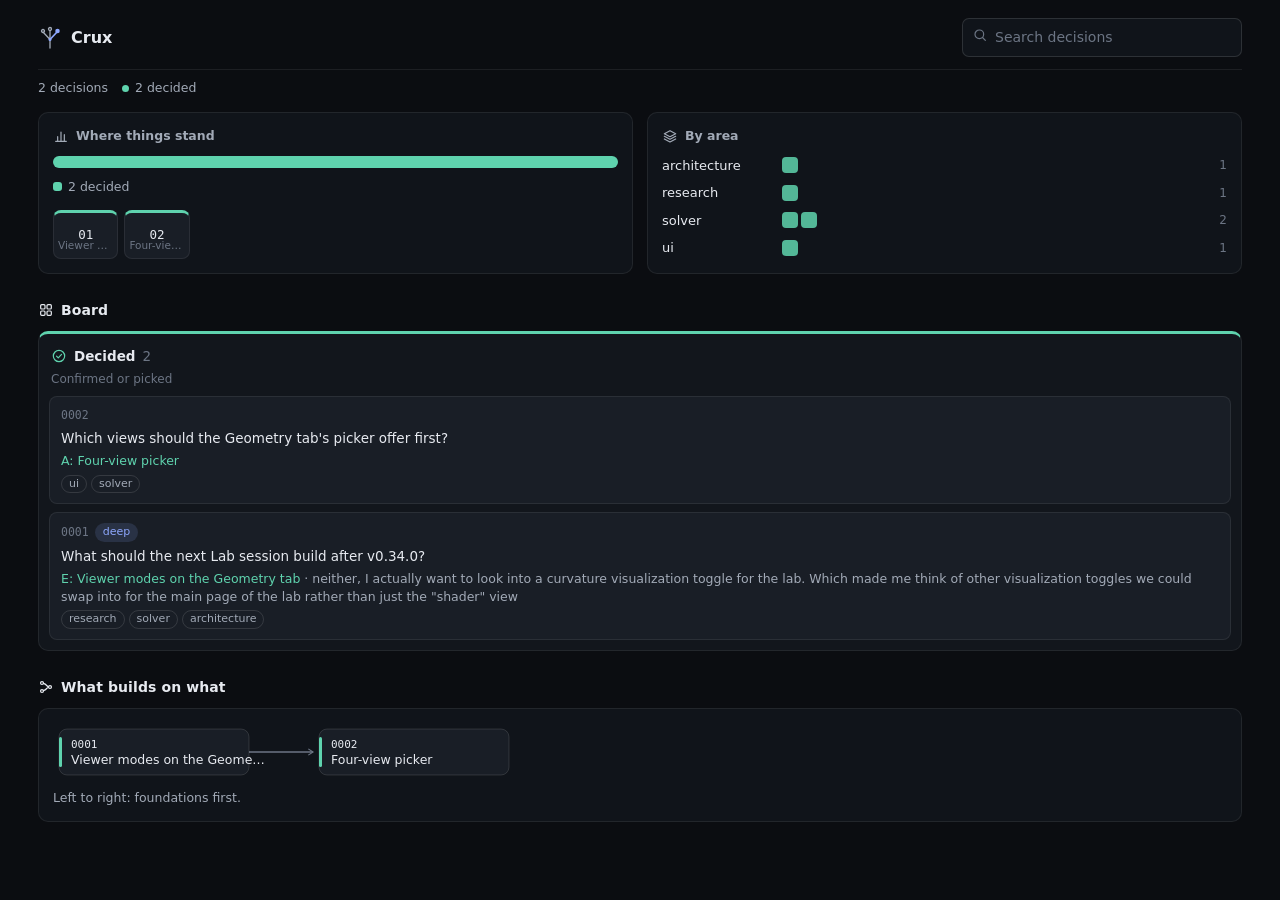
==== .decisions/index.html @ 579aba9d "v0.35.0: Geometry tab views — curvature, overhang, wall thickness, pore size Picker row under the vi" ====
<!doctype html>
<html lang="en">
<head>
<meta charset="utf-8">
<meta name="viewport" content="width=device-width,initial-scale=1">
<link rel="icon" href="data:image/svg+xml,%3Csvg xmlns='http://www.w3.org/2000/svg' viewBox='0 0 48 48'%3E%3Cg fill='none' stroke='%23a2aab7' stroke-width='3' stroke-linecap='round'%3E%3Cpath d='M24 44V27M24 27L10 12M24 27V9'/%3E%3Ccircle cx='10' cy='10' r='3'/%3E%3Ccircle cx='24' cy='6' r='3'/%3E%3C/g%3E%3Cpath d='M24 27L38 12' stroke='%238ea8ff' stroke-width='4' stroke-linecap='round'/%3E%3Ccircle cx='39' cy='10' r='5' fill='%238ea8ff'/%3E%3Ccircle cx='24' cy='27' r='3.5' fill='%238ea8ff'/%3E%3C/svg%3E">
<title>Crux · Decisions</title>
<style>
:root{--bg:#0b0d11;--panel:#10141a;--lane:#12161c;--surface:#191e26;--surface2:#1e242d;--raised:#1b2029;--line:rgba(255,255,255,.075);--line2:rgba(255,255,255,.12);--text:#e7eaf0;--muted:#a2aab7;--faint:#6c7584;--accent:#8ea8ff;--accent-ink:#0d1530;--accent-bg:rgba(142,168,255,.14);--good:#5fd3ae;--good-bg:rgba(95,211,174,.13);--warn:#f3b955;--warn-bg:rgba(243,185,85,.13);--bad:#f2727a;--bad-bg:rgba(242,114,122,.13);--chosen:#5fd3ae;--hist:#8792ad;--radius:10px;--font:"Segoe UI Variable Text","Segoe UI",Inter,system-ui,-apple-system,sans-serif;--mono:"Cascadia Mono",Consolas,ui-monospace,monospace;--good-fill:#5fd3ae;color-scheme:dark}
*{box-sizing:border-box}
html,body{margin:0;background:var(--bg);color:var(--text);font:14px/1.5 var(--font);overflow-wrap:anywhere;-webkit-font-smoothing:antialiased}
main{max-width:1240px;margin:0 auto;padding:18px 18px 48px}
h1{font-size:21px;font-weight:600;margin:4px 0 8px;line-height:1.3}
h2{font-size:14px;font-weight:600;margin:26px 0 10px;color:var(--text);letter-spacing:.1px}
h3{font-size:14.5px;font-weight:600;margin:0}
p{margin:0 0 10px}
a{color:var(--accent)}
.muted{color:var(--muted)}
.row{display:flex;flex-wrap:wrap;gap:8px;align-items:center}
.chip{display:inline-flex;align-items:center;gap:5px;font-size:12px;padding:1px 8px;border-radius:999px;background:transparent;color:var(--muted);border:1px solid var(--line2);white-space:nowrap}
.chip.open{background:var(--accent-bg);color:var(--accent);border-color:transparent}
.chip.decided{background:var(--good-bg);color:var(--good);border-color:transparent}
.chip.found{background:var(--warn-bg);color:var(--warn);border-color:transparent}
.chip.bad{background:var(--bad-bg);color:var(--bad);border-color:transparent}
.chip.superseded,.chip.rejected{text-decoration:line-through}
.icon{width:16px;height:16px;flex:none;stroke:currentColor;fill:none;stroke-width:1.8;stroke-linecap:round;stroke-linejoin:round;vertical-align:-3px}
.card{background:var(--surface);border:1px solid var(--line);border-radius:var(--radius);padding:14px;min-width:0}
.btn{font:inherit;font-size:13.5px;display:inline-flex;align-items:center;gap:7px;padding:6px 12px;border-radius:7px;border:1px solid var(--line2);background:transparent;color:var(--text);cursor:pointer}
.btn:hover{background:rgba(255,255,255,.05);border-color:rgba(255,255,255,.18)}
.btn.primary{background:var(--accent);border-color:transparent;color:var(--accent-ink);font-weight:600}
input,textarea{font:inherit;width:100%;max-width:100%;padding:8px 11px;border-radius:7px;border:1px solid var(--line2);background:var(--panel);color:var(--text)}
input::placeholder,textarea::placeholder{color:var(--faint)}
svg{max-width:100%}

.top{display:flex;flex-wrap:wrap;gap:12px;align-items:center;justify-content:space-between;padding-bottom:12px;border-bottom:1px solid var(--line)}
.brand{display:flex;align-items:center;gap:9px;color:var(--text);font-weight:600;font-size:16px}
.brand .mark{width:24px;height:24px}
.brand .repo{color:var(--muted);font-weight:400}
.search{position:relative;flex:0 1 280px;min-width:180px}
.search .icon{position:absolute;left:10px;top:9px;color:var(--faint)}
.search input{padding-left:32px}
.sub{display:flex;flex-wrap:wrap;gap:6px 14px;align-items:center;padding:9px 0 4px;font-size:12.5px;color:var(--muted)}
.sub .dot{width:7px;height:7px;border-radius:50%;display:inline-block;margin-right:6px}
.glance{display:grid;grid-template-columns:repeat(auto-fit,minmax(min(100%,340px),1fr));gap:14px;margin-top:10px}
.panel{background:var(--panel);border:1px solid var(--line);border-radius:var(--radius);padding:14px;min-width:0}
.ptitle{font-size:12.5px;color:var(--muted);font-weight:600;margin-bottom:10px;display:flex;gap:7px;align-items:center}
.bar{display:flex;height:12px;border-radius:6px;overflow:hidden;background:var(--lane);gap:2px}
.bar span{display:block;height:100%}
.legend{display:flex;flex-wrap:wrap;gap:6px 14px;margin-top:10px;font-size:12.5px;color:var(--muted)}
.legend i{display:inline-block;width:9px;height:9px;border-radius:3px;margin-right:6px;vertical-align:0}
.tiles{display:grid;grid-template-columns:repeat(auto-fill,minmax(64px,1fr));gap:6px}
.tile{display:grid;place-items:center;aspect-ratio:1.35;border-radius:8px;background:var(--surface);border:1px solid var(--line);text-decoration:none;color:var(--text);font-family:var(--mono);font-size:12.5px;position:relative;border-top:3px solid var(--c)}
.tile:hover{background:var(--surface2)}
.tile small{position:absolute;bottom:4px;left:0;right:0;text-align:center;font-family:var(--font);font-size:10.5px;color:var(--faint);overflow:hidden;white-space:nowrap;text-overflow:ellipsis;padding:0 4px}
.areas{display:grid;gap:8px}
.area{display:grid;grid-template-columns:110px 1fr auto;gap:10px;align-items:center;font-size:13px}
.area .pips{display:flex;flex-wrap:wrap;gap:3px}
.area .pips a{width:16px;height:16px;border-radius:4px;background:var(--c);opacity:.85;display:block}
.area .pips a:hover{opacity:1;outline:1px solid var(--text)}
.area .n{color:var(--faint);font-size:12px}
.lanes{display:grid;grid-template-columns:repeat(auto-fit,minmax(min(100%,250px),1fr));gap:12px;align-items:start}
.lane{background:var(--lane);border:1px solid var(--line);border-radius:var(--radius);padding:10px;border-top:3px solid var(--c);min-width:0}
.lhead{display:flex;align-items:center;gap:7px;font-weight:600;font-size:13.5px;padding:2px 2px 10px}
.lhead .icon{color:var(--c)}
.lhead .count{color:var(--faint);font-weight:400}
.lhint{font-size:12px;color:var(--faint);padding:0 2px 8px;margin-top:-6px}
.cards{display:grid;gap:8px}
.dcard{display:grid;gap:5px;background:var(--surface);border:1px solid var(--line);border-radius:8px;padding:10px 11px;text-decoration:none;color:var(--text)}
.dcard:hover{background:var(--surface2);border-color:var(--line2)}
.dcard .t{font-weight:500;font-size:13.5px;line-height:1.35}
.dcard .num{font-family:var(--mono);color:var(--faint);font-size:11.5px}
.dcard .line{font-size:12.5px;color:var(--muted);line-height:1.4}
.dcard .line.warn{color:var(--warn)}
.dcard .line.ok{color:var(--good)}
.dcard .chips{display:flex;flex-wrap:wrap;gap:4px}
.dcard .chip{font-size:11px;padding:0 7px}
.map svg{width:100%;height:auto;display:block}
.map a text{fill:var(--text)}
.map a:hover rect{stroke:var(--text)}
.empty{padding:30px;text-align:center;color:var(--faint)}

.more{all:unset;box-sizing:border-box;cursor:pointer;display:flex;align-items:center;gap:6px;width:100%;margin-top:8px;padding:7px 10px;border-radius:8px;font-size:12.5px;color:var(--muted);border:1px dashed var(--line2)}
.more:hover{color:var(--text);border-color:var(--muted)}
.more .chev{transform:rotate(90deg)}
.more.less .chev{transform:rotate(-90deg)}
.dcard .line{display:-webkit-box;-webkit-line-clamp:3;-webkit-box-orient:vertical;overflow:hidden}
</style>
</head>
<body>
<main>
<div class="top">
  <div class="brand"><svg class="mark" viewBox="0 0 48 48" aria-hidden="true"><g fill="none" stroke="var(--muted)" stroke-width="2.6" stroke-linecap="round" stroke-linejoin="round"><path d="M24 44V27M24 27L10 12M24 27V9"/><circle cx="10" cy="10" r="3"/><circle cx="24" cy="6" r="3"/></g><path d="M24 27L38 12" stroke="var(--accent)" stroke-width="3.4" stroke-linecap="round"/><circle cx="39" cy="10" r="4.5" fill="var(--accent)"/><circle cx="24" cy="27" r="3" fill="var(--accent)"/></svg>Crux <span class="repo" id="repo"></span></div>
  <label class="search"><svg class="icon" viewBox="0 0 24 24"><circle cx="11" cy="11" r="6.5"/><path d="M20 20l-4.2-4.2"/></svg><input id="q" type="search" placeholder="Search decisions" aria-label="Search decisions"></label>
</div>
<div class="sub" id="sub"></div>
<div id="out"></div>
</main>
<script id="data" type="application/json">[{"id":1,"slug":"next-up-after-v0-34","title":"What should the next Lab session build after v0.34.0?","date":"2026-11-02","mode":"quick","deep":true,"lenses":["research","solver","architecture"],"status":"decided","context":"v0.32.0–v0.34.0 (flow in the sweep, Atlas modes, Atlas entry points) merged to main on 2026-10-15. NEXT_STEPS.md names the F13LD.sweep flow port next, then HX-1 inertial pressure drop; scope §17 lists them the other way round. Two older items are still open in the code: buckling and crush voxel prep on the main thread (the 2026-10-08 goal), and a handful of small follow-ups. Nothing has moved in Lab or Sweep since 2026-10-15.","depends_on":[],"conflicts":[],"log_refs":[{"file":"docs/NEXT_STEPS.md","entry":"PICK UP HERE (2026-10-15): (2) Sweep flow port, (3) HX-1"},{"file":"docs/FLUIDS_LBM_SCOPE.md","entry":"§11.7 Reynolds list waits for the user's answer; §17 Next: HX-1, then Sweep port"},{"file":"docs/NEXT_STEPS.md","entry":"§1 (2026-10-08): Buckling and Crush prep onto background workers"}],"options":[{"key":"A","name":"F13LD.sweep flow port","summary":"Copy 14e, 19g and 19h into Sweep's solver/lab/, flow at 32³ in Fast and 64³ otherwise, append flow columns after the existing ones so F13LD.ingest's validator keeps passing. Vault columns in a later pass.","pros":["It is the order Matt set on 2026-10-15 and has been queued since 2026-10-14.","Puts permeability and wall shear into the database that Vault and surrogate work read from, at sweep scale.","14e, 19g and 19h are close to clean copies: 19g needs only WGPU.device (already in Sweep) and 19h's summary code has no UI ties.","Porting the Stokes-only solver now gives Sweep a fixed copy before HX-1 changes 19g."],"cons":["17c's flow job does not copy cleanly: it pulls in the whole worker pool and kernels 13–14 that Sweep lacks. Use the existing no-worker path (buildFlowLinks) or copy 17c and its imports.","Work happens in another repo that is not checked out here; Lab itself gains nothing user-visible.","Once HX-1 lands, 19g changes and Sweep's copy must be re-synced."],"effort":"About 1–2 sessions, mostly in the Sweep repo.","source":"claude","assumptions":["Sweep's single-thread link build is fast enough at 32³ and 64³ (it runs once per design, before a solve of under a second).","F13LD.ingest's validator accepts columns appended after the existing ones."],"risks":["The 17c dependency grows into copying 13, 13b, 13c, 13d and 14 too, widening the byte-copy contract between the repos.","Flow at 32³ in Fast may fall below the grid rule (scope §3.8) on thin-pore designs; the coarse flag must travel with the port."],"estimates":[{"what":"Effort","value":"1–2 sessions","basis":"14e, 19g, 19h copy with small guards; Lab's 62-sweep.js:537-554 is a ready template for the caller"},{"what":"Flow time per design in Sweep","value":"about 0.1–0.4 s solve at 64³ on an RTX, plus link build","basis":"scope §12–13: 64³ about 0.09 s per direction bench, 0.35–0.41 s per design measured by Matt"}]},{"key":"B","name":"HX-1 inertial pressure drop","summary":"Per-axis flow at a list of Reynolds numbers with a mean-velocity force controller, Darcy–Forchheimer fit, Fanning friction factor, unsteady flag, heat-exchanger fluid presets and a long-format CSV (scope §11.2).","pros":["The kernel is already fully nonlinear (quadratic equilibrium, Guo forcing); only the driver, cache key and outputs are new.","A ready pass/fail check now exists: Tupin and Ohta refit Castro's measurements with Forchheimer (k and β for gyroid, P and D), which would close the F12 P-gap question.","Serves the heat-exchanger database user directly and is the gate for HX-2 convective heat transfer.","The Reynolds-list blocker is softer than it looks: Castro's experiments span Re 29–145, inside the scope's default 1–200."],"cons":["Largest of the options: controller, warm start, per-Re cache and results, presets, cards, sweep and long CSV.","Breaks the linear-flow assumptions the cards rely on (fields stored per unit force, wall shear rescaled linearly, cache without fluid), so the Stokes path must be kept separate and unchanged.","64³ is marginal: published TRT runs at Re up to about 200 used about 38 cells per sphere diameter; higher points need 128³ and averaging if unsteady."],"effort":"About 3–4 sessions.","source":"claude","assumptions":["Matt accepts the scope defaults (1, 10, 50, 100, 200) without the user's operating range, editable later.","The Stokes path stays byte-identical, so cards, sweep and the Sweep port are unaffected."],"risks":["Compressibility error at higher Re (Mach) and τ near ½ make the top Re points noisy at 64³; results need a resolution flag.","Unsteady onset (Re about 110–250 in periodic packs) forces long time-averaged runs at 128³, tens of seconds per point."],"estimates":[{"what":"Effort","value":"3–4 sessions","basis":"earlier fluids phases took about one session each; no kernel rewrite, but four layers (driver, results, UI and CSV, validation)"},{"what":"Run time per design","value":"about 5 Re × 3 axes = 15 solves; seconds at 64³, 10–60 s per unsteady point at 128³","basis":"64³ bench 0.09 s per direction from rest; 128³ 2.9 s per 5,000 steps; unsteady averaging about 10⁵ steps (extrapolated)"}]},{"key":"C","name":"Buckling and crush prep off the main thread","summary":"The 2026-10-08 goal: crush upload async on the 17c pool (0/1 cube), buckling voxelized once and sent to the axis workers, predict probe timed and moved if slow. Bit-identical checks in validate-prep.js.","pros":["Smallest self-contained piece, entirely in Lab; the pattern and pieces already exist (labPrepElasticParallel, _TV_PREP_CACHE, 16b's fallback).","Removes the last page freeze; buckling stops voxelizing once per axis worker.","Easy to verify: bit-identical grids, buckling factors unchanged."],"cons":["Both features are off by default, so few runs hit the freeze today.","Moves no research question forward and does not touch the fluids track Matt has been driving."],"effort":"About 1 session.","source":"claude","assumptions":["Prep, not the solve, is the bulk of the freeze (to profile first, as §1 asks)."],"risks":["16g's upload has five call sites; making it async can reorder state in the crush run loop."],"estimates":[{"what":"Effort","value":"about 1 session","basis":"same pattern v0.24.0 used for elastic, with the checks already written"}]},{"key":"D","name":"Small follow-ups pass","summary":"Validators runnable from the repo root, the phone-width header overflow, and Lab → Vault push matching on vault_id (Phase 4 of the round-trip scope).","pros":["Clears known debt; every validator running from the root makes later sessions' checks cheaper.","Each item is low risk and independently reversible."],"cons":["The Vault push is not small: no push code exists yet, so it is really its own phase.","Little user-visible value apart from the phone header."],"effort":"Under 1 session without the Vault push; 1–2 with it.","source":"claude","assumptions":["The Vault push is scoped out or done as a separate phase."],"risks":["Scope creep into the round trip, which needs Ingest and Vault changes too."],"estimates":[{"what":"Effort","value":"half a session for validators and header","basis":"two require-path fixes and one CSS breakpoint"}]},{"key":"E","name":"Viewer modes on the Geometry tab","summary":"Look into a curvature view, and other views to swap to on the main page beyond the shaded one.","pros":[],"cons":[],"source":"human"}],"criteria":[{"name":"Value of the result","scores":{"A":3,"B":3,"C":2,"D":1},"note":"A fills the comparison database; B answers the Castro gap and serves the HX user"},{"name":"Time to first result","scores":{"A":3,"B":1,"C":3,"D":3}},{"name":"Risk to existing results","scores":{"A":3,"B":2,"C":2,"D":3},"note":"B must keep the Stokes path identical; C touches five crush call sites"},{"name":"Readiness (nothing blocking)","scores":{"A":2,"B":2,"C":3,"D":3},"note":"A: 17c copy question and a repo not checked out here; B: Reynolds list waits on the user"},{"name":"Fits Matt's stated order","scores":{"A":3,"B":2,"C":1,"D":1}}],"evidence":[{"claim":"Sweep's solver/lab/ has no flow files (14e, 17c, 19g, 19h absent) and no commits since 2026-10-14, so the port has not started.","options":["A"],"source":"GitHub API, mshomper/f13ld.sweep contents and commits","url":"https://github.com/mshomper/f13ld.sweep"},{"claim":"17c's flow job depends on the whole worker pool and kernels Sweep lacks; 14e, 19g and 19h copy with small guards, and a no-worker path already exists.","options":["A"],"judgment":true},{"claim":"Lab's flow kernel is D3Q19 TRT with Guo forcing and a full quadratic equilibrium; it runs in the Stokes limit only because the force is tiny (g = 1e-5·(64/N)²).","options":["B"],"judgment":true},{"claim":"Castro's measurements span Re 29–145; a Forchheimer refit gives k and β for D (8.68e-8 m², 5390 /m), gyroid (2.40e-7 m², 3044 /m) and P (1.31e-7 m², 4035 /m), and Darcy underestimated k by 36–85 %.","options":["B"],"source":"Tupin & Ohta, comment on Castro et al. 2019 (Materials)","url":"https://pmc.ncbi.nlm.nih.gov/articles/PMC7321472"},{"claim":"TRT with CLI walls on a periodic sphere pack: departs from Darcy at Re_p about 20, unsteady at about 180, and used about 38 cells per diameter with Λ = 3/16 up to Re_p about 200.","options":["B"],"source":"Fattahi et al., Pore-scale lattice Boltzmann simulation of laminar and turbulent flow through a sphere pack (arXiv 1508.02960)","url":"https://arxiv.org/abs/1508.02960"},{"claim":"TPMS lattices leave the Darcy regime early: Re about 4 for Primitive, about 20 for Diamond.","options":["B"],"source":"Rathore et al., Flow Characterization in TPMS based Porous Geometries: Part 1 (arXiv 2205.03591)","url":"https://arxiv.org/abs/2205.03591"},{"claim":"Buckling and crush prep are still synchronous (16g upload, per-worker voxelization in 16h and 16c); labPrepElasticParallel and _TV_PREP_CACHE exist to reuse.","options":["C"],"judgment":true}],"recommended":"A","recommendation":"Port first, as Matt ordered: it is one to two sessions, it lands flow in the comparison database before HX-1 changes 19g, and its one snag (17c) has a ready workaround. Then HX-1, which now has a real validation target in the Tupin and Ohta refit of Castro.","confidence":"lean","change_mind":"If the heat-exchanger user is waiting, or Matt wants the Castro P-gap closed before more data goes to Vault, B goes first: the kernel is ready and the Tupin and Ohta β values make it testable now.","chosen":"E","reason":"neither, I actually want to look into a curvature visualization toggle for the lab. Which made me think of other visualization toggles we could swap into for the main page of the lab rather than just the \"shader\" view","decided_on":"2026-11-06","superseded_by":null,"challenge":null,"settles":[],"_file":"0001-next-up-after-v0-34.html"},{"id":2,"slug":"geometry-view-picker-scope","title":"Which views should the Geometry tab's picker offer first?","date":"2026-11-06","mode":"quick","lenses":["ui","solver"],"status":"decided","context":"The Geometry tab only shows the shaded view. A scratch test showed curvature can be read from the viewer's stored field to 1–2 % at 48³ with a two-voxel sampling step, so geometry readouts need no solver or re-bake.","depends_on":[1],"conflicts":[],"options":[{"key":"A","name":"Four-view picker","summary":"Shaded plus Curvature, Overhang, Wall thickness and Pore size, sharing one colour bar and control row. About 1–2 sessions.","pros":["All four concern printability and pore geometry and are built the same way."],"cons":["Thickness and pore size add a shader loop, which needs a compile check on Windows."],"source":"claude"},{"key":"B","name":"Curvature only","summary":"The smallest version, under a session.","pros":["Quickest answer to a curvature question."],"cons":["The picker work gets revisited as soon as a second view arrives."],"source":"claude"},{"key":"C","name":"All seven views","summary":"Also Surface direction, X-ray and Networks. About 3–4 sessions.","pros":["Most complete."],"cons":["X-ray and Networks each need their own mechanism."],"source":"claude"}],"recommended":"A","recommendation":"All four share one purpose and one mechanism.","confidence":"lean","chosen":"A","reason":"","decided_on":"2026-11-06","superseded_by":null,"challenge":null,"settles":[{"key":"curvature sign","value":"positive = convex solid, outward normal out of the solid"}],"_file":"0002-geometry-view-picker-scope.html"}]</script>
<script>
const ALL = JSON.parse(document.getElementById('data').textContent);
const esc = s => String(s ?? '').replace(/[&<>"]/g, c => ({'&':'&amp;','<':'&lt;','>':'&gt;','"':'&quot;'}[c]));
const pad = n => String(n).padStart(4,'0');
const ic = d => `<svg class="icon" viewBox="0 0 24 24">${d}</svg>`;
const I = {
  flag: ic('<path d="M6 21V4M6 4h11l-2 4 2 4H6"/>'),
  alert: ic('<path d="M12 4l9 16H3z"/><path d="M12 10v4M12 17.5v.01"/>'),
  eye: ic('<path d="M2.5 12S6 5.5 12 5.5 21.5 12 21.5 12 18 18.5 12 18.5 2.5 12 2.5 12z"/><circle cx="12" cy="12" r="2.8"/>'),
  split: ic('<path d="M12 21v-7M12 14L6 6M12 14l6-8M6 6V3M18 6V3"/>'),
  check: ic('<circle cx="12" cy="12" r="8.5"/><path d="M8.3 12.2l2.6 2.6 4.9-5.2"/>'),
  archive: ic('<rect x="3.5" y="4.5" width="17" height="4" rx="1"/><path d="M5 8.5V19a1 1 0 0 0 1 1h12a1 1 0 0 0 1-1V8.5M10 12.5h4"/>'),
  grid: ic('<rect x="4" y="4" width="6.5" height="6.5" rx="1.5"/><rect x="13.5" y="4" width="6.5" height="6.5" rx="1.5"/><rect x="4" y="13.5" width="6.5" height="6.5" rx="1.5"/><rect x="13.5" y="13.5" width="6.5" height="6.5" rx="1.5"/>'),
  layers: ic('<path d="M12 4l8.5 4.5L12 13 3.5 8.5z"/><path d="M3.5 12.5L12 17l8.5-4.5M3.5 16.5L12 21l8.5-4.5"/>'),
  tree: ic('<circle cx="6" cy="6" r="2.2"/><circle cx="6" cy="18" r="2.2"/><circle cx="18" cy="12" r="2.2"/><path d="M8.2 6.6C13 8 13 11 15.8 11.6M8.2 17.4C13 16 13 13 15.8 12.4"/>'),
  clock: ic('<circle cx="12" cy="12" r="8.5"/><path d="M12 7.5V12l3 2"/>'),
  bars: ic('<path d="M4 20h16M7 20v-7M12 20V6M17 20v-10"/>')
};
// One state per decision drives every colour on the page.
const STATES = [
  { k:'openitem', name:'Open item', hint:'Flagged for review in the repo’s own log', c:'var(--bad)', icon:I.flag, test:d => d.open_item && (d.status==='found'||d.status==='open') },
  { k:'strained', name:'Strained', hint:'Deliberate, but now causing cost or risk', c:'var(--warn)', icon:I.alert, test:d => d.holding_up==='strained' && d.status!=='superseded' && d.status!=='rejected' },
  { k:'open', name:'Needs your call', hint:'Open decisions waiting for a pick', c:'var(--accent)', icon:I.split, test:d => d.status==='open' || (d.status==='parked' && due(d)) },
  { k:'review', name:'Needs review', hint:'Found in the code, waiting to be confirmed', c:'#b49cff', icon:I.eye, test:d => d.status==='found' },
  { k:'parked', name:'Parked', hint:'Set aside until a date or a trigger', c:'#7f8aa3', icon:I.clock, test:d => d.status==='parked' },
  { k:'decided', name:'Decided', hint:'Confirmed or picked', c:'var(--good)', icon:I.check, test:d => d.status==='decided' },
  { k:'history', name:'History', hint:'Superseded or rejected', c:'var(--hist)', icon:I.archive, test:d => d.status==='superseded' || d.status==='rejected' }
];
const today = new Date().toISOString().slice(0,10);
function due(d){ return !!(d.revisit && d.revisit.date && d.revisit.date <= today); }
const stateOf = d => STATES.find(s => s.test(d)) || STATES[3];
ALL.forEach(d => d._s = stateOf(d));
const repoName = (location.pathname.split('/').slice(-3,-2)[0] || '');
document.getElementById('repo').textContent = repoName ? '· ' + decodeURIComponent(repoName) : '';

function sub(){
  const counts = STATES.map(s => [s, ALL.filter(d => d._s===s).length]).filter(([,n]) => n);
  document.getElementById('sub').innerHTML = `<span>${ALL.length} decision${ALL.length===1?'':'s'}</span>` + counts.map(([s,n]) => `<span><span class="dot" style="background:${s.c}"></span>${n} ${s.name.toLowerCase()}</span>`).join('');
}

function glance(list){
  const total = list.length || 1;
  const counts = STATES.map(s => [s, list.filter(d => d._s===s).length]).filter(([,n]) => n);
  const bar = `<div class="bar">${counts.map(([s,n]) => `<span style="width:${n/total*100}%;background:${s.c}" title="${n} ${esc(s.name)}"></span>`).join('')}</div>
    <div class="legend">${counts.map(([s,n]) => `<span><i style="background:${s.c}"></i>${n} ${esc(s.name.toLowerCase())}</span>`).join('')}</div>`;
  const tiles = `<div class="tiles">${[...list].sort((a,b)=>a.id-b.id).map(d => `<a class="tile" style="--c:${d._s.c}" href="${esc(d._file)}" title="${pad(d.id)} ${esc(d.title)} · ${esc(d._s.name)}">${pad(d.id).replace(/^0+(?=\d{2})/,'')}<small>${esc(shortTitle(d))}</small></a>`).join('')}</div>`;
  const lenses = [...new Set(list.flatMap(d => d.lenses||[]))].sort();
  const areas = `<div class="areas">${lenses.map(l => { const ds = list.filter(d => (d.lenses||[]).includes(l)).sort((a,b)=>STATES.indexOf(a._s)-STATES.indexOf(b._s)); return `<div class="area"><span>${esc(l)}</span><span class="pips">${ds.map(d => `<a style="--c:${d._s.c}" href="${esc(d._file)}" title="${pad(d.id)} ${esc(d.title)}"></a>`).join('')}</span><span class="n">${ds.length}</span></div>`; }).join('')}</div>`;
  return `<div class="glance">
    <div class="panel"><div class="ptitle">${I.bars}Where things stand</div>${bar}<div style="margin-top:14px">${tiles}</div></div>
    <div class="panel"><div class="ptitle">${I.layers}By area</div>${areas || '<div class="muted">No areas tagged</div>'}</div>
  </div>`;
}
function shortTitle(d){
  const o = (d.options||[]).find(x => x.key === (d.chosen || d.recommended));
  return (o ? o.name : d.title).split(/[;,:(]/)[0];
}

function card(d){
  const o = (d.options||[]).find(x => x.key === d.chosen);
  let line = '';
  if (d.holding_up==='strained' && d.strain) line = `<div class="line warn">${esc(d.strain)}</div>`;
  else if (d.status==='decided' && o) line = `<div class="line ok">${esc(d.chosen)}: ${esc(o.name)}${d.reason?` <span class="muted">· ${esc(d.reason)}</span>`:''}</div>`;
  else if (d.status==='superseded') line = `<div class="line">Replaced by ${pad(d.superseded_by)}</div>`;
  else if (d.status==='parked') { const rv = d.revisit||{}; line = `<div class="line${due(d)?' warn':''}">${due(d)?'Revisit due':'Back'} ${rv.date?esc(rv.date):''}${rv.date&&rv.trigger?' or ':''}${rv.trigger?esc(rv.trigger):''}</div>`; }
  else if (d.status==='rejected') line = `<div class="line">Dropped${d.reason?`: ${esc(d.reason)}`:''}</div>`;
  else { const r = (d.options||[]).find(x => x.key === d.recommended); if (r) line = `<div class="line">${d.status==='found'?'In the code':'Leaning'}: ${esc(r.name)}</div>`; }
  return `<a class="dcard" href="${esc(d._file)}"><div class="row" style="gap:6px"><span class="num">${pad(d.id)}</span>${d.open_item?`<span class="chip bad">open item</span>`:''}${d.status==='parked'&&due(d)?'<span class="chip found">revisit due</span>':''}${d.deep?'<span class="chip open">deep</span>':''}</div><div class="t">${esc(d.title)}</div>${line}<div class="chips">${(d.lenses||[]).map(l=>`<span class="chip">${esc(l)}</span>`).join('')}</div></a>`;
}

const store = {
  get(k){ try { return JSON.parse(localStorage.getItem(k) || 'null'); } catch(e){ return null; } },
  set(k,v){ try { localStorage.setItem(k, JSON.stringify(v)); } catch(e){} }
};
const CHEV = '<svg class="icon chev" viewBox="0 0 24 24"><path d="M9 6l6 6-6 6"/></svg>';
const laneKey = 'crux.repo.' + (repoName || 'repo') + '.openLanes';
let openLanes = new Set(store.get(laneKey) || []);
const CAP = { decided: 3, history: 3 };
function lanes(list, searching){
  const ls = STATES.map(s => [s, list.filter(d => d._s===s).sort((a,b)=>b.id-a.id)]).filter(([,ds]) => ds.length);
  return `<div class="lanes">${ls.map(([s,ds]) => {
    const cap = CAP[s.k] || 5;
    const all = searching || openLanes.has(s.k);
    const shown = all ? ds : ds.slice(0, cap);
    const more = ds.length - shown.length;
    return `<section class="lane" style="--c:${s.c}"><div class="lhead">${s.icon}${esc(s.name)} <span class="count">${ds.length}</span></div><div class="lhint">${esc(s.hint)}</div><div class="cards">${shown.map(card).join('')}</div>${more>0?`<button class="more" data-lane="${s.k}">${CHEV}Show ${more} more</button>`:(!searching && ds.length > cap ? `<button class="more less" data-lane="${s.k}">${CHEV}Show fewer</button>` : '')}</section>`;
  }).join('')}</div>`;
}
document.getElementById('out').addEventListener('click', e => {
  const lb = e.target.closest('[data-lane]');
  if (lb){ const k = lb.dataset.lane; openLanes.has(k) ? openLanes.delete(k) : openLanes.add(k); store.set(laneKey, [...openLanes]); render(); }
});

function depMap(all){
  let list = all;
  const ids = new Set(all.map(d => d.id));
  const byId = new Map(all.map(d => [d.id, d]));
  const deps = d => (d.depends_on||[]).filter(n => ids.has(n));
  const linked = new Set(list.flatMap(d => deps(d).length ? [d.id, ...deps(d)] : []));
  if (!linked.size) return '';
  const loose = list.filter(d => !linked.has(d.id)).length;
  list = list.filter(d => linked.has(d.id));
  const depth = new Map();
  const dep = (d, seen = new Set()) => { if (depth.has(d.id)) return depth.get(d.id); if (seen.has(d.id)) return 0; seen.add(d.id); const v = deps(d).length ? 1 + Math.max(...deps(d).map(n => dep(byId.get(n), seen))) : 0; depth.set(d.id, v); return v; };
  list.forEach(d => dep(d));
  const cols = Math.max(...depth.values()) + 1;
  const colItems = [];
  const rowOf = new Map();
  for (let c = 0; c < cols; c++) {
    const items = list.filter(d => depth.get(d.id) === c);
    const key = d => { const ps = deps(d).map(n => rowOf.get(n)).filter(v => v != null); return ps.length ? ps.reduce((a,b)=>a+b,0)/ps.length : d.id/1000; };
    items.sort((a,b) => key(a) - key(b) || a.id - b.id);
    items.forEach((d, i) => rowOf.set(d.id, i));
    colItems.push(items);
  }
  const W = 190, H = 46, GX = 70, GY = 14, PAD = 6;
  const rows = Math.max(...colItems.map(c => c.length));
  const pos = new Map();
  colItems.forEach((c, ci) => c.forEach((d, ri) => pos.set(d.id, { x: PAD + ci*(W+GX), y: PAD + ri*(H+GY) })));
  const vw = PAD*2 + cols*W + (cols-1)*GX, vh = PAD*2 + rows*H + (rows-1)*GY;
  let edges = '', nodes = '';
  for (const d of list) for (const n of deps(d)) {
    const a = pos.get(n), b = pos.get(d.id);
    const x1 = a.x+W, y1 = a.y+H/2, x2 = b.x, y2 = b.y+H/2;
    let path;
    if (b.x - a.x <= W + GX) { const mx = (x1+x2)/2; path = `M${x1} ${y1}C${mx} ${y1} ${mx} ${y2} ${x2-6} ${y2}`; }
    else {
      // Long edge: drop into the gap between rows so it never runs behind a box.
      const yg = b.y > PAD ? b.y - GY/2 : b.y + H + GY/2;
      const g1 = x1 + GX/2, g2 = x2 - GX/2;
      path = `M${x1} ${y1}C${g1} ${y1} ${x1} ${yg} ${g1} ${yg}L${g2} ${yg}C${x2} ${yg} ${g2} ${y2} ${x2-6} ${y2}`;
    }
    edges += `<path d="${path}" fill="none" stroke="var(--faint)" stroke-width="1.3" marker-end="url(#ah)"/>`;
  }
  for (const d of list) { const p = pos.get(d.id); const t = shortTitle(d); nodes += `<a href="${esc(d._file)}"><title>${pad(d.id)} ${esc(d.title)}</title><rect x="${p.x}" y="${p.y}" width="${W}" height="${H}" rx="8" fill="var(--surface)" stroke="var(--line2)"/><rect x="${p.x}" y="${p.y+8}" width="3" height="${H-16}" rx="1.5" fill="${d._s.c}"/><text x="${p.x+12}" y="${p.y+19}" font-size="11" font-family="var(--mono)" fill="var(--faint)">${pad(d.id)}</text><text x="${p.x+12}" y="${p.y+35}" font-size="12.5">${esc(t.length > 26 ? t.slice(0,25)+'…' : t)}</text></a>`; }
  return `<h2 class="row" style="gap:7px">${I.tree}What builds on what</h2><div class="panel map"><svg viewBox="0 0 ${vw} ${vh}" style="max-width:${vw}px" role="img" aria-label="Dependency map of decisions"><defs><marker id="ah" viewBox="0 0 10 10" refX="8" refY="5" markerWidth="6" markerHeight="6" orient="auto"><path d="M2 1L8 5L2 9" fill="none" stroke="var(--faint)" stroke-width="1.5"/></marker></defs>${edges}${nodes}</svg><div class="legend" style="margin-top:8px">Left to right: foundations first. ${loose ? `${loose} decision${loose===1?' stands':'s stand'} on ${loose===1?'its':'their'} own and ${loose===1?'is':'are'} not shown here.` : ''}</div></div>`;
}

function render(){
  const q = document.getElementById('q').value.trim().toLowerCase();
  const list = ALL.filter(d => !q || JSON.stringify([d.title,d.context,d.reason,d.strain,(d.lenses||[]),(d.options||[]).map(o=>o.name+' '+o.summary)]).toLowerCase().includes(q));
  if (!list.length){ document.getElementById('out').innerHTML = `<div class="empty">${ALL.length ? 'No matches' : 'No decisions yet'}</div>`; return; }
  document.getElementById('out').innerHTML = glance(list) + `<h2 class="row" style="gap:7px">${I.grid}Board</h2>` + lanes(list, !!q) + depMap(list);
}
sub();
document.getElementById('q').addEventListener('input', render);
render();
</script>
</body>
</html>
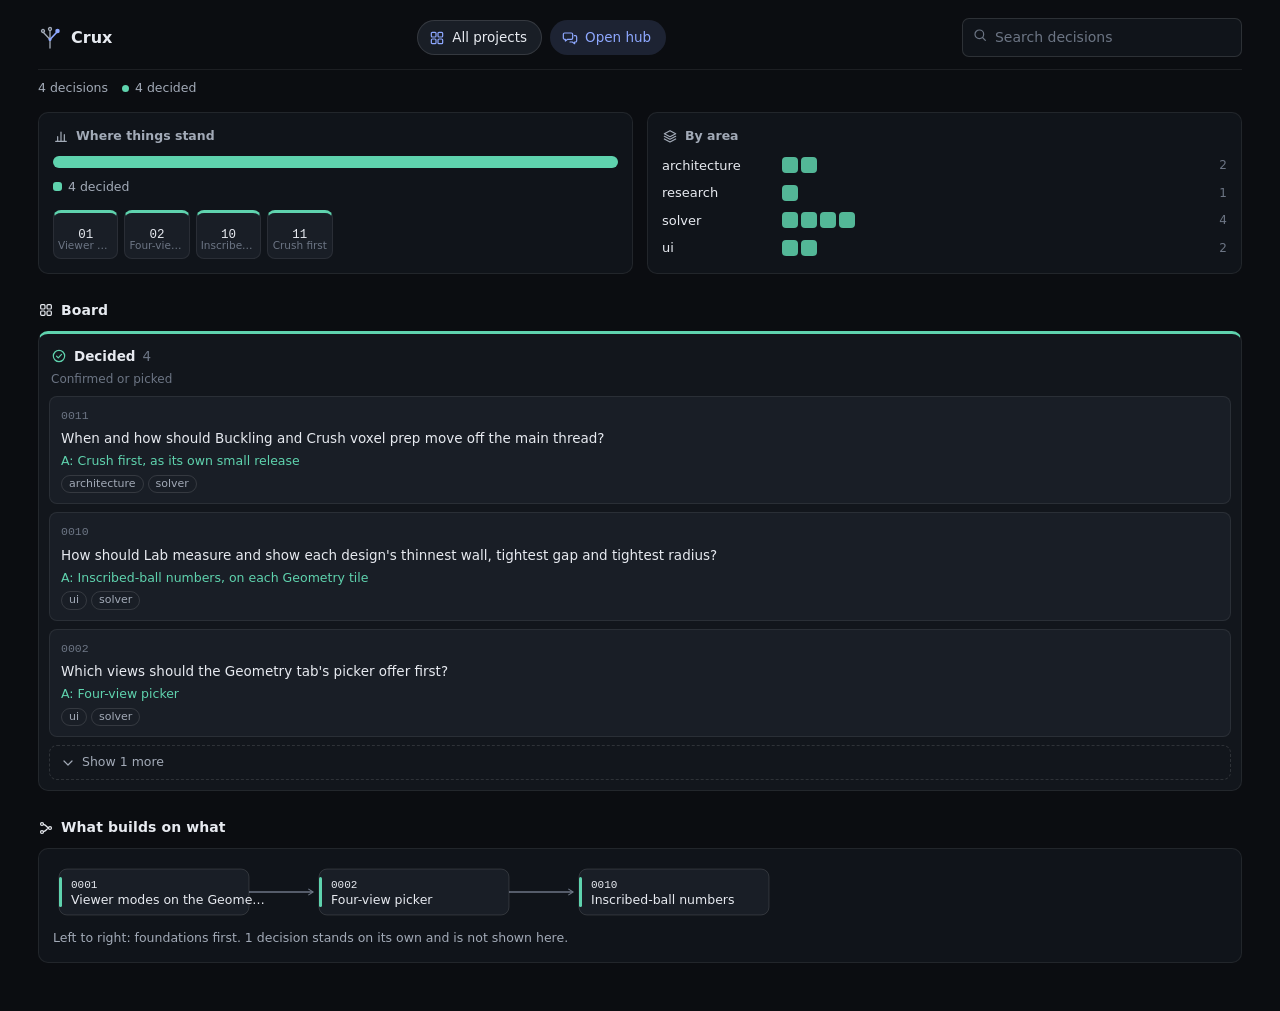
==== commit cc678669: "Decisions 0010 (per-design geometry numbers: inscribed-ball, on each tile) and 0011 (Crush prep on w" ====
--- a/.decisions/index.html
+++ b/.decisions/index.html
@@ -84,18 +84,20 @@
 .more .chev{transform:rotate(90deg)}
 .more.less .chev{transform:rotate(-90deg)}
 .dcard .line{display:-webkit-box;-webkit-line-clamp:3;-webkit-box-orient:vertical;overflow:hidden}
+.hub-nav{display:flex;gap:8px;align-items:center}.hub-nav a{display:inline-flex;align-items:center;gap:7px;padding:6px 14px 6px 11px;border-radius:999px;border:1px solid var(--line2);background:var(--surface);color:var(--text);font-size:13.5px;font-weight:500;text-decoration:none;transition:border-color .15s,background .15s,color .15s}.hub-nav a[hidden]{display:none}.hub-nav a svg{width:16px;height:16px;fill:none;stroke:var(--accent);stroke-width:1.8;stroke-linecap:round;stroke-linejoin:round}.hub-nav a:hover{border-color:var(--accent);background:var(--accent-bg);color:var(--accent)}.hub-nav a.hub{background:var(--accent-bg);border-color:transparent;color:var(--accent)}.hub-nav a.hub:hover{border-color:var(--accent)}
 </style>
 </head>
 <body>
 <main>
 <div class="top">
   <div class="brand"><svg class="mark" viewBox="0 0 48 48" aria-hidden="true"><g fill="none" stroke="var(--muted)" stroke-width="2.6" stroke-linecap="round" stroke-linejoin="round"><path d="M24 44V27M24 27L10 12M24 27V9"/><circle cx="10" cy="10" r="3"/><circle cx="24" cy="6" r="3"/></g><path d="M24 27L38 12" stroke="var(--accent)" stroke-width="3.4" stroke-linecap="round"/><circle cx="39" cy="10" r="4.5" fill="var(--accent)"/><circle cx="24" cy="27" r="3" fill="var(--accent)"/></svg>Crux <span class="repo" id="repo"></span></div>
+  <nav class="hub-nav"><a id="all-link" hidden href="/all" title="Every project's decisions"><svg viewBox="0 0 24 24" aria-hidden="true"><rect x="3.5" y="3.5" width="7" height="7" rx="1.5"/><rect x="13.5" y="3.5" width="7" height="7" rx="1.5"/><rect x="3.5" y="13.5" width="7" height="7" rx="1.5"/><rect x="13.5" y="13.5" width="7" height="7" rx="1.5"/></svg>All projects</a><a id="hub-link" class="hub" hidden href="http://localhost:4747/" title="Back to the Crux hub"><svg viewBox="0 0 24 24" aria-hidden="true"><path d="M4 4.5h10a2 2 0 0 1 2 2v5.5a2 2 0 0 1-2 2H8.5L5 16.5V14H4a2 2 0 0 1-2-2V6.5a2 2 0 0 1 2-2z"/><path d="M18.5 8.5H20a2 2 0 0 1 2 2V16a2 2 0 0 1-2 2h-1v2.5L15.5 18H12"/></svg>Open hub</a></nav>
   <label class="search"><svg class="icon" viewBox="0 0 24 24"><circle cx="11" cy="11" r="6.5"/><path d="M20 20l-4.2-4.2"/></svg><input id="q" type="search" placeholder="Search decisions" aria-label="Search decisions"></label>
 </div>
 <div class="sub" id="sub"></div>
 <div id="out"></div>
 </main>
-<script id="data" type="application/json">[{"id":1,"slug":"next-up-after-v0-34","title":"What should the next Lab session build after v0.34.0?","date":"2026-11-02","mode":"quick","deep":true,"lenses":["research","solver","architecture"],"status":"decided","context":"v0.32.0–v0.34.0 (flow in the sweep, Atlas modes, Atlas entry points) merged to main on 2026-10-15. NEXT_STEPS.md names the F13LD.sweep flow port next, then HX-1 inertial pressure drop; scope §17 lists them the other way round. Two older items are still open in the code: buckling and crush voxel prep on the main thread (the 2026-10-08 goal), and a handful of small follow-ups. Nothing has moved in Lab or Sweep since 2026-10-15.","depends_on":[],"conflicts":[],"log_refs":[{"file":"docs/NEXT_STEPS.md","entry":"PICK UP HERE (2026-10-15): (2) Sweep flow port, (3) HX-1"},{"file":"docs/FLUIDS_LBM_SCOPE.md","entry":"§11.7 Reynolds list waits for the user's answer; §17 Next: HX-1, then Sweep port"},{"file":"docs/NEXT_STEPS.md","entry":"§1 (2026-10-08): Buckling and Crush prep onto background workers"}],"options":[{"key":"A","name":"F13LD.sweep flow port","summary":"Copy 14e, 19g and 19h into Sweep's solver/lab/, flow at 32³ in Fast and 64³ otherwise, append flow columns after the existing ones so F13LD.ingest's validator keeps passing. Vault columns in a later pass.","pros":["It is the order Matt set on 2026-10-15 and has been queued since 2026-10-14.","Puts permeability and wall shear into the database that Vault and surrogate work read from, at sweep scale.","14e, 19g and 19h are close to clean copies: 19g needs only WGPU.device (already in Sweep) and 19h's summary code has no UI ties.","Porting the Stokes-only solver now gives Sweep a fixed copy before HX-1 changes 19g."],"cons":["17c's flow job does not copy cleanly: it pulls in the whole worker pool and kernels 13–14 that Sweep lacks. Use the existing no-worker path (buildFlowLinks) or copy 17c and its imports.","Work happens in another repo that is not checked out here; Lab itself gains nothing user-visible.","Once HX-1 lands, 19g changes and Sweep's copy must be re-synced."],"effort":"About 1–2 sessions, mostly in the Sweep repo.","source":"claude","assumptions":["Sweep's single-thread link build is fast enough at 32³ and 64³ (it runs once per design, before a solve of under a second).","F13LD.ingest's validator accepts columns appended after the existing ones."],"risks":["The 17c dependency grows into copying 13, 13b, 13c, 13d and 14 too, widening the byte-copy contract between the repos.","Flow at 32³ in Fast may fall below the grid rule (scope §3.8) on thin-pore designs; the coarse flag must travel with the port."],"estimates":[{"what":"Effort","value":"1–2 sessions","basis":"14e, 19g, 19h copy with small guards; Lab's 62-sweep.js:537-554 is a ready template for the caller"},{"what":"Flow time per design in Sweep","value":"about 0.1–0.4 s solve at 64³ on an RTX, plus link build","basis":"scope §12–13: 64³ about 0.09 s per direction bench, 0.35–0.41 s per design measured by Matt"}]},{"key":"B","name":"HX-1 inertial pressure drop","summary":"Per-axis flow at a list of Reynolds numbers with a mean-velocity force controller, Darcy–Forchheimer fit, Fanning friction factor, unsteady flag, heat-exchanger fluid presets and a long-format CSV (scope §11.2).","pros":["The kernel is already fully nonlinear (quadratic equilibrium, Guo forcing); only the driver, cache key and outputs are new.","A ready pass/fail check now exists: Tupin and Ohta refit Castro's measurements with Forchheimer (k and β for gyroid, P and D), which would close the F12 P-gap question.","Serves the heat-exchanger database user directly and is the gate for HX-2 convective heat transfer.","The Reynolds-list blocker is softer than it looks: Castro's experiments span Re 29–145, inside the scope's default 1–200."],"cons":["Largest of the options: controller, warm start, per-Re cache and results, presets, cards, sweep and long CSV.","Breaks the linear-flow assumptions the cards rely on (fields stored per unit force, wall shear rescaled linearly, cache without fluid), so the Stokes path must be kept separate and unchanged.","64³ is marginal: published TRT runs at Re up to about 200 used about 38 cells per sphere diameter; higher points need 128³ and averaging if unsteady."],"effort":"About 3–4 sessions.","source":"claude","assumptions":["Matt accepts the scope defaults (1, 10, 50, 100, 200) without the user's operating range, editable later.","The Stokes path stays byte-identical, so cards, sweep and the Sweep port are unaffected."],"risks":["Compressibility error at higher Re (Mach) and τ near ½ make the top Re points noisy at 64³; results need a resolution flag.","Unsteady onset (Re about 110–250 in periodic packs) forces long time-averaged runs at 128³, tens of seconds per point."],"estimates":[{"what":"Effort","value":"3–4 sessions","basis":"earlier fluids phases took about one session each; no kernel rewrite, but four layers (driver, results, UI and CSV, validation)"},{"what":"Run time per design","value":"about 5 Re × 3 axes = 15 solves; seconds at 64³, 10–60 s per unsteady point at 128³","basis":"64³ bench 0.09 s per direction from rest; 128³ 2.9 s per 5,000 steps; unsteady averaging about 10⁵ steps (extrapolated)"}]},{"key":"C","name":"Buckling and crush prep off the main thread","summary":"The 2026-10-08 goal: crush upload async on the 17c pool (0/1 cube), buckling voxelized once and sent to the axis workers, predict probe timed and moved if slow. Bit-identical checks in validate-prep.js.","pros":["Smallest self-contained piece, entirely in Lab; the pattern and pieces already exist (labPrepElasticParallel, _TV_PREP_CACHE, 16b's fallback).","Removes the last page freeze; buckling stops voxelizing once per axis worker.","Easy to verify: bit-identical grids, buckling factors unchanged."],"cons":["Both features are off by default, so few runs hit the freeze today.","Moves no research question forward and does not touch the fluids track Matt has been driving."],"effort":"About 1 session.","source":"claude","assumptions":["Prep, not the solve, is the bulk of the freeze (to profile first, as §1 asks)."],"risks":["16g's upload has five call sites; making it async can reorder state in the crush run loop."],"estimates":[{"what":"Effort","value":"about 1 session","basis":"same pattern v0.24.0 used for elastic, with the checks already written"}]},{"key":"D","name":"Small follow-ups pass","summary":"Validators runnable from the repo root, the phone-width header overflow, and Lab → Vault push matching on vault_id (Phase 4 of the round-trip scope).","pros":["Clears known debt; every validator running from the root makes later sessions' checks cheaper.","Each item is low risk and independently reversible."],"cons":["The Vault push is not small: no push code exists yet, so it is really its own phase.","Little user-visible value apart from the phone header."],"effort":"Under 1 session without the Vault push; 1–2 with it.","source":"claude","assumptions":["The Vault push is scoped out or done as a separate phase."],"risks":["Scope creep into the round trip, which needs Ingest and Vault changes too."],"estimates":[{"what":"Effort","value":"half a session for validators and header","basis":"two require-path fixes and one CSS breakpoint"}]},{"key":"E","name":"Viewer modes on the Geometry tab","summary":"Look into a curvature view, and other views to swap to on the main page beyond the shaded one.","pros":[],"cons":[],"source":"human"}],"criteria":[{"name":"Value of the result","scores":{"A":3,"B":3,"C":2,"D":1},"note":"A fills the comparison database; B answers the Castro gap and serves the HX user"},{"name":"Time to first result","scores":{"A":3,"B":1,"C":3,"D":3}},{"name":"Risk to existing results","scores":{"A":3,"B":2,"C":2,"D":3},"note":"B must keep the Stokes path identical; C touches five crush call sites"},{"name":"Readiness (nothing blocking)","scores":{"A":2,"B":2,"C":3,"D":3},"note":"A: 17c copy question and a repo not checked out here; B: Reynolds list waits on the user"},{"name":"Fits Matt's stated order","scores":{"A":3,"B":2,"C":1,"D":1}}],"evidence":[{"claim":"Sweep's solver/lab/ has no flow files (14e, 17c, 19g, 19h absent) and no commits since 2026-10-14, so the port has not started.","options":["A"],"source":"GitHub API, mshomper/f13ld.sweep contents and commits","url":"https://github.com/mshomper/f13ld.sweep"},{"claim":"17c's flow job depends on the whole worker pool and kernels Sweep lacks; 14e, 19g and 19h copy with small guards, and a no-worker path already exists.","options":["A"],"judgment":true},{"claim":"Lab's flow kernel is D3Q19 TRT with Guo forcing and a full quadratic equilibrium; it runs in the Stokes limit only because the force is tiny (g = 1e-5·(64/N)²).","options":["B"],"judgment":true},{"claim":"Castro's measurements span Re 29–145; a Forchheimer refit gives k and β for D (8.68e-8 m², 5390 /m), gyroid (2.40e-7 m², 3044 /m) and P (1.31e-7 m², 4035 /m), and Darcy underestimated k by 36–85 %.","options":["B"],"source":"Tupin & Ohta, comment on Castro et al. 2019 (Materials)","url":"https://pmc.ncbi.nlm.nih.gov/articles/PMC7321472"},{"claim":"TRT with CLI walls on a periodic sphere pack: departs from Darcy at Re_p about 20, unsteady at about 180, and used about 38 cells per diameter with Λ = 3/16 up to Re_p about 200.","options":["B"],"source":"Fattahi et al., Pore-scale lattice Boltzmann simulation of laminar and turbulent flow through a sphere pack (arXiv 1508.02960)","url":"https://arxiv.org/abs/1508.02960"},{"claim":"TPMS lattices leave the Darcy regime early: Re about 4 for Primitive, about 20 for Diamond.","options":["B"],"source":"Rathore et al., Flow Characterization in TPMS based Porous Geometries: Part 1 (arXiv 2205.03591)","url":"https://arxiv.org/abs/2205.03591"},{"claim":"Buckling and crush prep are still synchronous (16g upload, per-worker voxelization in 16h and 16c); labPrepElasticParallel and _TV_PREP_CACHE exist to reuse.","options":["C"],"judgment":true}],"recommended":"A","recommendation":"Port first, as Matt ordered: it is one to two sessions, it lands flow in the comparison database before HX-1 changes 19g, and its one snag (17c) has a ready workaround. Then HX-1, which now has a real validation target in the Tupin and Ohta refit of Castro.","confidence":"lean","change_mind":"If the heat-exchanger user is waiting, or Matt wants the Castro P-gap closed before more data goes to Vault, B goes first: the kernel is ready and the Tupin and Ohta β values make it testable now.","chosen":"E","reason":"neither, I actually want to look into a curvature visualization toggle for the lab. Which made me think of other visualization toggles we could swap into for the main page of the lab rather than just the \"shader\" view","decided_on":"2026-11-06","superseded_by":null,"challenge":null,"settles":[],"_file":"0001-next-up-after-v0-34.html"},{"id":2,"slug":"geometry-view-picker-scope","title":"Which views should the Geometry tab's picker offer first?","date":"2026-11-06","mode":"quick","lenses":["ui","solver"],"status":"decided","context":"The Geometry tab only shows the shaded view. A scratch test showed curvature can be read from the viewer's stored field to 1–2 % at 48³ with a two-voxel sampling step, so geometry readouts need no solver or re-bake.","depends_on":[1],"conflicts":[],"options":[{"key":"A","name":"Four-view picker","summary":"Shaded plus Curvature, Overhang, Wall thickness and Pore size, sharing one colour bar and control row. About 1–2 sessions.","pros":["All four concern printability and pore geometry and are built the same way."],"cons":["Thickness and pore size add a shader loop, which needs a compile check on Windows."],"source":"claude"},{"key":"B","name":"Curvature only","summary":"The smallest version, under a session.","pros":["Quickest answer to a curvature question."],"cons":["The picker work gets revisited as soon as a second view arrives."],"source":"claude"},{"key":"C","name":"All seven views","summary":"Also Surface direction, X-ray and Networks. About 3–4 sessions.","pros":["Most complete."],"cons":["X-ray and Networks each need their own mechanism."],"source":"claude"}],"recommended":"A","recommendation":"All four share one purpose and one mechanism.","confidence":"lean","chosen":"A","reason":"","decided_on":"2026-11-06","superseded_by":null,"challenge":null,"settles":[{"key":"curvature sign","value":"positive = convex solid, outward normal out of the solid"}],"_file":"0002-geometry-view-picker-scope.html"}]</script>
+<script id="data" type="application/json">[{"id":1,"slug":"next-up-after-v0-34","title":"What should the next Lab session build after v0.34.0?","date":"2026-11-02","mode":"quick","deep":true,"lenses":["research","solver","architecture"],"status":"decided","context":"v0.32.0–v0.34.0 (flow in the sweep, Atlas modes, Atlas entry points) merged to main on 2026-10-15. NEXT_STEPS.md names the F13LD.sweep flow port next, then HX-1 inertial pressure drop; scope §17 lists them the other way round. Two older items are still open in the code: buckling and crush voxel prep on the main thread (the 2026-10-08 goal), and a handful of small follow-ups. Nothing has moved in Lab or Sweep since 2026-10-15.","depends_on":[],"conflicts":[],"log_refs":[{"file":"docs/NEXT_STEPS.md","entry":"PICK UP HERE (2026-10-15): (2) Sweep flow port, (3) HX-1"},{"file":"docs/FLUIDS_LBM_SCOPE.md","entry":"§11.7 Reynolds list waits for the user's answer; §17 Next: HX-1, then Sweep port"},{"file":"docs/NEXT_STEPS.md","entry":"§1 (2026-10-08): Buckling and Crush prep onto background workers"}],"options":[{"key":"A","name":"F13LD.sweep flow port","summary":"Copy 14e, 19g and 19h into Sweep's solver/lab/, flow at 32³ in Fast and 64³ otherwise, append flow columns after the existing ones so F13LD.ingest's validator keeps passing. Vault columns in a later pass.","pros":["It is the order Matt set on 2026-10-15 and has been queued since 2026-10-14.","Puts permeability and wall shear into the database that Vault and surrogate work read from, at sweep scale.","14e, 19g and 19h are close to clean copies: 19g needs only WGPU.device (already in Sweep) and 19h's summary code has no UI ties.","Porting the Stokes-only solver now gives Sweep a fixed copy before HX-1 changes 19g."],"cons":["17c's flow job does not copy cleanly: it pulls in the whole worker pool and kernels 13–14 that Sweep lacks. Use the existing no-worker path (buildFlowLinks) or copy 17c and its imports.","Work happens in another repo that is not checked out here; Lab itself gains nothing user-visible.","Once HX-1 lands, 19g changes and Sweep's copy must be re-synced."],"effort":"About 1–2 sessions, mostly in the Sweep repo.","source":"claude","assumptions":["Sweep's single-thread link build is fast enough at 32³ and 64³ (it runs once per design, before a solve of under a second).","F13LD.ingest's validator accepts columns appended after the existing ones."],"risks":["The 17c dependency grows into copying 13, 13b, 13c, 13d and 14 too, widening the byte-copy contract between the repos.","Flow at 32³ in Fast may fall below the grid rule (scope §3.8) on thin-pore designs; the coarse flag must travel with the port."],"estimates":[{"what":"Effort","value":"1–2 sessions","basis":"14e, 19g, 19h copy with small guards; Lab's 62-sweep.js:537-554 is a ready template for the caller"},{"what":"Flow time per design in Sweep","value":"about 0.1–0.4 s solve at 64³ on an RTX, plus link build","basis":"scope §12–13: 64³ about 0.09 s per direction bench, 0.35–0.41 s per design measured by Matt"}]},{"key":"B","name":"HX-1 inertial pressure drop","summary":"Per-axis flow at a list of Reynolds numbers with a mean-velocity force controller, Darcy–Forchheimer fit, Fanning friction factor, unsteady flag, heat-exchanger fluid presets and a long-format CSV (scope §11.2).","pros":["The kernel is already fully nonlinear (quadratic equilibrium, Guo forcing); only the driver, cache key and outputs are new.","A ready pass/fail check now exists: Tupin and Ohta refit Castro's measurements with Forchheimer (k and β for gyroid, P and D), which would close the F12 P-gap question.","Serves the heat-exchanger database user directly and is the gate for HX-2 convective heat transfer.","The Reynolds-list blocker is softer than it looks: Castro's experiments span Re 29–145, inside the scope's default 1–200."],"cons":["Largest of the options: controller, warm start, per-Re cache and results, presets, cards, sweep and long CSV.","Breaks the linear-flow assumptions the cards rely on (fields stored per unit force, wall shear rescaled linearly, cache without fluid), so the Stokes path must be kept separate and unchanged.","64³ is marginal: published TRT runs at Re up to about 200 used about 38 cells per sphere diameter; higher points need 128³ and averaging if unsteady."],"effort":"About 3–4 sessions.","source":"claude","assumptions":["Matt accepts the scope defaults (1, 10, 50, 100, 200) without the user's operating range, editable later.","The Stokes path stays byte-identical, so cards, sweep and the Sweep port are unaffected."],"risks":["Compressibility error at higher Re (Mach) and τ near ½ make the top Re points noisy at 64³; results need a resolution flag.","Unsteady onset (Re about 110–250 in periodic packs) forces long time-averaged runs at 128³, tens of seconds per point."],"estimates":[{"what":"Effort","value":"3–4 sessions","basis":"earlier fluids phases took about one session each; no kernel rewrite, but four layers (driver, results, UI and CSV, validation)"},{"what":"Run time per design","value":"about 5 Re × 3 axes = 15 solves; seconds at 64³, 10–60 s per unsteady point at 128³","basis":"64³ bench 0.09 s per direction from rest; 128³ 2.9 s per 5,000 steps; unsteady averaging about 10⁵ steps (extrapolated)"}]},{"key":"C","name":"Buckling and crush prep off the main thread","summary":"The 2026-10-08 goal: crush upload async on the 17c pool (0/1 cube), buckling voxelized once and sent to the axis workers, predict probe timed and moved if slow. Bit-identical checks in validate-prep.js.","pros":["Smallest self-contained piece, entirely in Lab; the pattern and pieces already exist (labPrepElasticParallel, _TV_PREP_CACHE, 16b's fallback).","Removes the last page freeze; buckling stops voxelizing once per axis worker.","Easy to verify: bit-identical grids, buckling factors unchanged."],"cons":["Both features are off by default, so few runs hit the freeze today.","Moves no research question forward and does not touch the fluids track Matt has been driving."],"effort":"About 1 session.","source":"claude","assumptions":["Prep, not the solve, is the bulk of the freeze (to profile first, as §1 asks)."],"risks":["16g's upload has five call sites; making it async can reorder state in the crush run loop."],"estimates":[{"what":"Effort","value":"about 1 session","basis":"same pattern v0.24.0 used for elastic, with the checks already written"}]},{"key":"D","name":"Small follow-ups pass","summary":"Validators runnable from the repo root, the phone-width header overflow, and Lab → Vault push matching on vault_id (Phase 4 of the round-trip scope).","pros":["Clears known debt; every validator running from the root makes later sessions' checks cheaper.","Each item is low risk and independently reversible."],"cons":["The Vault push is not small: no push code exists yet, so it is really its own phase.","Little user-visible value apart from the phone header."],"effort":"Under 1 session without the Vault push; 1–2 with it.","source":"claude","assumptions":["The Vault push is scoped out or done as a separate phase."],"risks":["Scope creep into the round trip, which needs Ingest and Vault changes too."],"estimates":[{"what":"Effort","value":"half a session for validators and header","basis":"two require-path fixes and one CSS breakpoint"}]},{"key":"E","name":"Viewer modes on the Geometry tab","summary":"Look into a curvature view, and other views to swap to on the main page beyond the shaded one.","pros":[],"cons":[],"source":"human"}],"criteria":[{"name":"Value of the result","scores":{"A":3,"B":3,"C":2,"D":1},"note":"A fills the comparison database; B answers the Castro gap and serves the HX user"},{"name":"Time to first result","scores":{"A":3,"B":1,"C":3,"D":3}},{"name":"Risk to existing results","scores":{"A":3,"B":2,"C":2,"D":3},"note":"B must keep the Stokes path identical; C touches five crush call sites"},{"name":"Readiness (nothing blocking)","scores":{"A":2,"B":2,"C":3,"D":3},"note":"A: 17c copy question and a repo not checked out here; B: Reynolds list waits on the user"},{"name":"Fits Matt's stated order","scores":{"A":3,"B":2,"C":1,"D":1}}],"evidence":[{"claim":"Sweep's solver/lab/ has no flow files (14e, 17c, 19g, 19h absent) and no commits since 2026-10-14, so the port has not started.","options":["A"],"source":"GitHub API, mshomper/f13ld.sweep contents and commits","url":"https://github.com/mshomper/f13ld.sweep"},{"claim":"17c's flow job depends on the whole worker pool and kernels Sweep lacks; 14e, 19g and 19h copy with small guards, and a no-worker path already exists.","options":["A"],"judgment":true},{"claim":"Lab's flow kernel is D3Q19 TRT with Guo forcing and a full quadratic equilibrium; it runs in the Stokes limit only because the force is tiny (g = 1e-5·(64/N)²).","options":["B"],"judgment":true},{"claim":"Castro's measurements span Re 29–145; a Forchheimer refit gives k and β for D (8.68e-8 m², 5390 /m), gyroid (2.40e-7 m², 3044 /m) and P (1.31e-7 m², 4035 /m), and Darcy underestimated k by 36–85 %.","options":["B"],"source":"Tupin & Ohta, comment on Castro et al. 2019 (Materials)","url":"https://pmc.ncbi.nlm.nih.gov/articles/PMC7321472"},{"claim":"TRT with CLI walls on a periodic sphere pack: departs from Darcy at Re_p about 20, unsteady at about 180, and used about 38 cells per diameter with Λ = 3/16 up to Re_p about 200.","options":["B"],"source":"Fattahi et al., Pore-scale lattice Boltzmann simulation of laminar and turbulent flow through a sphere pack (arXiv 1508.02960)","url":"https://arxiv.org/abs/1508.02960"},{"claim":"TPMS lattices leave the Darcy regime early: Re about 4 for Primitive, about 20 for Diamond.","options":["B"],"source":"Rathore et al., Flow Characterization in TPMS based Porous Geometries: Part 1 (arXiv 2205.03591)","url":"https://arxiv.org/abs/2205.03591"},{"claim":"Buckling and crush prep are still synchronous (16g upload, per-worker voxelization in 16h and 16c); labPrepElasticParallel and _TV_PREP_CACHE exist to reuse.","options":["C"],"judgment":true}],"recommended":"A","recommendation":"Port first, as Matt ordered: it is one to two sessions, it lands flow in the comparison database before HX-1 changes 19g, and its one snag (17c) has a ready workaround. Then HX-1, which now has a real validation target in the Tupin and Ohta refit of Castro.","confidence":"lean","change_mind":"If the heat-exchanger user is waiting, or Matt wants the Castro P-gap closed before more data goes to Vault, B goes first: the kernel is ready and the Tupin and Ohta β values make it testable now.","chosen":"E","reason":"neither, I actually want to look into a curvature visualization toggle for the lab. Which made me think of other visualization toggles we could swap into for the main page of the lab rather than just the \"shader\" view","decided_on":"2026-11-06","superseded_by":null,"challenge":null,"settles":[],"_file":"0001-next-up-after-v0-34.html"},{"id":2,"slug":"geometry-view-picker-scope","title":"Which views should the Geometry tab's picker offer first?","date":"2026-11-06","mode":"quick","lenses":["ui","solver"],"status":"decided","context":"The Geometry tab only shows the shaded view. A scratch test showed curvature can be read from the viewer's stored field to 1–2 % at 48³ with a two-voxel sampling step, so geometry readouts need no solver or re-bake.","depends_on":[1],"conflicts":[],"options":[{"key":"A","name":"Four-view picker","summary":"Shaded plus Curvature, Overhang, Wall thickness and Pore size, sharing one colour bar and control row. About 1–2 sessions.","pros":["All four concern printability and pore geometry and are built the same way."],"cons":["Thickness and pore size add a shader loop, which needs a compile check on Windows."],"source":"claude"},{"key":"B","name":"Curvature only","summary":"The smallest version, under a session.","pros":["Quickest answer to a curvature question."],"cons":["The picker work gets revisited as soon as a second view arrives."],"source":"claude"},{"key":"C","name":"All seven views","summary":"Also Surface direction, X-ray and Networks. About 3–4 sessions.","pros":["Most complete."],"cons":["X-ray and Networks each need their own mechanism."],"source":"claude"}],"recommended":"A","recommendation":"All four share one purpose and one mechanism.","confidence":"lean","chosen":"A","reason":"","decided_on":"2026-11-06","superseded_by":null,"challenge":null,"settles":[{"key":"curvature sign","value":"positive = convex solid, outward normal out of the solid"}],"_file":"0002-geometry-view-picker-scope.html"},{"id":10,"slug":"per-design-geometry-numbers","title":"How should Lab measure and show each design's thinnest wall, tightest gap and tightest radius?","date":"2026-11-11","mode":"quick","lenses":["ui","solver"],"status":"decided","context":"The v0.35.0 Geometry views colour the surface but give no single number per design. Lab already measures 'thinnest feature' for the sweep with inscribed balls on the 0/1 voxels (14d, 5th percentile), while the Wall thickness and Pore size views measure straight through along the surface normal. The two definitions read differently on the same design, so the choice decides which one users trust.","depends_on":[2],"conflicts":[],"options":[{"key":"A","name":"Inscribed-ball numbers, on each Geometry tile","summary":"Reuse the sweep's existing measure (largest ball that fits, 5th percentile) for wall and gap, plus the 5th-percentile tightest radius from the baked curvature; run once per design on the worker pool and show one line on each tile for the active view, red under the slider limit.","pros":["Same number as the sweep CSV and Atlas, so Lab and Sweep agree.","Reuses tested code (periodic distance transform in 14c/14d); about one session."],"cons":["Can read thicker than the colour map shows on oblique sheets, because the view measures along the normal."],"effort":"About one session: one new pool job in 17c, a tile readout in 31, lab.css.","source":"claude"},{"key":"B","name":"Along-the-normal numbers, matching the colour map","summary":"Compute the same straight-through chord the Wall thickness and Pore size views draw, on the CPU over surface points, and report its 5th percentile on each tile.","pros":["The number always matches the reddest spot the user sees."],"cons":["New CPU code that differs from the sweep's 'thinnest feature', so two thinnest-wall numbers exist in Lab.","Pore size along the normal is not a true pore diameter (noted in v0.35.0)."],"effort":"About 1.5 sessions: new chord march on the pool plus the same tile readout.","source":"claude"},{"key":"C","name":"Inscribed-ball numbers as card rows","summary":"Same measure as A, but shown as rows on the design cards (Geometry section) instead of on the tiles.","pros":["Visible on every tab and exportable with the cards later."],"cons":["Cards are already dense; the number sits away from the view it explains."],"effort":"About one session; touches 40-design-grid card rows.","source":"claude"}],"recommended":"A","recommendation":"One definition across Lab and Sweep is worth more than an exact match to the colour map; the tile line puts the number where the eye already is.","confidence":"lean","chosen":"A","reason":"","decided_on":"2026-11-11","superseded_by":null,"challenge":null,"settles":[],"_file":"0010-per-design-geometry-numbers.html"},{"id":11,"slug":"buckling-crush-prep-on-workers","title":"When and how should Buckling and Crush voxel prep move off the main thread?","date":"2026-11-11","mode":"quick","lenses":["architecture","solver"],"status":"decided","context":"Turning on Crush or Buckling still freezes the page while voxels are built on the main thread (both are off by default). Moving it to the 17c worker pool as v0.24.0 did for elastic touches six files (16g, 16c, 16e, 16h, 17c and 50-controls) and needs bit-identical checks, so it is bigger than a tidy-up.","depends_on":[],"conflicts":[],"options":[{"key":"A","name":"Crush first, as its own small release","summary":"Make the crush solver's setup wait on the pool's 0/1 grid (shared cache with elastic), keep a main-thread fallback, extend validate-prep.js. Buckling follows later.","pros":["Removes the bigger freeze with about half the risk.","Five call sites, one solver file plus 50-controls."],"cons":["Buckling still voxelizes once per axis in each worker until the second step."],"effort":"About one session.","source":"claude"},{"key":"B","name":"Both together, one release","summary":"Crush as in A, plus buckling builds its grid once on the pool and sends it to the axis workers, and the buckling-size probe moves to the pool if it takes over 50 ms.","pros":["Closes the item in one go; one click-test round."],"cons":["Larger change across both solvers; harder to bisect if a factor shifts."],"effort":"About two sessions.","source":"claude"},{"key":"C","name":"Keep it queued","summary":"Leave it behind the Sweep flow port and HX-1; both features stay off by default.","pros":["No solver files touched while HX-1 is planned."],"cons":["The freeze stays for anyone who turns them on."],"effort":"None now.","source":"claude"}],"recommended":"A","recommendation":"Crush is the longer freeze and the cleaner change; doing it alone keeps the check simple and the release small.","confidence":"lean","chosen":"A","reason":"","decided_on":"2026-11-11","superseded_by":null,"challenge":null,"settles":[],"_file":"0011-buckling-crush-prep-on-workers.html"}]</script>
 <script>
 const ALL = JSON.parse(document.getElementById('data').textContent);
 const esc = s => String(s ?? '').replace(/[&<>"]/g, c => ({'&':'&amp;','<':'&lt;','>':'&gt;','"':'&quot;'}[c]));
@@ -244,5 +246,13 @@
 document.getElementById('q').addEventListener('input', render);
 render();
 </script>
+<script>
+// Links to the Crux hub: shown when the page comes from the hub, or when a running hub answers on this machine.
+(() => {
+  const show = (id, href) => { const a = document.getElementById(id); if (a) { if (href) a.href = href; a.hidden = false; } };
+  if (location.protocol !== 'file:') { show('hub-link', '/'); show('all-link', '/all'); return; }
+  fetch('http://localhost:4747/api/ping').then(r => { if (r.ok) show('hub-link'); }).catch(() => {});
+})();
+</script>
 </body>
 </html>
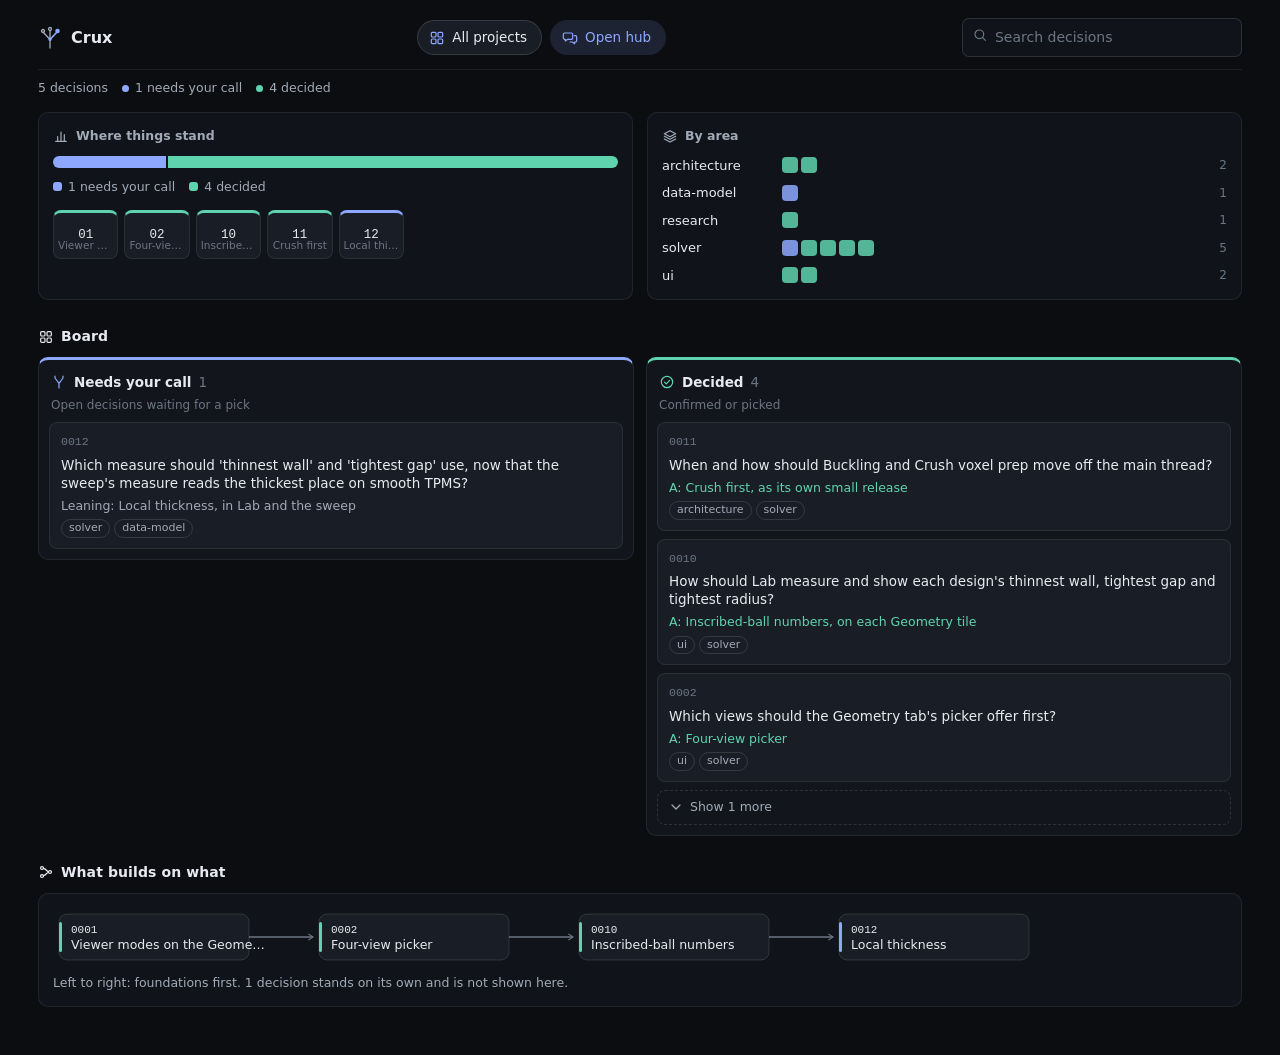
==== commit 61691cdc: "WIP v0.36.0: per-design geometry numbers (pool jobs, 14f, tile chip); wall measure waits on decision" ====
--- a/.decisions/index.html
+++ b/.decisions/index.html
@@ -97,7 +97,7 @@
 <div class="sub" id="sub"></div>
 <div id="out"></div>
 </main>
-<script id="data" type="application/json">[{"id":1,"slug":"next-up-after-v0-34","title":"What should the next Lab session build after v0.34.0?","date":"2026-11-02","mode":"quick","deep":true,"lenses":["research","solver","architecture"],"status":"decided","context":"v0.32.0–v0.34.0 (flow in the sweep, Atlas modes, Atlas entry points) merged to main on 2026-10-15. NEXT_STEPS.md names the F13LD.sweep flow port next, then HX-1 inertial pressure drop; scope §17 lists them the other way round. Two older items are still open in the code: buckling and crush voxel prep on the main thread (the 2026-10-08 goal), and a handful of small follow-ups. Nothing has moved in Lab or Sweep since 2026-10-15.","depends_on":[],"conflicts":[],"log_refs":[{"file":"docs/NEXT_STEPS.md","entry":"PICK UP HERE (2026-10-15): (2) Sweep flow port, (3) HX-1"},{"file":"docs/FLUIDS_LBM_SCOPE.md","entry":"§11.7 Reynolds list waits for the user's answer; §17 Next: HX-1, then Sweep port"},{"file":"docs/NEXT_STEPS.md","entry":"§1 (2026-10-08): Buckling and Crush prep onto background workers"}],"options":[{"key":"A","name":"F13LD.sweep flow port","summary":"Copy 14e, 19g and 19h into Sweep's solver/lab/, flow at 32³ in Fast and 64³ otherwise, append flow columns after the existing ones so F13LD.ingest's validator keeps passing. Vault columns in a later pass.","pros":["It is the order Matt set on 2026-10-15 and has been queued since 2026-10-14.","Puts permeability and wall shear into the database that Vault and surrogate work read from, at sweep scale.","14e, 19g and 19h are close to clean copies: 19g needs only WGPU.device (already in Sweep) and 19h's summary code has no UI ties.","Porting the Stokes-only solver now gives Sweep a fixed copy before HX-1 changes 19g."],"cons":["17c's flow job does not copy cleanly: it pulls in the whole worker pool and kernels 13–14 that Sweep lacks. Use the existing no-worker path (buildFlowLinks) or copy 17c and its imports.","Work happens in another repo that is not checked out here; Lab itself gains nothing user-visible.","Once HX-1 lands, 19g changes and Sweep's copy must be re-synced."],"effort":"About 1–2 sessions, mostly in the Sweep repo.","source":"claude","assumptions":["Sweep's single-thread link build is fast enough at 32³ and 64³ (it runs once per design, before a solve of under a second).","F13LD.ingest's validator accepts columns appended after the existing ones."],"risks":["The 17c dependency grows into copying 13, 13b, 13c, 13d and 14 too, widening the byte-copy contract between the repos.","Flow at 32³ in Fast may fall below the grid rule (scope §3.8) on thin-pore designs; the coarse flag must travel with the port."],"estimates":[{"what":"Effort","value":"1–2 sessions","basis":"14e, 19g, 19h copy with small guards; Lab's 62-sweep.js:537-554 is a ready template for the caller"},{"what":"Flow time per design in Sweep","value":"about 0.1–0.4 s solve at 64³ on an RTX, plus link build","basis":"scope §12–13: 64³ about 0.09 s per direction bench, 0.35–0.41 s per design measured by Matt"}]},{"key":"B","name":"HX-1 inertial pressure drop","summary":"Per-axis flow at a list of Reynolds numbers with a mean-velocity force controller, Darcy–Forchheimer fit, Fanning friction factor, unsteady flag, heat-exchanger fluid presets and a long-format CSV (scope §11.2).","pros":["The kernel is already fully nonlinear (quadratic equilibrium, Guo forcing); only the driver, cache key and outputs are new.","A ready pass/fail check now exists: Tupin and Ohta refit Castro's measurements with Forchheimer (k and β for gyroid, P and D), which would close the F12 P-gap question.","Serves the heat-exchanger database user directly and is the gate for HX-2 convective heat transfer.","The Reynolds-list blocker is softer than it looks: Castro's experiments span Re 29–145, inside the scope's default 1–200."],"cons":["Largest of the options: controller, warm start, per-Re cache and results, presets, cards, sweep and long CSV.","Breaks the linear-flow assumptions the cards rely on (fields stored per unit force, wall shear rescaled linearly, cache without fluid), so the Stokes path must be kept separate and unchanged.","64³ is marginal: published TRT runs at Re up to about 200 used about 38 cells per sphere diameter; higher points need 128³ and averaging if unsteady."],"effort":"About 3–4 sessions.","source":"claude","assumptions":["Matt accepts the scope defaults (1, 10, 50, 100, 200) without the user's operating range, editable later.","The Stokes path stays byte-identical, so cards, sweep and the Sweep port are unaffected."],"risks":["Compressibility error at higher Re (Mach) and τ near ½ make the top Re points noisy at 64³; results need a resolution flag.","Unsteady onset (Re about 110–250 in periodic packs) forces long time-averaged runs at 128³, tens of seconds per point."],"estimates":[{"what":"Effort","value":"3–4 sessions","basis":"earlier fluids phases took about one session each; no kernel rewrite, but four layers (driver, results, UI and CSV, validation)"},{"what":"Run time per design","value":"about 5 Re × 3 axes = 15 solves; seconds at 64³, 10–60 s per unsteady point at 128³","basis":"64³ bench 0.09 s per direction from rest; 128³ 2.9 s per 5,000 steps; unsteady averaging about 10⁵ steps (extrapolated)"}]},{"key":"C","name":"Buckling and crush prep off the main thread","summary":"The 2026-10-08 goal: crush upload async on the 17c pool (0/1 cube), buckling voxelized once and sent to the axis workers, predict probe timed and moved if slow. Bit-identical checks in validate-prep.js.","pros":["Smallest self-contained piece, entirely in Lab; the pattern and pieces already exist (labPrepElasticParallel, _TV_PREP_CACHE, 16b's fallback).","Removes the last page freeze; buckling stops voxelizing once per axis worker.","Easy to verify: bit-identical grids, buckling factors unchanged."],"cons":["Both features are off by default, so few runs hit the freeze today.","Moves no research question forward and does not touch the fluids track Matt has been driving."],"effort":"About 1 session.","source":"claude","assumptions":["Prep, not the solve, is the bulk of the freeze (to profile first, as §1 asks)."],"risks":["16g's upload has five call sites; making it async can reorder state in the crush run loop."],"estimates":[{"what":"Effort","value":"about 1 session","basis":"same pattern v0.24.0 used for elastic, with the checks already written"}]},{"key":"D","name":"Small follow-ups pass","summary":"Validators runnable from the repo root, the phone-width header overflow, and Lab → Vault push matching on vault_id (Phase 4 of the round-trip scope).","pros":["Clears known debt; every validator running from the root makes later sessions' checks cheaper.","Each item is low risk and independently reversible."],"cons":["The Vault push is not small: no push code exists yet, so it is really its own phase.","Little user-visible value apart from the phone header."],"effort":"Under 1 session without the Vault push; 1–2 with it.","source":"claude","assumptions":["The Vault push is scoped out or done as a separate phase."],"risks":["Scope creep into the round trip, which needs Ingest and Vault changes too."],"estimates":[{"what":"Effort","value":"half a session for validators and header","basis":"two require-path fixes and one CSS breakpoint"}]},{"key":"E","name":"Viewer modes on the Geometry tab","summary":"Look into a curvature view, and other views to swap to on the main page beyond the shaded one.","pros":[],"cons":[],"source":"human"}],"criteria":[{"name":"Value of the result","scores":{"A":3,"B":3,"C":2,"D":1},"note":"A fills the comparison database; B answers the Castro gap and serves the HX user"},{"name":"Time to first result","scores":{"A":3,"B":1,"C":3,"D":3}},{"name":"Risk to existing results","scores":{"A":3,"B":2,"C":2,"D":3},"note":"B must keep the Stokes path identical; C touches five crush call sites"},{"name":"Readiness (nothing blocking)","scores":{"A":2,"B":2,"C":3,"D":3},"note":"A: 17c copy question and a repo not checked out here; B: Reynolds list waits on the user"},{"name":"Fits Matt's stated order","scores":{"A":3,"B":2,"C":1,"D":1}}],"evidence":[{"claim":"Sweep's solver/lab/ has no flow files (14e, 17c, 19g, 19h absent) and no commits since 2026-10-14, so the port has not started.","options":["A"],"source":"GitHub API, mshomper/f13ld.sweep contents and commits","url":"https://github.com/mshomper/f13ld.sweep"},{"claim":"17c's flow job depends on the whole worker pool and kernels Sweep lacks; 14e, 19g and 19h copy with small guards, and a no-worker path already exists.","options":["A"],"judgment":true},{"claim":"Lab's flow kernel is D3Q19 TRT with Guo forcing and a full quadratic equilibrium; it runs in the Stokes limit only because the force is tiny (g = 1e-5·(64/N)²).","options":["B"],"judgment":true},{"claim":"Castro's measurements span Re 29–145; a Forchheimer refit gives k and β for D (8.68e-8 m², 5390 /m), gyroid (2.40e-7 m², 3044 /m) and P (1.31e-7 m², 4035 /m), and Darcy underestimated k by 36–85 %.","options":["B"],"source":"Tupin & Ohta, comment on Castro et al. 2019 (Materials)","url":"https://pmc.ncbi.nlm.nih.gov/articles/PMC7321472"},{"claim":"TRT with CLI walls on a periodic sphere pack: departs from Darcy at Re_p about 20, unsteady at about 180, and used about 38 cells per diameter with Λ = 3/16 up to Re_p about 200.","options":["B"],"source":"Fattahi et al., Pore-scale lattice Boltzmann simulation of laminar and turbulent flow through a sphere pack (arXiv 1508.02960)","url":"https://arxiv.org/abs/1508.02960"},{"claim":"TPMS lattices leave the Darcy regime early: Re about 4 for Primitive, about 20 for Diamond.","options":["B"],"source":"Rathore et al., Flow Characterization in TPMS based Porous Geometries: Part 1 (arXiv 2205.03591)","url":"https://arxiv.org/abs/2205.03591"},{"claim":"Buckling and crush prep are still synchronous (16g upload, per-worker voxelization in 16h and 16c); labPrepElasticParallel and _TV_PREP_CACHE exist to reuse.","options":["C"],"judgment":true}],"recommended":"A","recommendation":"Port first, as Matt ordered: it is one to two sessions, it lands flow in the comparison database before HX-1 changes 19g, and its one snag (17c) has a ready workaround. Then HX-1, which now has a real validation target in the Tupin and Ohta refit of Castro.","confidence":"lean","change_mind":"If the heat-exchanger user is waiting, or Matt wants the Castro P-gap closed before more data goes to Vault, B goes first: the kernel is ready and the Tupin and Ohta β values make it testable now.","chosen":"E","reason":"neither, I actually want to look into a curvature visualization toggle for the lab. Which made me think of other visualization toggles we could swap into for the main page of the lab rather than just the \"shader\" view","decided_on":"2026-11-06","superseded_by":null,"challenge":null,"settles":[],"_file":"0001-next-up-after-v0-34.html"},{"id":2,"slug":"geometry-view-picker-scope","title":"Which views should the Geometry tab's picker offer first?","date":"2026-11-06","mode":"quick","lenses":["ui","solver"],"status":"decided","context":"The Geometry tab only shows the shaded view. A scratch test showed curvature can be read from the viewer's stored field to 1–2 % at 48³ with a two-voxel sampling step, so geometry readouts need no solver or re-bake.","depends_on":[1],"conflicts":[],"options":[{"key":"A","name":"Four-view picker","summary":"Shaded plus Curvature, Overhang, Wall thickness and Pore size, sharing one colour bar and control row. About 1–2 sessions.","pros":["All four concern printability and pore geometry and are built the same way."],"cons":["Thickness and pore size add a shader loop, which needs a compile check on Windows."],"source":"claude"},{"key":"B","name":"Curvature only","summary":"The smallest version, under a session.","pros":["Quickest answer to a curvature question."],"cons":["The picker work gets revisited as soon as a second view arrives."],"source":"claude"},{"key":"C","name":"All seven views","summary":"Also Surface direction, X-ray and Networks. About 3–4 sessions.","pros":["Most complete."],"cons":["X-ray and Networks each need their own mechanism."],"source":"claude"}],"recommended":"A","recommendation":"All four share one purpose and one mechanism.","confidence":"lean","chosen":"A","reason":"","decided_on":"2026-11-06","superseded_by":null,"challenge":null,"settles":[{"key":"curvature sign","value":"positive = convex solid, outward normal out of the solid"}],"_file":"0002-geometry-view-picker-scope.html"},{"id":10,"slug":"per-design-geometry-numbers","title":"How should Lab measure and show each design's thinnest wall, tightest gap and tightest radius?","date":"2026-11-11","mode":"quick","lenses":["ui","solver"],"status":"decided","context":"The v0.35.0 Geometry views colour the surface but give no single number per design. Lab already measures 'thinnest feature' for the sweep with inscribed balls on the 0/1 voxels (14d, 5th percentile), while the Wall thickness and Pore size views measure straight through along the surface normal. The two definitions read differently on the same design, so the choice decides which one users trust.","depends_on":[2],"conflicts":[],"options":[{"key":"A","name":"Inscribed-ball numbers, on each Geometry tile","summary":"Reuse the sweep's existing measure (largest ball that fits, 5th percentile) for wall and gap, plus the 5th-percentile tightest radius from the baked curvature; run once per design on the worker pool and show one line on each tile for the active view, red under the slider limit.","pros":["Same number as the sweep CSV and Atlas, so Lab and Sweep agree.","Reuses tested code (periodic distance transform in 14c/14d); about one session."],"cons":["Can read thicker than the colour map shows on oblique sheets, because the view measures along the normal."],"effort":"About one session: one new pool job in 17c, a tile readout in 31, lab.css.","source":"claude"},{"key":"B","name":"Along-the-normal numbers, matching the colour map","summary":"Compute the same straight-through chord the Wall thickness and Pore size views draw, on the CPU over surface points, and report its 5th percentile on each tile.","pros":["The number always matches the reddest spot the user sees."],"cons":["New CPU code that differs from the sweep's 'thinnest feature', so two thinnest-wall numbers exist in Lab.","Pore size along the normal is not a true pore diameter (noted in v0.35.0)."],"effort":"About 1.5 sessions: new chord march on the pool plus the same tile readout.","source":"claude"},{"key":"C","name":"Inscribed-ball numbers as card rows","summary":"Same measure as A, but shown as rows on the design cards (Geometry section) instead of on the tiles.","pros":["Visible on every tab and exportable with the cards later."],"cons":["Cards are already dense; the number sits away from the view it explains."],"effort":"About one session; touches 40-design-grid card rows.","source":"claude"}],"recommended":"A","recommendation":"One definition across Lab and Sweep is worth more than an exact match to the colour map; the tile line puts the number where the eye already is.","confidence":"lean","chosen":"A","reason":"","decided_on":"2026-11-11","superseded_by":null,"challenge":null,"settles":[],"_file":"0010-per-design-geometry-numbers.html"},{"id":11,"slug":"buckling-crush-prep-on-workers","title":"When and how should Buckling and Crush voxel prep move off the main thread?","date":"2026-11-11","mode":"quick","lenses":["architecture","solver"],"status":"decided","context":"Turning on Crush or Buckling still freezes the page while voxels are built on the main thread (both are off by default). Moving it to the 17c worker pool as v0.24.0 did for elastic touches six files (16g, 16c, 16e, 16h, 17c and 50-controls) and needs bit-identical checks, so it is bigger than a tidy-up.","depends_on":[],"conflicts":[],"options":[{"key":"A","name":"Crush first, as its own small release","summary":"Make the crush solver's setup wait on the pool's 0/1 grid (shared cache with elastic), keep a main-thread fallback, extend validate-prep.js. Buckling follows later.","pros":["Removes the bigger freeze with about half the risk.","Five call sites, one solver file plus 50-controls."],"cons":["Buckling still voxelizes once per axis in each worker until the second step."],"effort":"About one session.","source":"claude"},{"key":"B","name":"Both together, one release","summary":"Crush as in A, plus buckling builds its grid once on the pool and sends it to the axis workers, and the buckling-size probe moves to the pool if it takes over 50 ms.","pros":["Closes the item in one go; one click-test round."],"cons":["Larger change across both solvers; harder to bisect if a factor shifts."],"effort":"About two sessions.","source":"claude"},{"key":"C","name":"Keep it queued","summary":"Leave it behind the Sweep flow port and HX-1; both features stay off by default.","pros":["No solver files touched while HX-1 is planned."],"cons":["The freeze stays for anyone who turns them on."],"effort":"None now.","source":"claude"}],"recommended":"A","recommendation":"Crush is the longer freeze and the cleaner change; doing it alone keeps the check simple and the release small.","confidence":"lean","chosen":"A","reason":"","decided_on":"2026-11-11","superseded_by":null,"challenge":null,"settles":[],"_file":"0011-buckling-crush-prep-on-workers.html"}]</script>
+<script id="data" type="application/json">[{"id":1,"slug":"next-up-after-v0-34","title":"What should the next Lab session build after v0.34.0?","date":"2026-11-02","mode":"quick","deep":true,"lenses":["research","solver","architecture"],"status":"decided","context":"v0.32.0–v0.34.0 (flow in the sweep, Atlas modes, Atlas entry points) merged to main on 2026-10-15. NEXT_STEPS.md names the F13LD.sweep flow port next, then HX-1 inertial pressure drop; scope §17 lists them the other way round. Two older items are still open in the code: buckling and crush voxel prep on the main thread (the 2026-10-08 goal), and a handful of small follow-ups. Nothing has moved in Lab or Sweep since 2026-10-15.","depends_on":[],"conflicts":[],"log_refs":[{"file":"docs/NEXT_STEPS.md","entry":"PICK UP HERE (2026-10-15): (2) Sweep flow port, (3) HX-1"},{"file":"docs/FLUIDS_LBM_SCOPE.md","entry":"§11.7 Reynolds list waits for the user's answer; §17 Next: HX-1, then Sweep port"},{"file":"docs/NEXT_STEPS.md","entry":"§1 (2026-10-08): Buckling and Crush prep onto background workers"}],"options":[{"key":"A","name":"F13LD.sweep flow port","summary":"Copy 14e, 19g and 19h into Sweep's solver/lab/, flow at 32³ in Fast and 64³ otherwise, append flow columns after the existing ones so F13LD.ingest's validator keeps passing. Vault columns in a later pass.","pros":["It is the order Matt set on 2026-10-15 and has been queued since 2026-10-14.","Puts permeability and wall shear into the database that Vault and surrogate work read from, at sweep scale.","14e, 19g and 19h are close to clean copies: 19g needs only WGPU.device (already in Sweep) and 19h's summary code has no UI ties.","Porting the Stokes-only solver now gives Sweep a fixed copy before HX-1 changes 19g."],"cons":["17c's flow job does not copy cleanly: it pulls in the whole worker pool and kernels 13–14 that Sweep lacks. Use the existing no-worker path (buildFlowLinks) or copy 17c and its imports.","Work happens in another repo that is not checked out here; Lab itself gains nothing user-visible.","Once HX-1 lands, 19g changes and Sweep's copy must be re-synced."],"effort":"About 1–2 sessions, mostly in the Sweep repo.","source":"claude","assumptions":["Sweep's single-thread link build is fast enough at 32³ and 64³ (it runs once per design, before a solve of under a second).","F13LD.ingest's validator accepts columns appended after the existing ones."],"risks":["The 17c dependency grows into copying 13, 13b, 13c, 13d and 14 too, widening the byte-copy contract between the repos.","Flow at 32³ in Fast may fall below the grid rule (scope §3.8) on thin-pore designs; the coarse flag must travel with the port."],"estimates":[{"what":"Effort","value":"1–2 sessions","basis":"14e, 19g, 19h copy with small guards; Lab's 62-sweep.js:537-554 is a ready template for the caller"},{"what":"Flow time per design in Sweep","value":"about 0.1–0.4 s solve at 64³ on an RTX, plus link build","basis":"scope §12–13: 64³ about 0.09 s per direction bench, 0.35–0.41 s per design measured by Matt"}]},{"key":"B","name":"HX-1 inertial pressure drop","summary":"Per-axis flow at a list of Reynolds numbers with a mean-velocity force controller, Darcy–Forchheimer fit, Fanning friction factor, unsteady flag, heat-exchanger fluid presets and a long-format CSV (scope §11.2).","pros":["The kernel is already fully nonlinear (quadratic equilibrium, Guo forcing); only the driver, cache key and outputs are new.","A ready pass/fail check now exists: Tupin and Ohta refit Castro's measurements with Forchheimer (k and β for gyroid, P and D), which would close the F12 P-gap question.","Serves the heat-exchanger database user directly and is the gate for HX-2 convective heat transfer.","The Reynolds-list blocker is softer than it looks: Castro's experiments span Re 29–145, inside the scope's default 1–200."],"cons":["Largest of the options: controller, warm start, per-Re cache and results, presets, cards, sweep and long CSV.","Breaks the linear-flow assumptions the cards rely on (fields stored per unit force, wall shear rescaled linearly, cache without fluid), so the Stokes path must be kept separate and unchanged.","64³ is marginal: published TRT runs at Re up to about 200 used about 38 cells per sphere diameter; higher points need 128³ and averaging if unsteady."],"effort":"About 3–4 sessions.","source":"claude","assumptions":["Matt accepts the scope defaults (1, 10, 50, 100, 200) without the user's operating range, editable later.","The Stokes path stays byte-identical, so cards, sweep and the Sweep port are unaffected."],"risks":["Compressibility error at higher Re (Mach) and τ near ½ make the top Re points noisy at 64³; results need a resolution flag.","Unsteady onset (Re about 110–250 in periodic packs) forces long time-averaged runs at 128³, tens of seconds per point."],"estimates":[{"what":"Effort","value":"3–4 sessions","basis":"earlier fluids phases took about one session each; no kernel rewrite, but four layers (driver, results, UI and CSV, validation)"},{"what":"Run time per design","value":"about 5 Re × 3 axes = 15 solves; seconds at 64³, 10–60 s per unsteady point at 128³","basis":"64³ bench 0.09 s per direction from rest; 128³ 2.9 s per 5,000 steps; unsteady averaging about 10⁵ steps (extrapolated)"}]},{"key":"C","name":"Buckling and crush prep off the main thread","summary":"The 2026-10-08 goal: crush upload async on the 17c pool (0/1 cube), buckling voxelized once and sent to the axis workers, predict probe timed and moved if slow. Bit-identical checks in validate-prep.js.","pros":["Smallest self-contained piece, entirely in Lab; the pattern and pieces already exist (labPrepElasticParallel, _TV_PREP_CACHE, 16b's fallback).","Removes the last page freeze; buckling stops voxelizing once per axis worker.","Easy to verify: bit-identical grids, buckling factors unchanged."],"cons":["Both features are off by default, so few runs hit the freeze today.","Moves no research question forward and does not touch the fluids track Matt has been driving."],"effort":"About 1 session.","source":"claude","assumptions":["Prep, not the solve, is the bulk of the freeze (to profile first, as §1 asks)."],"risks":["16g's upload has five call sites; making it async can reorder state in the crush run loop."],"estimates":[{"what":"Effort","value":"about 1 session","basis":"same pattern v0.24.0 used for elastic, with the checks already written"}]},{"key":"D","name":"Small follow-ups pass","summary":"Validators runnable from the repo root, the phone-width header overflow, and Lab → Vault push matching on vault_id (Phase 4 of the round-trip scope).","pros":["Clears known debt; every validator running from the root makes later sessions' checks cheaper.","Each item is low risk and independently reversible."],"cons":["The Vault push is not small: no push code exists yet, so it is really its own phase.","Little user-visible value apart from the phone header."],"effort":"Under 1 session without the Vault push; 1–2 with it.","source":"claude","assumptions":["The Vault push is scoped out or done as a separate phase."],"risks":["Scope creep into the round trip, which needs Ingest and Vault changes too."],"estimates":[{"what":"Effort","value":"half a session for validators and header","basis":"two require-path fixes and one CSS breakpoint"}]},{"key":"E","name":"Viewer modes on the Geometry tab","summary":"Look into a curvature view, and other views to swap to on the main page beyond the shaded one.","pros":[],"cons":[],"source":"human"}],"criteria":[{"name":"Value of the result","scores":{"A":3,"B":3,"C":2,"D":1},"note":"A fills the comparison database; B answers the Castro gap and serves the HX user"},{"name":"Time to first result","scores":{"A":3,"B":1,"C":3,"D":3}},{"name":"Risk to existing results","scores":{"A":3,"B":2,"C":2,"D":3},"note":"B must keep the Stokes path identical; C touches five crush call sites"},{"name":"Readiness (nothing blocking)","scores":{"A":2,"B":2,"C":3,"D":3},"note":"A: 17c copy question and a repo not checked out here; B: Reynolds list waits on the user"},{"name":"Fits Matt's stated order","scores":{"A":3,"B":2,"C":1,"D":1}}],"evidence":[{"claim":"Sweep's solver/lab/ has no flow files (14e, 17c, 19g, 19h absent) and no commits since 2026-10-14, so the port has not started.","options":["A"],"source":"GitHub API, mshomper/f13ld.sweep contents and commits","url":"https://github.com/mshomper/f13ld.sweep"},{"claim":"17c's flow job depends on the whole worker pool and kernels Sweep lacks; 14e, 19g and 19h copy with small guards, and a no-worker path already exists.","options":["A"],"judgment":true},{"claim":"Lab's flow kernel is D3Q19 TRT with Guo forcing and a full quadratic equilibrium; it runs in the Stokes limit only because the force is tiny (g = 1e-5·(64/N)²).","options":["B"],"judgment":true},{"claim":"Castro's measurements span Re 29–145; a Forchheimer refit gives k and β for D (8.68e-8 m², 5390 /m), gyroid (2.40e-7 m², 3044 /m) and P (1.31e-7 m², 4035 /m), and Darcy underestimated k by 36–85 %.","options":["B"],"source":"Tupin & Ohta, comment on Castro et al. 2019 (Materials)","url":"https://pmc.ncbi.nlm.nih.gov/articles/PMC7321472"},{"claim":"TRT with CLI walls on a periodic sphere pack: departs from Darcy at Re_p about 20, unsteady at about 180, and used about 38 cells per diameter with Λ = 3/16 up to Re_p about 200.","options":["B"],"source":"Fattahi et al., Pore-scale lattice Boltzmann simulation of laminar and turbulent flow through a sphere pack (arXiv 1508.02960)","url":"https://arxiv.org/abs/1508.02960"},{"claim":"TPMS lattices leave the Darcy regime early: Re about 4 for Primitive, about 20 for Diamond.","options":["B"],"source":"Rathore et al., Flow Characterization in TPMS based Porous Geometries: Part 1 (arXiv 2205.03591)","url":"https://arxiv.org/abs/2205.03591"},{"claim":"Buckling and crush prep are still synchronous (16g upload, per-worker voxelization in 16h and 16c); labPrepElasticParallel and _TV_PREP_CACHE exist to reuse.","options":["C"],"judgment":true}],"recommended":"A","recommendation":"Port first, as Matt ordered: it is one to two sessions, it lands flow in the comparison database before HX-1 changes 19g, and its one snag (17c) has a ready workaround. Then HX-1, which now has a real validation target in the Tupin and Ohta refit of Castro.","confidence":"lean","change_mind":"If the heat-exchanger user is waiting, or Matt wants the Castro P-gap closed before more data goes to Vault, B goes first: the kernel is ready and the Tupin and Ohta β values make it testable now.","chosen":"E","reason":"neither, I actually want to look into a curvature visualization toggle for the lab. Which made me think of other visualization toggles we could swap into for the main page of the lab rather than just the \"shader\" view","decided_on":"2026-11-06","superseded_by":null,"challenge":null,"settles":[],"_file":"0001-next-up-after-v0-34.html"},{"id":2,"slug":"geometry-view-picker-scope","title":"Which views should the Geometry tab's picker offer first?","date":"2026-11-06","mode":"quick","lenses":["ui","solver"],"status":"decided","context":"The Geometry tab only shows the shaded view. A scratch test showed curvature can be read from the viewer's stored field to 1–2 % at 48³ with a two-voxel sampling step, so geometry readouts need no solver or re-bake.","depends_on":[1],"conflicts":[],"options":[{"key":"A","name":"Four-view picker","summary":"Shaded plus Curvature, Overhang, Wall thickness and Pore size, sharing one colour bar and control row. About 1–2 sessions.","pros":["All four concern printability and pore geometry and are built the same way."],"cons":["Thickness and pore size add a shader loop, which needs a compile check on Windows."],"source":"claude"},{"key":"B","name":"Curvature only","summary":"The smallest version, under a session.","pros":["Quickest answer to a curvature question."],"cons":["The picker work gets revisited as soon as a second view arrives."],"source":"claude"},{"key":"C","name":"All seven views","summary":"Also Surface direction, X-ray and Networks. About 3–4 sessions.","pros":["Most complete."],"cons":["X-ray and Networks each need their own mechanism."],"source":"claude"}],"recommended":"A","recommendation":"All four share one purpose and one mechanism.","confidence":"lean","chosen":"A","reason":"","decided_on":"2026-11-06","superseded_by":null,"challenge":null,"settles":[{"key":"curvature sign","value":"positive = convex solid, outward normal out of the solid"}],"_file":"0002-geometry-view-picker-scope.html"},{"id":10,"slug":"per-design-geometry-numbers","title":"How should Lab measure and show each design's thinnest wall, tightest gap and tightest radius?","date":"2026-11-11","mode":"quick","lenses":["ui","solver"],"status":"decided","context":"The v0.35.0 Geometry views colour the surface but give no single number per design. Lab already measures 'thinnest feature' for the sweep with inscribed balls on the 0/1 voxels (14d, 5th percentile), while the Wall thickness and Pore size views measure straight through along the surface normal. The two definitions read differently on the same design, so the choice decides which one users trust.","depends_on":[2],"conflicts":[],"options":[{"key":"A","name":"Inscribed-ball numbers, on each Geometry tile","summary":"Reuse the sweep's existing measure (largest ball that fits, 5th percentile) for wall and gap, plus the 5th-percentile tightest radius from the baked curvature; run once per design on the worker pool and show one line on each tile for the active view, red under the slider limit.","pros":["Same number as the sweep CSV and Atlas, so Lab and Sweep agree.","Reuses tested code (periodic distance transform in 14c/14d); about one session."],"cons":["Can read thicker than the colour map shows on oblique sheets, because the view measures along the normal."],"effort":"About one session: one new pool job in 17c, a tile readout in 31, lab.css.","source":"claude"},{"key":"B","name":"Along-the-normal numbers, matching the colour map","summary":"Compute the same straight-through chord the Wall thickness and Pore size views draw, on the CPU over surface points, and report its 5th percentile on each tile.","pros":["The number always matches the reddest spot the user sees."],"cons":["New CPU code that differs from the sweep's 'thinnest feature', so two thinnest-wall numbers exist in Lab.","Pore size along the normal is not a true pore diameter (noted in v0.35.0)."],"effort":"About 1.5 sessions: new chord march on the pool plus the same tile readout.","source":"claude"},{"key":"C","name":"Inscribed-ball numbers as card rows","summary":"Same measure as A, but shown as rows on the design cards (Geometry section) instead of on the tiles.","pros":["Visible on every tab and exportable with the cards later."],"cons":["Cards are already dense; the number sits away from the view it explains."],"effort":"About one session; touches 40-design-grid card rows.","source":"claude"}],"recommended":"A","recommendation":"One definition across Lab and Sweep is worth more than an exact match to the colour map; the tile line puts the number where the eye already is.","confidence":"lean","chosen":"A","reason":"","decided_on":"2026-11-11","superseded_by":null,"challenge":null,"settles":[],"_file":"0010-per-design-geometry-numbers.html"},{"id":11,"slug":"buckling-crush-prep-on-workers","title":"When and how should Buckling and Crush voxel prep move off the main thread?","date":"2026-11-11","mode":"quick","lenses":["architecture","solver"],"status":"decided","context":"Turning on Crush or Buckling still freezes the page while voxels are built on the main thread (both are off by default). Moving it to the 17c worker pool as v0.24.0 did for elastic touches six files (16g, 16c, 16e, 16h, 17c and 50-controls) and needs bit-identical checks, so it is bigger than a tidy-up.","depends_on":[],"conflicts":[],"options":[{"key":"A","name":"Crush first, as its own small release","summary":"Make the crush solver's setup wait on the pool's 0/1 grid (shared cache with elastic), keep a main-thread fallback, extend validate-prep.js. Buckling follows later.","pros":["Removes the bigger freeze with about half the risk.","Five call sites, one solver file plus 50-controls."],"cons":["Buckling still voxelizes once per axis in each worker until the second step."],"effort":"About one session.","source":"claude"},{"key":"B","name":"Both together, one release","summary":"Crush as in A, plus buckling builds its grid once on the pool and sends it to the axis workers, and the buckling-size probe moves to the pool if it takes over 50 ms.","pros":["Closes the item in one go; one click-test round."],"cons":["Larger change across both solvers; harder to bisect if a factor shifts."],"effort":"About two sessions.","source":"claude"},{"key":"C","name":"Keep it queued","summary":"Leave it behind the Sweep flow port and HX-1; both features stay off by default.","pros":["No solver files touched while HX-1 is planned."],"cons":["The freeze stays for anyone who turns them on."],"effort":"None now.","source":"claude"}],"recommended":"A","recommendation":"Crush is the longer freeze and the cleaner change; doing it alone keeps the check simple and the release small.","confidence":"lean","chosen":"A","reason":"","decided_on":"2026-11-11","superseded_by":null,"challenge":null,"settles":[],"_file":"0011-buckling-crush-prep-on-workers.html"},{"id":12,"slug":"thinnest-wall-measure","title":"Which measure should 'thinnest wall' and 'tightest gap' use, now that the sweep's measure reads the thickest place on smooth TPMS?","date":"2026-11-11","mode":"quick","lenses":["solver","data-model"],"status":"open","context":"Building decision 0010 showed that the sweep's thinnest-feature measure (14d) keeps only local peaks of the distance map. On smooth shapes like Schwarz P those are just the node centres (8 points), so it reports 82.5 of 96 voxels (4.3 mm in a 5 mm cell) instead of the neck. It works on even struts and plates and on rough fields (spinodoid 2.5 voxels). The textbook maximal-ball test overshoots the other way (387,000 points, 5th percentile 3.3 voxels from surface noise). The sweep CSV column thinnest_feature and the sweep builder's 'by thinnest feature' already use the flawed number.","depends_on":[10],"conflicts":[],"options":[{"key":"A","name":"Local thickness, in Lab and the sweep","summary":"Every solid voxel gets the diameter of the largest ball that fits in the solid and covers it (the trabecular-thickness method used by BoneJ). Report the 5th percentile by volume. Pore space the same way for the tightest gap. Replace the sweep's thinnest feature with it.","pros":["The standard measure for bone and scaffolds; reads the neck on Schwarz P.","Lab and Sweep keep one definition, as decision 0010 intended."],"cons":["Sweep CSV thinnest-feature values change for smooth designs (they were wrong); 'by thinnest feature' sweeps step differently.","Heavier: about 1 to 3 s per design at 96³, in the background on the pool."],"effort":"About one session more: new function in 14d, a check against plates, struts and a Schwarz P neck measured analytically, sweep columns re-labelled in the notes.","source":"claude"},{"key":"B","name":"Local thickness in Lab only","summary":"Same measure as A on the Geometry tiles; the sweep keeps its current number until a separate round.","pros":["No change to sweep results in this release."],"cons":["Two different 'thinnest' numbers in Lab until the sweep is fixed; the sweep keeps a known-wrong value."],"effort":"About one session.","source":"claude"},{"key":"C","name":"Straight-through chord, matching the colour map","summary":"Report the 5th percentile of the along-the-normal thickness the Wall thickness and Pore size views draw (option B of 0010).","pros":["Matches the reddest spot on screen."],"cons":["Not a standard measure; reads thin at grazing angles; sweep still unfixed."],"effort":"About 1.5 sessions.","source":"claude"}],"recommended":"A","recommendation":"It is the established thickness measure, it fixes a wrong number already in sweep results, and it keeps the one-definition promise of 0010.","confidence":"lean","chosen":null,"reason":null,"decided_on":null,"superseded_by":null,"challenge":null,"settles":[],"_file":"0012-thinnest-wall-measure.html"}]</script>
 <script>
 const ALL = JSON.parse(document.getElementById('data').textContent);
 const esc = s => String(s ?? '').replace(/[&<>"]/g, c => ({'&':'&amp;','<':'&lt;','>':'&gt;','"':'&quot;'}[c]));
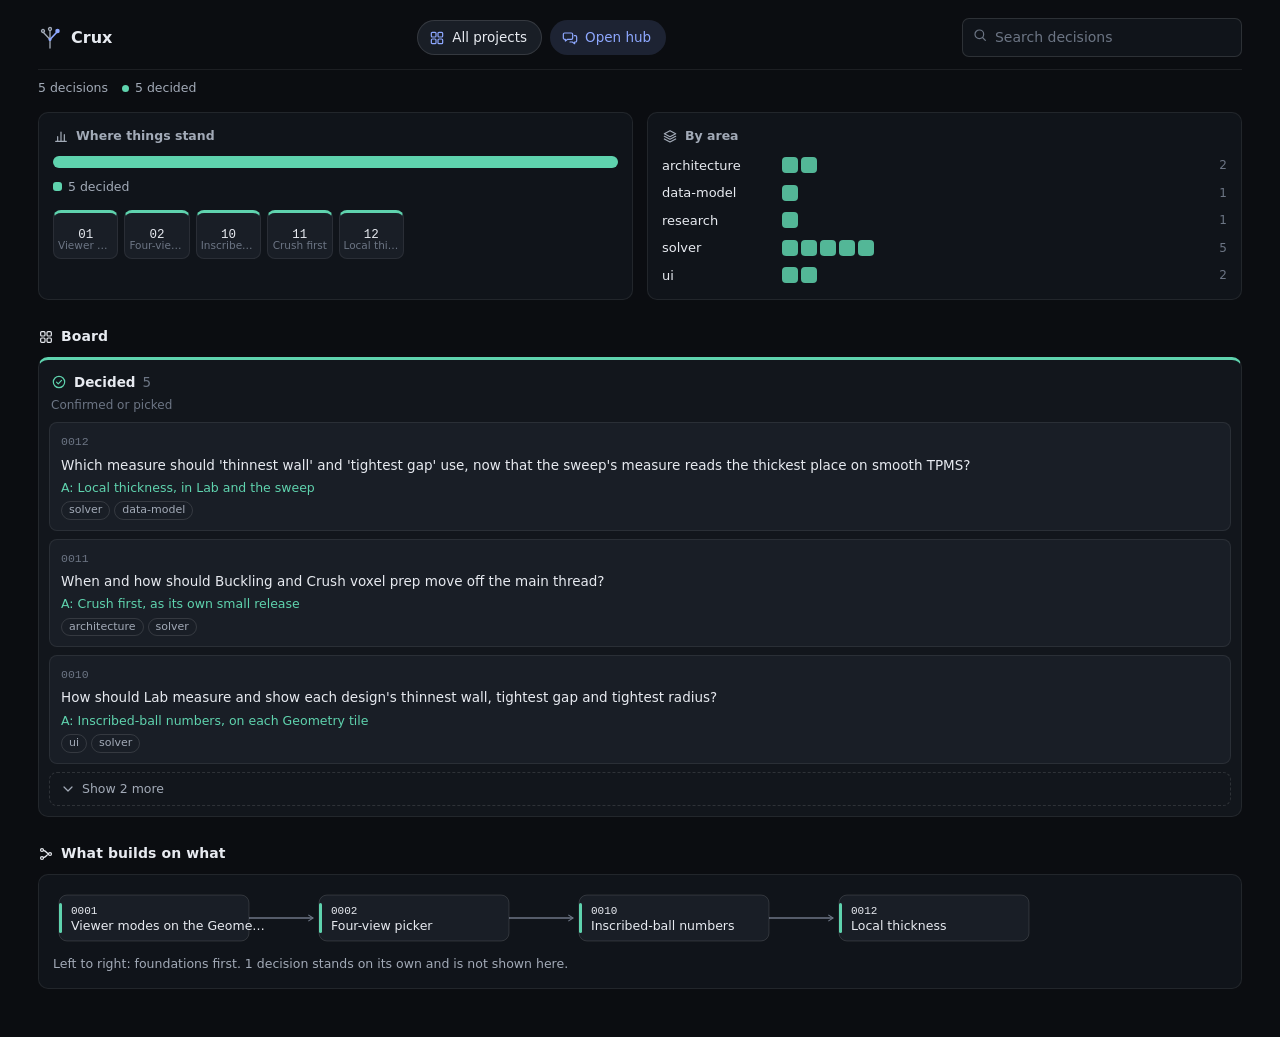
==== commit 0c535ca0: "WIP v0.36.0: local thickness for thinnest wall / tightest gap (decision 0012), sweep CSV columns ren" ====
--- a/.decisions/index.html
+++ b/.decisions/index.html
@@ -97,7 +97,7 @@
 <div class="sub" id="sub"></div>
 <div id="out"></div>
 </main>
-<script id="data" type="application/json">[{"id":1,"slug":"next-up-after-v0-34","title":"What should the next Lab session build after v0.34.0?","date":"2026-11-02","mode":"quick","deep":true,"lenses":["research","solver","architecture"],"status":"decided","context":"v0.32.0–v0.34.0 (flow in the sweep, Atlas modes, Atlas entry points) merged to main on 2026-10-15. NEXT_STEPS.md names the F13LD.sweep flow port next, then HX-1 inertial pressure drop; scope §17 lists them the other way round. Two older items are still open in the code: buckling and crush voxel prep on the main thread (the 2026-10-08 goal), and a handful of small follow-ups. Nothing has moved in Lab or Sweep since 2026-10-15.","depends_on":[],"conflicts":[],"log_refs":[{"file":"docs/NEXT_STEPS.md","entry":"PICK UP HERE (2026-10-15): (2) Sweep flow port, (3) HX-1"},{"file":"docs/FLUIDS_LBM_SCOPE.md","entry":"§11.7 Reynolds list waits for the user's answer; §17 Next: HX-1, then Sweep port"},{"file":"docs/NEXT_STEPS.md","entry":"§1 (2026-10-08): Buckling and Crush prep onto background workers"}],"options":[{"key":"A","name":"F13LD.sweep flow port","summary":"Copy 14e, 19g and 19h into Sweep's solver/lab/, flow at 32³ in Fast and 64³ otherwise, append flow columns after the existing ones so F13LD.ingest's validator keeps passing. Vault columns in a later pass.","pros":["It is the order Matt set on 2026-10-15 and has been queued since 2026-10-14.","Puts permeability and wall shear into the database that Vault and surrogate work read from, at sweep scale.","14e, 19g and 19h are close to clean copies: 19g needs only WGPU.device (already in Sweep) and 19h's summary code has no UI ties.","Porting the Stokes-only solver now gives Sweep a fixed copy before HX-1 changes 19g."],"cons":["17c's flow job does not copy cleanly: it pulls in the whole worker pool and kernels 13–14 that Sweep lacks. Use the existing no-worker path (buildFlowLinks) or copy 17c and its imports.","Work happens in another repo that is not checked out here; Lab itself gains nothing user-visible.","Once HX-1 lands, 19g changes and Sweep's copy must be re-synced."],"effort":"About 1–2 sessions, mostly in the Sweep repo.","source":"claude","assumptions":["Sweep's single-thread link build is fast enough at 32³ and 64³ (it runs once per design, before a solve of under a second).","F13LD.ingest's validator accepts columns appended after the existing ones."],"risks":["The 17c dependency grows into copying 13, 13b, 13c, 13d and 14 too, widening the byte-copy contract between the repos.","Flow at 32³ in Fast may fall below the grid rule (scope §3.8) on thin-pore designs; the coarse flag must travel with the port."],"estimates":[{"what":"Effort","value":"1–2 sessions","basis":"14e, 19g, 19h copy with small guards; Lab's 62-sweep.js:537-554 is a ready template for the caller"},{"what":"Flow time per design in Sweep","value":"about 0.1–0.4 s solve at 64³ on an RTX, plus link build","basis":"scope §12–13: 64³ about 0.09 s per direction bench, 0.35–0.41 s per design measured by Matt"}]},{"key":"B","name":"HX-1 inertial pressure drop","summary":"Per-axis flow at a list of Reynolds numbers with a mean-velocity force controller, Darcy–Forchheimer fit, Fanning friction factor, unsteady flag, heat-exchanger fluid presets and a long-format CSV (scope §11.2).","pros":["The kernel is already fully nonlinear (quadratic equilibrium, Guo forcing); only the driver, cache key and outputs are new.","A ready pass/fail check now exists: Tupin and Ohta refit Castro's measurements with Forchheimer (k and β for gyroid, P and D), which would close the F12 P-gap question.","Serves the heat-exchanger database user directly and is the gate for HX-2 convective heat transfer.","The Reynolds-list blocker is softer than it looks: Castro's experiments span Re 29–145, inside the scope's default 1–200."],"cons":["Largest of the options: controller, warm start, per-Re cache and results, presets, cards, sweep and long CSV.","Breaks the linear-flow assumptions the cards rely on (fields stored per unit force, wall shear rescaled linearly, cache without fluid), so the Stokes path must be kept separate and unchanged.","64³ is marginal: published TRT runs at Re up to about 200 used about 38 cells per sphere diameter; higher points need 128³ and averaging if unsteady."],"effort":"About 3–4 sessions.","source":"claude","assumptions":["Matt accepts the scope defaults (1, 10, 50, 100, 200) without the user's operating range, editable later.","The Stokes path stays byte-identical, so cards, sweep and the Sweep port are unaffected."],"risks":["Compressibility error at higher Re (Mach) and τ near ½ make the top Re points noisy at 64³; results need a resolution flag.","Unsteady onset (Re about 110–250 in periodic packs) forces long time-averaged runs at 128³, tens of seconds per point."],"estimates":[{"what":"Effort","value":"3–4 sessions","basis":"earlier fluids phases took about one session each; no kernel rewrite, but four layers (driver, results, UI and CSV, validation)"},{"what":"Run time per design","value":"about 5 Re × 3 axes = 15 solves; seconds at 64³, 10–60 s per unsteady point at 128³","basis":"64³ bench 0.09 s per direction from rest; 128³ 2.9 s per 5,000 steps; unsteady averaging about 10⁵ steps (extrapolated)"}]},{"key":"C","name":"Buckling and crush prep off the main thread","summary":"The 2026-10-08 goal: crush upload async on the 17c pool (0/1 cube), buckling voxelized once and sent to the axis workers, predict probe timed and moved if slow. Bit-identical checks in validate-prep.js.","pros":["Smallest self-contained piece, entirely in Lab; the pattern and pieces already exist (labPrepElasticParallel, _TV_PREP_CACHE, 16b's fallback).","Removes the last page freeze; buckling stops voxelizing once per axis worker.","Easy to verify: bit-identical grids, buckling factors unchanged."],"cons":["Both features are off by default, so few runs hit the freeze today.","Moves no research question forward and does not touch the fluids track Matt has been driving."],"effort":"About 1 session.","source":"claude","assumptions":["Prep, not the solve, is the bulk of the freeze (to profile first, as §1 asks)."],"risks":["16g's upload has five call sites; making it async can reorder state in the crush run loop."],"estimates":[{"what":"Effort","value":"about 1 session","basis":"same pattern v0.24.0 used for elastic, with the checks already written"}]},{"key":"D","name":"Small follow-ups pass","summary":"Validators runnable from the repo root, the phone-width header overflow, and Lab → Vault push matching on vault_id (Phase 4 of the round-trip scope).","pros":["Clears known debt; every validator running from the root makes later sessions' checks cheaper.","Each item is low risk and independently reversible."],"cons":["The Vault push is not small: no push code exists yet, so it is really its own phase.","Little user-visible value apart from the phone header."],"effort":"Under 1 session without the Vault push; 1–2 with it.","source":"claude","assumptions":["The Vault push is scoped out or done as a separate phase."],"risks":["Scope creep into the round trip, which needs Ingest and Vault changes too."],"estimates":[{"what":"Effort","value":"half a session for validators and header","basis":"two require-path fixes and one CSS breakpoint"}]},{"key":"E","name":"Viewer modes on the Geometry tab","summary":"Look into a curvature view, and other views to swap to on the main page beyond the shaded one.","pros":[],"cons":[],"source":"human"}],"criteria":[{"name":"Value of the result","scores":{"A":3,"B":3,"C":2,"D":1},"note":"A fills the comparison database; B answers the Castro gap and serves the HX user"},{"name":"Time to first result","scores":{"A":3,"B":1,"C":3,"D":3}},{"name":"Risk to existing results","scores":{"A":3,"B":2,"C":2,"D":3},"note":"B must keep the Stokes path identical; C touches five crush call sites"},{"name":"Readiness (nothing blocking)","scores":{"A":2,"B":2,"C":3,"D":3},"note":"A: 17c copy question and a repo not checked out here; B: Reynolds list waits on the user"},{"name":"Fits Matt's stated order","scores":{"A":3,"B":2,"C":1,"D":1}}],"evidence":[{"claim":"Sweep's solver/lab/ has no flow files (14e, 17c, 19g, 19h absent) and no commits since 2026-10-14, so the port has not started.","options":["A"],"source":"GitHub API, mshomper/f13ld.sweep contents and commits","url":"https://github.com/mshomper/f13ld.sweep"},{"claim":"17c's flow job depends on the whole worker pool and kernels Sweep lacks; 14e, 19g and 19h copy with small guards, and a no-worker path already exists.","options":["A"],"judgment":true},{"claim":"Lab's flow kernel is D3Q19 TRT with Guo forcing and a full quadratic equilibrium; it runs in the Stokes limit only because the force is tiny (g = 1e-5·(64/N)²).","options":["B"],"judgment":true},{"claim":"Castro's measurements span Re 29–145; a Forchheimer refit gives k and β for D (8.68e-8 m², 5390 /m), gyroid (2.40e-7 m², 3044 /m) and P (1.31e-7 m², 4035 /m), and Darcy underestimated k by 36–85 %.","options":["B"],"source":"Tupin & Ohta, comment on Castro et al. 2019 (Materials)","url":"https://pmc.ncbi.nlm.nih.gov/articles/PMC7321472"},{"claim":"TRT with CLI walls on a periodic sphere pack: departs from Darcy at Re_p about 20, unsteady at about 180, and used about 38 cells per diameter with Λ = 3/16 up to Re_p about 200.","options":["B"],"source":"Fattahi et al., Pore-scale lattice Boltzmann simulation of laminar and turbulent flow through a sphere pack (arXiv 1508.02960)","url":"https://arxiv.org/abs/1508.02960"},{"claim":"TPMS lattices leave the Darcy regime early: Re about 4 for Primitive, about 20 for Diamond.","options":["B"],"source":"Rathore et al., Flow Characterization in TPMS based Porous Geometries: Part 1 (arXiv 2205.03591)","url":"https://arxiv.org/abs/2205.03591"},{"claim":"Buckling and crush prep are still synchronous (16g upload, per-worker voxelization in 16h and 16c); labPrepElasticParallel and _TV_PREP_CACHE exist to reuse.","options":["C"],"judgment":true}],"recommended":"A","recommendation":"Port first, as Matt ordered: it is one to two sessions, it lands flow in the comparison database before HX-1 changes 19g, and its one snag (17c) has a ready workaround. Then HX-1, which now has a real validation target in the Tupin and Ohta refit of Castro.","confidence":"lean","change_mind":"If the heat-exchanger user is waiting, or Matt wants the Castro P-gap closed before more data goes to Vault, B goes first: the kernel is ready and the Tupin and Ohta β values make it testable now.","chosen":"E","reason":"neither, I actually want to look into a curvature visualization toggle for the lab. Which made me think of other visualization toggles we could swap into for the main page of the lab rather than just the \"shader\" view","decided_on":"2026-11-06","superseded_by":null,"challenge":null,"settles":[],"_file":"0001-next-up-after-v0-34.html"},{"id":2,"slug":"geometry-view-picker-scope","title":"Which views should the Geometry tab's picker offer first?","date":"2026-11-06","mode":"quick","lenses":["ui","solver"],"status":"decided","context":"The Geometry tab only shows the shaded view. A scratch test showed curvature can be read from the viewer's stored field to 1–2 % at 48³ with a two-voxel sampling step, so geometry readouts need no solver or re-bake.","depends_on":[1],"conflicts":[],"options":[{"key":"A","name":"Four-view picker","summary":"Shaded plus Curvature, Overhang, Wall thickness and Pore size, sharing one colour bar and control row. About 1–2 sessions.","pros":["All four concern printability and pore geometry and are built the same way."],"cons":["Thickness and pore size add a shader loop, which needs a compile check on Windows."],"source":"claude"},{"key":"B","name":"Curvature only","summary":"The smallest version, under a session.","pros":["Quickest answer to a curvature question."],"cons":["The picker work gets revisited as soon as a second view arrives."],"source":"claude"},{"key":"C","name":"All seven views","summary":"Also Surface direction, X-ray and Networks. About 3–4 sessions.","pros":["Most complete."],"cons":["X-ray and Networks each need their own mechanism."],"source":"claude"}],"recommended":"A","recommendation":"All four share one purpose and one mechanism.","confidence":"lean","chosen":"A","reason":"","decided_on":"2026-11-06","superseded_by":null,"challenge":null,"settles":[{"key":"curvature sign","value":"positive = convex solid, outward normal out of the solid"}],"_file":"0002-geometry-view-picker-scope.html"},{"id":10,"slug":"per-design-geometry-numbers","title":"How should Lab measure and show each design's thinnest wall, tightest gap and tightest radius?","date":"2026-11-11","mode":"quick","lenses":["ui","solver"],"status":"decided","context":"The v0.35.0 Geometry views colour the surface but give no single number per design. Lab already measures 'thinnest feature' for the sweep with inscribed balls on the 0/1 voxels (14d, 5th percentile), while the Wall thickness and Pore size views measure straight through along the surface normal. The two definitions read differently on the same design, so the choice decides which one users trust.","depends_on":[2],"conflicts":[],"options":[{"key":"A","name":"Inscribed-ball numbers, on each Geometry tile","summary":"Reuse the sweep's existing measure (largest ball that fits, 5th percentile) for wall and gap, plus the 5th-percentile tightest radius from the baked curvature; run once per design on the worker pool and show one line on each tile for the active view, red under the slider limit.","pros":["Same number as the sweep CSV and Atlas, so Lab and Sweep agree.","Reuses tested code (periodic distance transform in 14c/14d); about one session."],"cons":["Can read thicker than the colour map shows on oblique sheets, because the view measures along the normal."],"effort":"About one session: one new pool job in 17c, a tile readout in 31, lab.css.","source":"claude"},{"key":"B","name":"Along-the-normal numbers, matching the colour map","summary":"Compute the same straight-through chord the Wall thickness and Pore size views draw, on the CPU over surface points, and report its 5th percentile on each tile.","pros":["The number always matches the reddest spot the user sees."],"cons":["New CPU code that differs from the sweep's 'thinnest feature', so two thinnest-wall numbers exist in Lab.","Pore size along the normal is not a true pore diameter (noted in v0.35.0)."],"effort":"About 1.5 sessions: new chord march on the pool plus the same tile readout.","source":"claude"},{"key":"C","name":"Inscribed-ball numbers as card rows","summary":"Same measure as A, but shown as rows on the design cards (Geometry section) instead of on the tiles.","pros":["Visible on every tab and exportable with the cards later."],"cons":["Cards are already dense; the number sits away from the view it explains."],"effort":"About one session; touches 40-design-grid card rows.","source":"claude"}],"recommended":"A","recommendation":"One definition across Lab and Sweep is worth more than an exact match to the colour map; the tile line puts the number where the eye already is.","confidence":"lean","chosen":"A","reason":"","decided_on":"2026-11-11","superseded_by":null,"challenge":null,"settles":[],"_file":"0010-per-design-geometry-numbers.html"},{"id":11,"slug":"buckling-crush-prep-on-workers","title":"When and how should Buckling and Crush voxel prep move off the main thread?","date":"2026-11-11","mode":"quick","lenses":["architecture","solver"],"status":"decided","context":"Turning on Crush or Buckling still freezes the page while voxels are built on the main thread (both are off by default). Moving it to the 17c worker pool as v0.24.0 did for elastic touches six files (16g, 16c, 16e, 16h, 17c and 50-controls) and needs bit-identical checks, so it is bigger than a tidy-up.","depends_on":[],"conflicts":[],"options":[{"key":"A","name":"Crush first, as its own small release","summary":"Make the crush solver's setup wait on the pool's 0/1 grid (shared cache with elastic), keep a main-thread fallback, extend validate-prep.js. Buckling follows later.","pros":["Removes the bigger freeze with about half the risk.","Five call sites, one solver file plus 50-controls."],"cons":["Buckling still voxelizes once per axis in each worker until the second step."],"effort":"About one session.","source":"claude"},{"key":"B","name":"Both together, one release","summary":"Crush as in A, plus buckling builds its grid once on the pool and sends it to the axis workers, and the buckling-size probe moves to the pool if it takes over 50 ms.","pros":["Closes the item in one go; one click-test round."],"cons":["Larger change across both solvers; harder to bisect if a factor shifts."],"effort":"About two sessions.","source":"claude"},{"key":"C","name":"Keep it queued","summary":"Leave it behind the Sweep flow port and HX-1; both features stay off by default.","pros":["No solver files touched while HX-1 is planned."],"cons":["The freeze stays for anyone who turns them on."],"effort":"None now.","source":"claude"}],"recommended":"A","recommendation":"Crush is the longer freeze and the cleaner change; doing it alone keeps the check simple and the release small.","confidence":"lean","chosen":"A","reason":"","decided_on":"2026-11-11","superseded_by":null,"challenge":null,"settles":[],"_file":"0011-buckling-crush-prep-on-workers.html"},{"id":12,"slug":"thinnest-wall-measure","title":"Which measure should 'thinnest wall' and 'tightest gap' use, now that the sweep's measure reads the thickest place on smooth TPMS?","date":"2026-11-11","mode":"quick","lenses":["solver","data-model"],"status":"open","context":"Building decision 0010 showed that the sweep's thinnest-feature measure (14d) keeps only local peaks of the distance map. On smooth shapes like Schwarz P those are just the node centres (8 points), so it reports 82.5 of 96 voxels (4.3 mm in a 5 mm cell) instead of the neck. It works on even struts and plates and on rough fields (spinodoid 2.5 voxels). The textbook maximal-ball test overshoots the other way (387,000 points, 5th percentile 3.3 voxels from surface noise). The sweep CSV column thinnest_feature and the sweep builder's 'by thinnest feature' already use the flawed number.","depends_on":[10],"conflicts":[],"options":[{"key":"A","name":"Local thickness, in Lab and the sweep","summary":"Every solid voxel gets the diameter of the largest ball that fits in the solid and covers it (the trabecular-thickness method used by BoneJ). Report the 5th percentile by volume. Pore space the same way for the tightest gap. Replace the sweep's thinnest feature with it.","pros":["The standard measure for bone and scaffolds; reads the neck on Schwarz P.","Lab and Sweep keep one definition, as decision 0010 intended."],"cons":["Sweep CSV thinnest-feature values change for smooth designs (they were wrong); 'by thinnest feature' sweeps step differently.","Heavier: about 1 to 3 s per design at 96³, in the background on the pool."],"effort":"About one session more: new function in 14d, a check against plates, struts and a Schwarz P neck measured analytically, sweep columns re-labelled in the notes.","source":"claude"},{"key":"B","name":"Local thickness in Lab only","summary":"Same measure as A on the Geometry tiles; the sweep keeps its current number until a separate round.","pros":["No change to sweep results in this release."],"cons":["Two different 'thinnest' numbers in Lab until the sweep is fixed; the sweep keeps a known-wrong value."],"effort":"About one session.","source":"claude"},{"key":"C","name":"Straight-through chord, matching the colour map","summary":"Report the 5th percentile of the along-the-normal thickness the Wall thickness and Pore size views draw (option B of 0010).","pros":["Matches the reddest spot on screen."],"cons":["Not a standard measure; reads thin at grazing angles; sweep still unfixed."],"effort":"About 1.5 sessions.","source":"claude"}],"recommended":"A","recommendation":"It is the established thickness measure, it fixes a wrong number already in sweep results, and it keeps the one-definition promise of 0010.","confidence":"lean","chosen":null,"reason":null,"decided_on":null,"superseded_by":null,"challenge":null,"settles":[],"_file":"0012-thinnest-wall-measure.html"}]</script>
+<script id="data" type="application/json">[{"id":1,"slug":"next-up-after-v0-34","title":"What should the next Lab session build after v0.34.0?","date":"2026-11-02","mode":"quick","deep":true,"lenses":["research","solver","architecture"],"status":"decided","context":"v0.32.0–v0.34.0 (flow in the sweep, Atlas modes, Atlas entry points) merged to main on 2026-10-15. NEXT_STEPS.md names the F13LD.sweep flow port next, then HX-1 inertial pressure drop; scope §17 lists them the other way round. Two older items are still open in the code: buckling and crush voxel prep on the main thread (the 2026-10-08 goal), and a handful of small follow-ups. Nothing has moved in Lab or Sweep since 2026-10-15.","depends_on":[],"conflicts":[],"log_refs":[{"file":"docs/NEXT_STEPS.md","entry":"PICK UP HERE (2026-10-15): (2) Sweep flow port, (3) HX-1"},{"file":"docs/FLUIDS_LBM_SCOPE.md","entry":"§11.7 Reynolds list waits for the user's answer; §17 Next: HX-1, then Sweep port"},{"file":"docs/NEXT_STEPS.md","entry":"§1 (2026-10-08): Buckling and Crush prep onto background workers"}],"options":[{"key":"A","name":"F13LD.sweep flow port","summary":"Copy 14e, 19g and 19h into Sweep's solver/lab/, flow at 32³ in Fast and 64³ otherwise, append flow columns after the existing ones so F13LD.ingest's validator keeps passing. Vault columns in a later pass.","pros":["It is the order Matt set on 2026-10-15 and has been queued since 2026-10-14.","Puts permeability and wall shear into the database that Vault and surrogate work read from, at sweep scale.","14e, 19g and 19h are close to clean copies: 19g needs only WGPU.device (already in Sweep) and 19h's summary code has no UI ties.","Porting the Stokes-only solver now gives Sweep a fixed copy before HX-1 changes 19g."],"cons":["17c's flow job does not copy cleanly: it pulls in the whole worker pool and kernels 13–14 that Sweep lacks. Use the existing no-worker path (buildFlowLinks) or copy 17c and its imports.","Work happens in another repo that is not checked out here; Lab itself gains nothing user-visible.","Once HX-1 lands, 19g changes and Sweep's copy must be re-synced."],"effort":"About 1–2 sessions, mostly in the Sweep repo.","source":"claude","assumptions":["Sweep's single-thread link build is fast enough at 32³ and 64³ (it runs once per design, before a solve of under a second).","F13LD.ingest's validator accepts columns appended after the existing ones."],"risks":["The 17c dependency grows into copying 13, 13b, 13c, 13d and 14 too, widening the byte-copy contract between the repos.","Flow at 32³ in Fast may fall below the grid rule (scope §3.8) on thin-pore designs; the coarse flag must travel with the port."],"estimates":[{"what":"Effort","value":"1–2 sessions","basis":"14e, 19g, 19h copy with small guards; Lab's 62-sweep.js:537-554 is a ready template for the caller"},{"what":"Flow time per design in Sweep","value":"about 0.1–0.4 s solve at 64³ on an RTX, plus link build","basis":"scope §12–13: 64³ about 0.09 s per direction bench, 0.35–0.41 s per design measured by Matt"}]},{"key":"B","name":"HX-1 inertial pressure drop","summary":"Per-axis flow at a list of Reynolds numbers with a mean-velocity force controller, Darcy–Forchheimer fit, Fanning friction factor, unsteady flag, heat-exchanger fluid presets and a long-format CSV (scope §11.2).","pros":["The kernel is already fully nonlinear (quadratic equilibrium, Guo forcing); only the driver, cache key and outputs are new.","A ready pass/fail check now exists: Tupin and Ohta refit Castro's measurements with Forchheimer (k and β for gyroid, P and D), which would close the F12 P-gap question.","Serves the heat-exchanger database user directly and is the gate for HX-2 convective heat transfer.","The Reynolds-list blocker is softer than it looks: Castro's experiments span Re 29–145, inside the scope's default 1–200."],"cons":["Largest of the options: controller, warm start, per-Re cache and results, presets, cards, sweep and long CSV.","Breaks the linear-flow assumptions the cards rely on (fields stored per unit force, wall shear rescaled linearly, cache without fluid), so the Stokes path must be kept separate and unchanged.","64³ is marginal: published TRT runs at Re up to about 200 used about 38 cells per sphere diameter; higher points need 128³ and averaging if unsteady."],"effort":"About 3–4 sessions.","source":"claude","assumptions":["Matt accepts the scope defaults (1, 10, 50, 100, 200) without the user's operating range, editable later.","The Stokes path stays byte-identical, so cards, sweep and the Sweep port are unaffected."],"risks":["Compressibility error at higher Re (Mach) and τ near ½ make the top Re points noisy at 64³; results need a resolution flag.","Unsteady onset (Re about 110–250 in periodic packs) forces long time-averaged runs at 128³, tens of seconds per point."],"estimates":[{"what":"Effort","value":"3–4 sessions","basis":"earlier fluids phases took about one session each; no kernel rewrite, but four layers (driver, results, UI and CSV, validation)"},{"what":"Run time per design","value":"about 5 Re × 3 axes = 15 solves; seconds at 64³, 10–60 s per unsteady point at 128³","basis":"64³ bench 0.09 s per direction from rest; 128³ 2.9 s per 5,000 steps; unsteady averaging about 10⁵ steps (extrapolated)"}]},{"key":"C","name":"Buckling and crush prep off the main thread","summary":"The 2026-10-08 goal: crush upload async on the 17c pool (0/1 cube), buckling voxelized once and sent to the axis workers, predict probe timed and moved if slow. Bit-identical checks in validate-prep.js.","pros":["Smallest self-contained piece, entirely in Lab; the pattern and pieces already exist (labPrepElasticParallel, _TV_PREP_CACHE, 16b's fallback).","Removes the last page freeze; buckling stops voxelizing once per axis worker.","Easy to verify: bit-identical grids, buckling factors unchanged."],"cons":["Both features are off by default, so few runs hit the freeze today.","Moves no research question forward and does not touch the fluids track Matt has been driving."],"effort":"About 1 session.","source":"claude","assumptions":["Prep, not the solve, is the bulk of the freeze (to profile first, as §1 asks)."],"risks":["16g's upload has five call sites; making it async can reorder state in the crush run loop."],"estimates":[{"what":"Effort","value":"about 1 session","basis":"same pattern v0.24.0 used for elastic, with the checks already written"}]},{"key":"D","name":"Small follow-ups pass","summary":"Validators runnable from the repo root, the phone-width header overflow, and Lab → Vault push matching on vault_id (Phase 4 of the round-trip scope).","pros":["Clears known debt; every validator running from the root makes later sessions' checks cheaper.","Each item is low risk and independently reversible."],"cons":["The Vault push is not small: no push code exists yet, so it is really its own phase.","Little user-visible value apart from the phone header."],"effort":"Under 1 session without the Vault push; 1–2 with it.","source":"claude","assumptions":["The Vault push is scoped out or done as a separate phase."],"risks":["Scope creep into the round trip, which needs Ingest and Vault changes too."],"estimates":[{"what":"Effort","value":"half a session for validators and header","basis":"two require-path fixes and one CSS breakpoint"}]},{"key":"E","name":"Viewer modes on the Geometry tab","summary":"Look into a curvature view, and other views to swap to on the main page beyond the shaded one.","pros":[],"cons":[],"source":"human"}],"criteria":[{"name":"Value of the result","scores":{"A":3,"B":3,"C":2,"D":1},"note":"A fills the comparison database; B answers the Castro gap and serves the HX user"},{"name":"Time to first result","scores":{"A":3,"B":1,"C":3,"D":3}},{"name":"Risk to existing results","scores":{"A":3,"B":2,"C":2,"D":3},"note":"B must keep the Stokes path identical; C touches five crush call sites"},{"name":"Readiness (nothing blocking)","scores":{"A":2,"B":2,"C":3,"D":3},"note":"A: 17c copy question and a repo not checked out here; B: Reynolds list waits on the user"},{"name":"Fits Matt's stated order","scores":{"A":3,"B":2,"C":1,"D":1}}],"evidence":[{"claim":"Sweep's solver/lab/ has no flow files (14e, 17c, 19g, 19h absent) and no commits since 2026-10-14, so the port has not started.","options":["A"],"source":"GitHub API, mshomper/f13ld.sweep contents and commits","url":"https://github.com/mshomper/f13ld.sweep"},{"claim":"17c's flow job depends on the whole worker pool and kernels Sweep lacks; 14e, 19g and 19h copy with small guards, and a no-worker path already exists.","options":["A"],"judgment":true},{"claim":"Lab's flow kernel is D3Q19 TRT with Guo forcing and a full quadratic equilibrium; it runs in the Stokes limit only because the force is tiny (g = 1e-5·(64/N)²).","options":["B"],"judgment":true},{"claim":"Castro's measurements span Re 29–145; a Forchheimer refit gives k and β for D (8.68e-8 m², 5390 /m), gyroid (2.40e-7 m², 3044 /m) and P (1.31e-7 m², 4035 /m), and Darcy underestimated k by 36–85 %.","options":["B"],"source":"Tupin & Ohta, comment on Castro et al. 2019 (Materials)","url":"https://pmc.ncbi.nlm.nih.gov/articles/PMC7321472"},{"claim":"TRT with CLI walls on a periodic sphere pack: departs from Darcy at Re_p about 20, unsteady at about 180, and used about 38 cells per diameter with Λ = 3/16 up to Re_p about 200.","options":["B"],"source":"Fattahi et al., Pore-scale lattice Boltzmann simulation of laminar and turbulent flow through a sphere pack (arXiv 1508.02960)","url":"https://arxiv.org/abs/1508.02960"},{"claim":"TPMS lattices leave the Darcy regime early: Re about 4 for Primitive, about 20 for Diamond.","options":["B"],"source":"Rathore et al., Flow Characterization in TPMS based Porous Geometries: Part 1 (arXiv 2205.03591)","url":"https://arxiv.org/abs/2205.03591"},{"claim":"Buckling and crush prep are still synchronous (16g upload, per-worker voxelization in 16h and 16c); labPrepElasticParallel and _TV_PREP_CACHE exist to reuse.","options":["C"],"judgment":true}],"recommended":"A","recommendation":"Port first, as Matt ordered: it is one to two sessions, it lands flow in the comparison database before HX-1 changes 19g, and its one snag (17c) has a ready workaround. Then HX-1, which now has a real validation target in the Tupin and Ohta refit of Castro.","confidence":"lean","change_mind":"If the heat-exchanger user is waiting, or Matt wants the Castro P-gap closed before more data goes to Vault, B goes first: the kernel is ready and the Tupin and Ohta β values make it testable now.","chosen":"E","reason":"neither, I actually want to look into a curvature visualization toggle for the lab. Which made me think of other visualization toggles we could swap into for the main page of the lab rather than just the \"shader\" view","decided_on":"2026-11-06","superseded_by":null,"challenge":null,"settles":[],"_file":"0001-next-up-after-v0-34.html"},{"id":2,"slug":"geometry-view-picker-scope","title":"Which views should the Geometry tab's picker offer first?","date":"2026-11-06","mode":"quick","lenses":["ui","solver"],"status":"decided","context":"The Geometry tab only shows the shaded view. A scratch test showed curvature can be read from the viewer's stored field to 1–2 % at 48³ with a two-voxel sampling step, so geometry readouts need no solver or re-bake.","depends_on":[1],"conflicts":[],"options":[{"key":"A","name":"Four-view picker","summary":"Shaded plus Curvature, Overhang, Wall thickness and Pore size, sharing one colour bar and control row. About 1–2 sessions.","pros":["All four concern printability and pore geometry and are built the same way."],"cons":["Thickness and pore size add a shader loop, which needs a compile check on Windows."],"source":"claude"},{"key":"B","name":"Curvature only","summary":"The smallest version, under a session.","pros":["Quickest answer to a curvature question."],"cons":["The picker work gets revisited as soon as a second view arrives."],"source":"claude"},{"key":"C","name":"All seven views","summary":"Also Surface direction, X-ray and Networks. About 3–4 sessions.","pros":["Most complete."],"cons":["X-ray and Networks each need their own mechanism."],"source":"claude"}],"recommended":"A","recommendation":"All four share one purpose and one mechanism.","confidence":"lean","chosen":"A","reason":"","decided_on":"2026-11-06","superseded_by":null,"challenge":null,"settles":[{"key":"curvature sign","value":"positive = convex solid, outward normal out of the solid"}],"_file":"0002-geometry-view-picker-scope.html"},{"id":10,"slug":"per-design-geometry-numbers","title":"How should Lab measure and show each design's thinnest wall, tightest gap and tightest radius?","date":"2026-11-11","mode":"quick","lenses":["ui","solver"],"status":"decided","context":"The v0.35.0 Geometry views colour the surface but give no single number per design. Lab already measures 'thinnest feature' for the sweep with inscribed balls on the 0/1 voxels (14d, 5th percentile), while the Wall thickness and Pore size views measure straight through along the surface normal. The two definitions read differently on the same design, so the choice decides which one users trust.","depends_on":[2],"conflicts":[],"options":[{"key":"A","name":"Inscribed-ball numbers, on each Geometry tile","summary":"Reuse the sweep's existing measure (largest ball that fits, 5th percentile) for wall and gap, plus the 5th-percentile tightest radius from the baked curvature; run once per design on the worker pool and show one line on each tile for the active view, red under the slider limit.","pros":["Same number as the sweep CSV and Atlas, so Lab and Sweep agree.","Reuses tested code (periodic distance transform in 14c/14d); about one session."],"cons":["Can read thicker than the colour map shows on oblique sheets, because the view measures along the normal."],"effort":"About one session: one new pool job in 17c, a tile readout in 31, lab.css.","source":"claude"},{"key":"B","name":"Along-the-normal numbers, matching the colour map","summary":"Compute the same straight-through chord the Wall thickness and Pore size views draw, on the CPU over surface points, and report its 5th percentile on each tile.","pros":["The number always matches the reddest spot the user sees."],"cons":["New CPU code that differs from the sweep's 'thinnest feature', so two thinnest-wall numbers exist in Lab.","Pore size along the normal is not a true pore diameter (noted in v0.35.0)."],"effort":"About 1.5 sessions: new chord march on the pool plus the same tile readout.","source":"claude"},{"key":"C","name":"Inscribed-ball numbers as card rows","summary":"Same measure as A, but shown as rows on the design cards (Geometry section) instead of on the tiles.","pros":["Visible on every tab and exportable with the cards later."],"cons":["Cards are already dense; the number sits away from the view it explains."],"effort":"About one session; touches 40-design-grid card rows.","source":"claude"}],"recommended":"A","recommendation":"One definition across Lab and Sweep is worth more than an exact match to the colour map; the tile line puts the number where the eye already is.","confidence":"lean","chosen":"A","reason":"","decided_on":"2026-11-11","superseded_by":null,"challenge":null,"settles":[],"_file":"0010-per-design-geometry-numbers.html"},{"id":11,"slug":"buckling-crush-prep-on-workers","title":"When and how should Buckling and Crush voxel prep move off the main thread?","date":"2026-11-11","mode":"quick","lenses":["architecture","solver"],"status":"decided","context":"Turning on Crush or Buckling still freezes the page while voxels are built on the main thread (both are off by default). Moving it to the 17c worker pool as v0.24.0 did for elastic touches six files (16g, 16c, 16e, 16h, 17c and 50-controls) and needs bit-identical checks, so it is bigger than a tidy-up.","depends_on":[],"conflicts":[],"options":[{"key":"A","name":"Crush first, as its own small release","summary":"Make the crush solver's setup wait on the pool's 0/1 grid (shared cache with elastic), keep a main-thread fallback, extend validate-prep.js. Buckling follows later.","pros":["Removes the bigger freeze with about half the risk.","Five call sites, one solver file plus 50-controls."],"cons":["Buckling still voxelizes once per axis in each worker until the second step."],"effort":"About one session.","source":"claude"},{"key":"B","name":"Both together, one release","summary":"Crush as in A, plus buckling builds its grid once on the pool and sends it to the axis workers, and the buckling-size probe moves to the pool if it takes over 50 ms.","pros":["Closes the item in one go; one click-test round."],"cons":["Larger change across both solvers; harder to bisect if a factor shifts."],"effort":"About two sessions.","source":"claude"},{"key":"C","name":"Keep it queued","summary":"Leave it behind the Sweep flow port and HX-1; both features stay off by default.","pros":["No solver files touched while HX-1 is planned."],"cons":["The freeze stays for anyone who turns them on."],"effort":"None now.","source":"claude"}],"recommended":"A","recommendation":"Crush is the longer freeze and the cleaner change; doing it alone keeps the check simple and the release small.","confidence":"lean","chosen":"A","reason":"","decided_on":"2026-11-11","superseded_by":null,"challenge":null,"settles":[],"_file":"0011-buckling-crush-prep-on-workers.html"},{"id":12,"slug":"thinnest-wall-measure","title":"Which measure should 'thinnest wall' and 'tightest gap' use, now that the sweep's measure reads the thickest place on smooth TPMS?","date":"2026-11-11","mode":"quick","lenses":["solver","data-model"],"status":"decided","context":"Building decision 0010 showed that the sweep's thinnest-feature measure (14d) keeps only local peaks of the distance map. On smooth shapes like Schwarz P those are just the node centres (8 points), so it reports 82.5 of 96 voxels (4.3 mm in a 5 mm cell) instead of the neck. It works on even struts and plates and on rough fields (spinodoid 2.5 voxels). The textbook maximal-ball test overshoots the other way (387,000 points, 5th percentile 3.3 voxels from surface noise). The sweep CSV column thinnest_feature and the sweep builder's 'by thinnest feature' already use the flawed number.","depends_on":[10],"conflicts":[],"options":[{"key":"A","name":"Local thickness, in Lab and the sweep","summary":"Every solid voxel gets the diameter of the largest ball that fits in the solid and covers it (the trabecular-thickness method used by BoneJ). Report the 5th percentile by volume. Pore space the same way for the tightest gap. Replace the sweep's thinnest feature with it.","pros":["The standard measure for bone and scaffolds; reads the neck on Schwarz P.","Lab and Sweep keep one definition, as decision 0010 intended."],"cons":["Sweep CSV thinnest-feature values change for smooth designs (they were wrong); 'by thinnest feature' sweeps step differently.","Heavier: about 1 to 3 s per design at 96³, in the background on the pool."],"effort":"About one session more: new function in 14d, a check against plates, struts and a Schwarz P neck measured analytically, sweep columns re-labelled in the notes.","source":"claude"},{"key":"B","name":"Local thickness in Lab only","summary":"Same measure as A on the Geometry tiles; the sweep keeps its current number until a separate round.","pros":["No change to sweep results in this release."],"cons":["Two different 'thinnest' numbers in Lab until the sweep is fixed; the sweep keeps a known-wrong value."],"effort":"About one session.","source":"claude"},{"key":"C","name":"Straight-through chord, matching the colour map","summary":"Report the 5th percentile of the along-the-normal thickness the Wall thickness and Pore size views draw (option B of 0010).","pros":["Matches the reddest spot on screen."],"cons":["Not a standard measure; reads thin at grazing angles; sweep still unfixed."],"effort":"About 1.5 sessions.","source":"claude"}],"recommended":"A","recommendation":"It is the established thickness measure, it fixes a wrong number already in sweep results, and it keeps the one-definition promise of 0010.","confidence":"lean","chosen":"A","reason":"","decided_on":"2026-11-11","superseded_by":null,"challenge":null,"settles":[{"key":"thinnest wall measure","value":"local thickness (largest inscribed ball containing each solid voxel, Hildebrand–Rüegsegger / BoneJ Tb.Th style), 5th percentile by volume; tightest gap = the same on the pore space"}],"_file":"0012-thinnest-wall-measure.html"}]</script>
 <script>
 const ALL = JSON.parse(document.getElementById('data').textContent);
 const esc = s => String(s ?? '').replace(/[&<>"]/g, c => ({'&':'&amp;','<':'&lt;','>':'&gt;','"':'&quot;'}[c]));
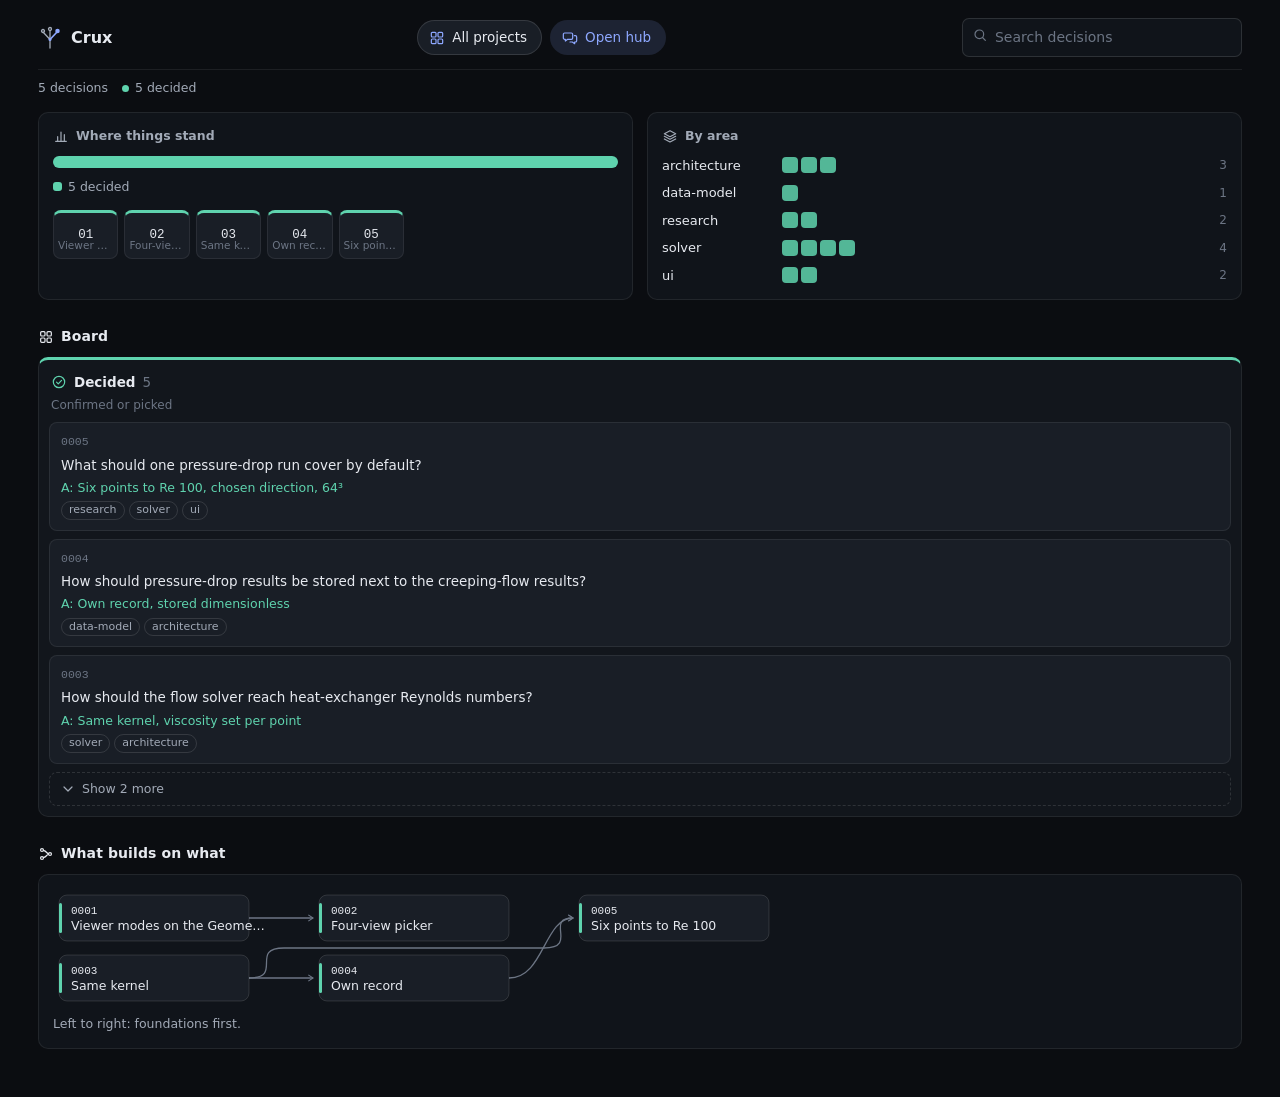
==== commit 994de16e: "Decisions 0003-0005 (HX-1) on the branch; scope §19 notes what H4 needs Co-Authored-By: Claude Opus " ====
--- a/.decisions/index.html
+++ b/.decisions/index.html
@@ -97,7 +97,7 @@
 <div class="sub" id="sub"></div>
 <div id="out"></div>
 </main>
-<script id="data" type="application/json">[{"id":1,"slug":"next-up-after-v0-34","title":"What should the next Lab session build after v0.34.0?","date":"2026-11-02","mode":"quick","deep":true,"lenses":["research","solver","architecture"],"status":"decided","context":"v0.32.0–v0.34.0 (flow in the sweep, Atlas modes, Atlas entry points) merged to main on 2026-10-15. NEXT_STEPS.md names the F13LD.sweep flow port next, then HX-1 inertial pressure drop; scope §17 lists them the other way round. Two older items are still open in the code: buckling and crush voxel prep on the main thread (the 2026-10-08 goal), and a handful of small follow-ups. Nothing has moved in Lab or Sweep since 2026-10-15.","depends_on":[],"conflicts":[],"log_refs":[{"file":"docs/NEXT_STEPS.md","entry":"PICK UP HERE (2026-10-15): (2) Sweep flow port, (3) HX-1"},{"file":"docs/FLUIDS_LBM_SCOPE.md","entry":"§11.7 Reynolds list waits for the user's answer; §17 Next: HX-1, then Sweep port"},{"file":"docs/NEXT_STEPS.md","entry":"§1 (2026-10-08): Buckling and Crush prep onto background workers"}],"options":[{"key":"A","name":"F13LD.sweep flow port","summary":"Copy 14e, 19g and 19h into Sweep's solver/lab/, flow at 32³ in Fast and 64³ otherwise, append flow columns after the existing ones so F13LD.ingest's validator keeps passing. Vault columns in a later pass.","pros":["It is the order Matt set on 2026-10-15 and has been queued since 2026-10-14.","Puts permeability and wall shear into the database that Vault and surrogate work read from, at sweep scale.","14e, 19g and 19h are close to clean copies: 19g needs only WGPU.device (already in Sweep) and 19h's summary code has no UI ties.","Porting the Stokes-only solver now gives Sweep a fixed copy before HX-1 changes 19g."],"cons":["17c's flow job does not copy cleanly: it pulls in the whole worker pool and kernels 13–14 that Sweep lacks. Use the existing no-worker path (buildFlowLinks) or copy 17c and its imports.","Work happens in another repo that is not checked out here; Lab itself gains nothing user-visible.","Once HX-1 lands, 19g changes and Sweep's copy must be re-synced."],"effort":"About 1–2 sessions, mostly in the Sweep repo.","source":"claude","assumptions":["Sweep's single-thread link build is fast enough at 32³ and 64³ (it runs once per design, before a solve of under a second).","F13LD.ingest's validator accepts columns appended after the existing ones."],"risks":["The 17c dependency grows into copying 13, 13b, 13c, 13d and 14 too, widening the byte-copy contract between the repos.","Flow at 32³ in Fast may fall below the grid rule (scope §3.8) on thin-pore designs; the coarse flag must travel with the port."],"estimates":[{"what":"Effort","value":"1–2 sessions","basis":"14e, 19g, 19h copy with small guards; Lab's 62-sweep.js:537-554 is a ready template for the caller"},{"what":"Flow time per design in Sweep","value":"about 0.1–0.4 s solve at 64³ on an RTX, plus link build","basis":"scope §12–13: 64³ about 0.09 s per direction bench, 0.35–0.41 s per design measured by Matt"}]},{"key":"B","name":"HX-1 inertial pressure drop","summary":"Per-axis flow at a list of Reynolds numbers with a mean-velocity force controller, Darcy–Forchheimer fit, Fanning friction factor, unsteady flag, heat-exchanger fluid presets and a long-format CSV (scope §11.2).","pros":["The kernel is already fully nonlinear (quadratic equilibrium, Guo forcing); only the driver, cache key and outputs are new.","A ready pass/fail check now exists: Tupin and Ohta refit Castro's measurements with Forchheimer (k and β for gyroid, P and D), which would close the F12 P-gap question.","Serves the heat-exchanger database user directly and is the gate for HX-2 convective heat transfer.","The Reynolds-list blocker is softer than it looks: Castro's experiments span Re 29–145, inside the scope's default 1–200."],"cons":["Largest of the options: controller, warm start, per-Re cache and results, presets, cards, sweep and long CSV.","Breaks the linear-flow assumptions the cards rely on (fields stored per unit force, wall shear rescaled linearly, cache without fluid), so the Stokes path must be kept separate and unchanged.","64³ is marginal: published TRT runs at Re up to about 200 used about 38 cells per sphere diameter; higher points need 128³ and averaging if unsteady."],"effort":"About 3–4 sessions.","source":"claude","assumptions":["Matt accepts the scope defaults (1, 10, 50, 100, 200) without the user's operating range, editable later.","The Stokes path stays byte-identical, so cards, sweep and the Sweep port are unaffected."],"risks":["Compressibility error at higher Re (Mach) and τ near ½ make the top Re points noisy at 64³; results need a resolution flag.","Unsteady onset (Re about 110–250 in periodic packs) forces long time-averaged runs at 128³, tens of seconds per point."],"estimates":[{"what":"Effort","value":"3–4 sessions","basis":"earlier fluids phases took about one session each; no kernel rewrite, but four layers (driver, results, UI and CSV, validation)"},{"what":"Run time per design","value":"about 5 Re × 3 axes = 15 solves; seconds at 64³, 10–60 s per unsteady point at 128³","basis":"64³ bench 0.09 s per direction from rest; 128³ 2.9 s per 5,000 steps; unsteady averaging about 10⁵ steps (extrapolated)"}]},{"key":"C","name":"Buckling and crush prep off the main thread","summary":"The 2026-10-08 goal: crush upload async on the 17c pool (0/1 cube), buckling voxelized once and sent to the axis workers, predict probe timed and moved if slow. Bit-identical checks in validate-prep.js.","pros":["Smallest self-contained piece, entirely in Lab; the pattern and pieces already exist (labPrepElasticParallel, _TV_PREP_CACHE, 16b's fallback).","Removes the last page freeze; buckling stops voxelizing once per axis worker.","Easy to verify: bit-identical grids, buckling factors unchanged."],"cons":["Both features are off by default, so few runs hit the freeze today.","Moves no research question forward and does not touch the fluids track Matt has been driving."],"effort":"About 1 session.","source":"claude","assumptions":["Prep, not the solve, is the bulk of the freeze (to profile first, as §1 asks)."],"risks":["16g's upload has five call sites; making it async can reorder state in the crush run loop."],"estimates":[{"what":"Effort","value":"about 1 session","basis":"same pattern v0.24.0 used for elastic, with the checks already written"}]},{"key":"D","name":"Small follow-ups pass","summary":"Validators runnable from the repo root, the phone-width header overflow, and Lab → Vault push matching on vault_id (Phase 4 of the round-trip scope).","pros":["Clears known debt; every validator running from the root makes later sessions' checks cheaper.","Each item is low risk and independently reversible."],"cons":["The Vault push is not small: no push code exists yet, so it is really its own phase.","Little user-visible value apart from the phone header."],"effort":"Under 1 session without the Vault push; 1–2 with it.","source":"claude","assumptions":["The Vault push is scoped out or done as a separate phase."],"risks":["Scope creep into the round trip, which needs Ingest and Vault changes too."],"estimates":[{"what":"Effort","value":"half a session for validators and header","basis":"two require-path fixes and one CSS breakpoint"}]},{"key":"E","name":"Viewer modes on the Geometry tab","summary":"Look into a curvature view, and other views to swap to on the main page beyond the shaded one.","pros":[],"cons":[],"source":"human"}],"criteria":[{"name":"Value of the result","scores":{"A":3,"B":3,"C":2,"D":1},"note":"A fills the comparison database; B answers the Castro gap and serves the HX user"},{"name":"Time to first result","scores":{"A":3,"B":1,"C":3,"D":3}},{"name":"Risk to existing results","scores":{"A":3,"B":2,"C":2,"D":3},"note":"B must keep the Stokes path identical; C touches five crush call sites"},{"name":"Readiness (nothing blocking)","scores":{"A":2,"B":2,"C":3,"D":3},"note":"A: 17c copy question and a repo not checked out here; B: Reynolds list waits on the user"},{"name":"Fits Matt's stated order","scores":{"A":3,"B":2,"C":1,"D":1}}],"evidence":[{"claim":"Sweep's solver/lab/ has no flow files (14e, 17c, 19g, 19h absent) and no commits since 2026-10-14, so the port has not started.","options":["A"],"source":"GitHub API, mshomper/f13ld.sweep contents and commits","url":"https://github.com/mshomper/f13ld.sweep"},{"claim":"17c's flow job depends on the whole worker pool and kernels Sweep lacks; 14e, 19g and 19h copy with small guards, and a no-worker path already exists.","options":["A"],"judgment":true},{"claim":"Lab's flow kernel is D3Q19 TRT with Guo forcing and a full quadratic equilibrium; it runs in the Stokes limit only because the force is tiny (g = 1e-5·(64/N)²).","options":["B"],"judgment":true},{"claim":"Castro's measurements span Re 29–145; a Forchheimer refit gives k and β for D (8.68e-8 m², 5390 /m), gyroid (2.40e-7 m², 3044 /m) and P (1.31e-7 m², 4035 /m), and Darcy underestimated k by 36–85 %.","options":["B"],"source":"Tupin & Ohta, comment on Castro et al. 2019 (Materials)","url":"https://pmc.ncbi.nlm.nih.gov/articles/PMC7321472"},{"claim":"TRT with CLI walls on a periodic sphere pack: departs from Darcy at Re_p about 20, unsteady at about 180, and used about 38 cells per diameter with Λ = 3/16 up to Re_p about 200.","options":["B"],"source":"Fattahi et al., Pore-scale lattice Boltzmann simulation of laminar and turbulent flow through a sphere pack (arXiv 1508.02960)","url":"https://arxiv.org/abs/1508.02960"},{"claim":"TPMS lattices leave the Darcy regime early: Re about 4 for Primitive, about 20 for Diamond.","options":["B"],"source":"Rathore et al., Flow Characterization in TPMS based Porous Geometries: Part 1 (arXiv 2205.03591)","url":"https://arxiv.org/abs/2205.03591"},{"claim":"Buckling and crush prep are still synchronous (16g upload, per-worker voxelization in 16h and 16c); labPrepElasticParallel and _TV_PREP_CACHE exist to reuse.","options":["C"],"judgment":true}],"recommended":"A","recommendation":"Port first, as Matt ordered: it is one to two sessions, it lands flow in the comparison database before HX-1 changes 19g, and its one snag (17c) has a ready workaround. Then HX-1, which now has a real validation target in the Tupin and Ohta refit of Castro.","confidence":"lean","change_mind":"If the heat-exchanger user is waiting, or Matt wants the Castro P-gap closed before more data goes to Vault, B goes first: the kernel is ready and the Tupin and Ohta β values make it testable now.","chosen":"E","reason":"neither, I actually want to look into a curvature visualization toggle for the lab. Which made me think of other visualization toggles we could swap into for the main page of the lab rather than just the \"shader\" view","decided_on":"2026-11-06","superseded_by":null,"challenge":null,"settles":[],"_file":"0001-next-up-after-v0-34.html"},{"id":2,"slug":"geometry-view-picker-scope","title":"Which views should the Geometry tab's picker offer first?","date":"2026-11-06","mode":"quick","lenses":["ui","solver"],"status":"decided","context":"The Geometry tab only shows the shaded view. A scratch test showed curvature can be read from the viewer's stored field to 1–2 % at 48³ with a two-voxel sampling step, so geometry readouts need no solver or re-bake.","depends_on":[1],"conflicts":[],"options":[{"key":"A","name":"Four-view picker","summary":"Shaded plus Curvature, Overhang, Wall thickness and Pore size, sharing one colour bar and control row. About 1–2 sessions.","pros":["All four concern printability and pore geometry and are built the same way."],"cons":["Thickness and pore size add a shader loop, which needs a compile check on Windows."],"source":"claude"},{"key":"B","name":"Curvature only","summary":"The smallest version, under a session.","pros":["Quickest answer to a curvature question."],"cons":["The picker work gets revisited as soon as a second view arrives."],"source":"claude"},{"key":"C","name":"All seven views","summary":"Also Surface direction, X-ray and Networks. About 3–4 sessions.","pros":["Most complete."],"cons":["X-ray and Networks each need their own mechanism."],"source":"claude"}],"recommended":"A","recommendation":"All four share one purpose and one mechanism.","confidence":"lean","chosen":"A","reason":"","decided_on":"2026-11-06","superseded_by":null,"challenge":null,"settles":[{"key":"curvature sign","value":"positive = convex solid, outward normal out of the solid"}],"_file":"0002-geometry-view-picker-scope.html"},{"id":10,"slug":"per-design-geometry-numbers","title":"How should Lab measure and show each design's thinnest wall, tightest gap and tightest radius?","date":"2026-11-11","mode":"quick","lenses":["ui","solver"],"status":"decided","context":"The v0.35.0 Geometry views colour the surface but give no single number per design. Lab already measures 'thinnest feature' for the sweep with inscribed balls on the 0/1 voxels (14d, 5th percentile), while the Wall thickness and Pore size views measure straight through along the surface normal. The two definitions read differently on the same design, so the choice decides which one users trust.","depends_on":[2],"conflicts":[],"options":[{"key":"A","name":"Inscribed-ball numbers, on each Geometry tile","summary":"Reuse the sweep's existing measure (largest ball that fits, 5th percentile) for wall and gap, plus the 5th-percentile tightest radius from the baked curvature; run once per design on the worker pool and show one line on each tile for the active view, red under the slider limit.","pros":["Same number as the sweep CSV and Atlas, so Lab and Sweep agree.","Reuses tested code (periodic distance transform in 14c/14d); about one session."],"cons":["Can read thicker than the colour map shows on oblique sheets, because the view measures along the normal."],"effort":"About one session: one new pool job in 17c, a tile readout in 31, lab.css.","source":"claude"},{"key":"B","name":"Along-the-normal numbers, matching the colour map","summary":"Compute the same straight-through chord the Wall thickness and Pore size views draw, on the CPU over surface points, and report its 5th percentile on each tile.","pros":["The number always matches the reddest spot the user sees."],"cons":["New CPU code that differs from the sweep's 'thinnest feature', so two thinnest-wall numbers exist in Lab.","Pore size along the normal is not a true pore diameter (noted in v0.35.0)."],"effort":"About 1.5 sessions: new chord march on the pool plus the same tile readout.","source":"claude"},{"key":"C","name":"Inscribed-ball numbers as card rows","summary":"Same measure as A, but shown as rows on the design cards (Geometry section) instead of on the tiles.","pros":["Visible on every tab and exportable with the cards later."],"cons":["Cards are already dense; the number sits away from the view it explains."],"effort":"About one session; touches 40-design-grid card rows.","source":"claude"}],"recommended":"A","recommendation":"One definition across Lab and Sweep is worth more than an exact match to the colour map; the tile line puts the number where the eye already is.","confidence":"lean","chosen":"A","reason":"","decided_on":"2026-11-11","superseded_by":null,"challenge":null,"settles":[],"_file":"0010-per-design-geometry-numbers.html"},{"id":11,"slug":"buckling-crush-prep-on-workers","title":"When and how should Buckling and Crush voxel prep move off the main thread?","date":"2026-11-11","mode":"quick","lenses":["architecture","solver"],"status":"decided","context":"Turning on Crush or Buckling still freezes the page while voxels are built on the main thread (both are off by default). Moving it to the 17c worker pool as v0.24.0 did for elastic touches six files (16g, 16c, 16e, 16h, 17c and 50-controls) and needs bit-identical checks, so it is bigger than a tidy-up.","depends_on":[],"conflicts":[],"options":[{"key":"A","name":"Crush first, as its own small release","summary":"Make the crush solver's setup wait on the pool's 0/1 grid (shared cache with elastic), keep a main-thread fallback, extend validate-prep.js. Buckling follows later.","pros":["Removes the bigger freeze with about half the risk.","Five call sites, one solver file plus 50-controls."],"cons":["Buckling still voxelizes once per axis in each worker until the second step."],"effort":"About one session.","source":"claude"},{"key":"B","name":"Both together, one release","summary":"Crush as in A, plus buckling builds its grid once on the pool and sends it to the axis workers, and the buckling-size probe moves to the pool if it takes over 50 ms.","pros":["Closes the item in one go; one click-test round."],"cons":["Larger change across both solvers; harder to bisect if a factor shifts."],"effort":"About two sessions.","source":"claude"},{"key":"C","name":"Keep it queued","summary":"Leave it behind the Sweep flow port and HX-1; both features stay off by default.","pros":["No solver files touched while HX-1 is planned."],"cons":["The freeze stays for anyone who turns them on."],"effort":"None now.","source":"claude"}],"recommended":"A","recommendation":"Crush is the longer freeze and the cleaner change; doing it alone keeps the check simple and the release small.","confidence":"lean","chosen":"A","reason":"","decided_on":"2026-11-11","superseded_by":null,"challenge":null,"settles":[],"_file":"0011-buckling-crush-prep-on-workers.html"},{"id":12,"slug":"thinnest-wall-measure","title":"Which measure should 'thinnest wall' and 'tightest gap' use, now that the sweep's measure reads the thickest place on smooth TPMS?","date":"2026-11-11","mode":"quick","lenses":["solver","data-model"],"status":"decided","context":"Building decision 0010 showed that the sweep's thinnest-feature measure (14d) keeps only local peaks of the distance map. On smooth shapes like Schwarz P those are just the node centres (8 points), so it reports 82.5 of 96 voxels (4.3 mm in a 5 mm cell) instead of the neck. It works on even struts and plates and on rough fields (spinodoid 2.5 voxels). The textbook maximal-ball test overshoots the other way (387,000 points, 5th percentile 3.3 voxels from surface noise). The sweep CSV column thinnest_feature and the sweep builder's 'by thinnest feature' already use the flawed number.","depends_on":[10],"conflicts":[],"options":[{"key":"A","name":"Local thickness, in Lab and the sweep","summary":"Every solid voxel gets the diameter of the largest ball that fits in the solid and covers it (the trabecular-thickness method used by BoneJ). Report the 5th percentile by volume. Pore space the same way for the tightest gap. Replace the sweep's thinnest feature with it.","pros":["The standard measure for bone and scaffolds; reads the neck on Schwarz P.","Lab and Sweep keep one definition, as decision 0010 intended."],"cons":["Sweep CSV thinnest-feature values change for smooth designs (they were wrong); 'by thinnest feature' sweeps step differently.","Heavier: about 1 to 3 s per design at 96³, in the background on the pool."],"effort":"About one session more: new function in 14d, a check against plates, struts and a Schwarz P neck measured analytically, sweep columns re-labelled in the notes.","source":"claude"},{"key":"B","name":"Local thickness in Lab only","summary":"Same measure as A on the Geometry tiles; the sweep keeps its current number until a separate round.","pros":["No change to sweep results in this release."],"cons":["Two different 'thinnest' numbers in Lab until the sweep is fixed; the sweep keeps a known-wrong value."],"effort":"About one session.","source":"claude"},{"key":"C","name":"Straight-through chord, matching the colour map","summary":"Report the 5th percentile of the along-the-normal thickness the Wall thickness and Pore size views draw (option B of 0010).","pros":["Matches the reddest spot on screen."],"cons":["Not a standard measure; reads thin at grazing angles; sweep still unfixed."],"effort":"About 1.5 sessions.","source":"claude"}],"recommended":"A","recommendation":"It is the established thickness measure, it fixes a wrong number already in sweep results, and it keeps the one-definition promise of 0010.","confidence":"lean","chosen":"A","reason":"","decided_on":"2026-11-11","superseded_by":null,"challenge":null,"settles":[{"key":"thinnest wall measure","value":"local thickness (largest inscribed ball containing each solid voxel, Hildebrand–Rüegsegger / BoneJ Tb.Th style), 5th percentile by volume; tightest gap = the same on the pore space"}],"_file":"0012-thinnest-wall-measure.html"}]</script>
+<script id="data" type="application/json">[{"id":1,"slug":"next-up-after-v0-34","title":"What should the next Lab session build after v0.34.0?","date":"2026-11-02","mode":"quick","deep":true,"lenses":["research","solver","architecture"],"status":"decided","context":"v0.32.0–v0.34.0 (flow in the sweep, Atlas modes, Atlas entry points) merged to main on 2026-10-15. NEXT_STEPS.md names the F13LD.sweep flow port next, then HX-1 inertial pressure drop; scope §17 lists them the other way round. Two older items are still open in the code: buckling and crush voxel prep on the main thread (the 2026-10-08 goal), and a handful of small follow-ups. Nothing has moved in Lab or Sweep since 2026-10-15.","depends_on":[],"conflicts":[],"log_refs":[{"file":"docs/NEXT_STEPS.md","entry":"PICK UP HERE (2026-10-15): (2) Sweep flow port, (3) HX-1"},{"file":"docs/FLUIDS_LBM_SCOPE.md","entry":"§11.7 Reynolds list waits for the user's answer; §17 Next: HX-1, then Sweep port"},{"file":"docs/NEXT_STEPS.md","entry":"§1 (2026-10-08): Buckling and Crush prep onto background workers"}],"options":[{"key":"A","name":"F13LD.sweep flow port","summary":"Copy 14e, 19g and 19h into Sweep's solver/lab/, flow at 32³ in Fast and 64³ otherwise, append flow columns after the existing ones so F13LD.ingest's validator keeps passing. Vault columns in a later pass.","pros":["It is the order Matt set on 2026-10-15 and has been queued since 2026-10-14.","Puts permeability and wall shear into the database that Vault and surrogate work read from, at sweep scale.","14e, 19g and 19h are close to clean copies: 19g needs only WGPU.device (already in Sweep) and 19h's summary code has no UI ties.","Porting the Stokes-only solver now gives Sweep a fixed copy before HX-1 changes 19g."],"cons":["17c's flow job does not copy cleanly: it pulls in the whole worker pool and kernels 13–14 that Sweep lacks. Use the existing no-worker path (buildFlowLinks) or copy 17c and its imports.","Work happens in another repo that is not checked out here; Lab itself gains nothing user-visible.","Once HX-1 lands, 19g changes and Sweep's copy must be re-synced."],"effort":"About 1–2 sessions, mostly in the Sweep repo.","source":"claude","assumptions":["Sweep's single-thread link build is fast enough at 32³ and 64³ (it runs once per design, before a solve of under a second).","F13LD.ingest's validator accepts columns appended after the existing ones."],"risks":["The 17c dependency grows into copying 13, 13b, 13c, 13d and 14 too, widening the byte-copy contract between the repos.","Flow at 32³ in Fast may fall below the grid rule (scope §3.8) on thin-pore designs; the coarse flag must travel with the port."],"estimates":[{"what":"Effort","value":"1–2 sessions","basis":"14e, 19g, 19h copy with small guards; Lab's 62-sweep.js:537-554 is a ready template for the caller"},{"what":"Flow time per design in Sweep","value":"about 0.1–0.4 s solve at 64³ on an RTX, plus link build","basis":"scope §12–13: 64³ about 0.09 s per direction bench, 0.35–0.41 s per design measured by Matt"}]},{"key":"B","name":"HX-1 inertial pressure drop","summary":"Per-axis flow at a list of Reynolds numbers with a mean-velocity force controller, Darcy–Forchheimer fit, Fanning friction factor, unsteady flag, heat-exchanger fluid presets and a long-format CSV (scope §11.2).","pros":["The kernel is already fully nonlinear (quadratic equilibrium, Guo forcing); only the driver, cache key and outputs are new.","A ready pass/fail check now exists: Tupin and Ohta refit Castro's measurements with Forchheimer (k and β for gyroid, P and D), which would close the F12 P-gap question.","Serves the heat-exchanger database user directly and is the gate for HX-2 convective heat transfer.","The Reynolds-list blocker is softer than it looks: Castro's experiments span Re 29–145, inside the scope's default 1–200."],"cons":["Largest of the options: controller, warm start, per-Re cache and results, presets, cards, sweep and long CSV.","Breaks the linear-flow assumptions the cards rely on (fields stored per unit force, wall shear rescaled linearly, cache without fluid), so the Stokes path must be kept separate and unchanged.","64³ is marginal: published TRT runs at Re up to about 200 used about 38 cells per sphere diameter; higher points need 128³ and averaging if unsteady."],"effort":"About 3–4 sessions.","source":"claude","assumptions":["Matt accepts the scope defaults (1, 10, 50, 100, 200) without the user's operating range, editable later.","The Stokes path stays byte-identical, so cards, sweep and the Sweep port are unaffected."],"risks":["Compressibility error at higher Re (Mach) and τ near ½ make the top Re points noisy at 64³; results need a resolution flag.","Unsteady onset (Re about 110–250 in periodic packs) forces long time-averaged runs at 128³, tens of seconds per point."],"estimates":[{"what":"Effort","value":"3–4 sessions","basis":"earlier fluids phases took about one session each; no kernel rewrite, but four layers (driver, results, UI and CSV, validation)"},{"what":"Run time per design","value":"about 5 Re × 3 axes = 15 solves; seconds at 64³, 10–60 s per unsteady point at 128³","basis":"64³ bench 0.09 s per direction from rest; 128³ 2.9 s per 5,000 steps; unsteady averaging about 10⁵ steps (extrapolated)"}]},{"key":"C","name":"Buckling and crush prep off the main thread","summary":"The 2026-10-08 goal: crush upload async on the 17c pool (0/1 cube), buckling voxelized once and sent to the axis workers, predict probe timed and moved if slow. Bit-identical checks in validate-prep.js.","pros":["Smallest self-contained piece, entirely in Lab; the pattern and pieces already exist (labPrepElasticParallel, _TV_PREP_CACHE, 16b's fallback).","Removes the last page freeze; buckling stops voxelizing once per axis worker.","Easy to verify: bit-identical grids, buckling factors unchanged."],"cons":["Both features are off by default, so few runs hit the freeze today.","Moves no research question forward and does not touch the fluids track Matt has been driving."],"effort":"About 1 session.","source":"claude","assumptions":["Prep, not the solve, is the bulk of the freeze (to profile first, as §1 asks)."],"risks":["16g's upload has five call sites; making it async can reorder state in the crush run loop."],"estimates":[{"what":"Effort","value":"about 1 session","basis":"same pattern v0.24.0 used for elastic, with the checks already written"}]},{"key":"D","name":"Small follow-ups pass","summary":"Validators runnable from the repo root, the phone-width header overflow, and Lab → Vault push matching on vault_id (Phase 4 of the round-trip scope).","pros":["Clears known debt; every validator running from the root makes later sessions' checks cheaper.","Each item is low risk and independently reversible."],"cons":["The Vault push is not small: no push code exists yet, so it is really its own phase.","Little user-visible value apart from the phone header."],"effort":"Under 1 session without the Vault push; 1–2 with it.","source":"claude","assumptions":["The Vault push is scoped out or done as a separate phase."],"risks":["Scope creep into the round trip, which needs Ingest and Vault changes too."],"estimates":[{"what":"Effort","value":"half a session for validators and header","basis":"two require-path fixes and one CSS breakpoint"}]},{"key":"E","name":"Viewer modes on the Geometry tab","summary":"Look into a curvature view, and other views to swap to on the main page beyond the shaded one.","pros":[],"cons":[],"source":"human"}],"criteria":[{"name":"Value of the result","scores":{"A":3,"B":3,"C":2,"D":1},"note":"A fills the comparison database; B answers the Castro gap and serves the HX user"},{"name":"Time to first result","scores":{"A":3,"B":1,"C":3,"D":3}},{"name":"Risk to existing results","scores":{"A":3,"B":2,"C":2,"D":3},"note":"B must keep the Stokes path identical; C touches five crush call sites"},{"name":"Readiness (nothing blocking)","scores":{"A":2,"B":2,"C":3,"D":3},"note":"A: 17c copy question and a repo not checked out here; B: Reynolds list waits on the user"},{"name":"Fits Matt's stated order","scores":{"A":3,"B":2,"C":1,"D":1}}],"evidence":[{"claim":"Sweep's solver/lab/ has no flow files (14e, 17c, 19g, 19h absent) and no commits since 2026-10-14, so the port has not started.","options":["A"],"source":"GitHub API, mshomper/f13ld.sweep contents and commits","url":"https://github.com/mshomper/f13ld.sweep"},{"claim":"17c's flow job depends on the whole worker pool and kernels Sweep lacks; 14e, 19g and 19h copy with small guards, and a no-worker path already exists.","options":["A"],"judgment":true},{"claim":"Lab's flow kernel is D3Q19 TRT with Guo forcing and a full quadratic equilibrium; it runs in the Stokes limit only because the force is tiny (g = 1e-5·(64/N)²).","options":["B"],"judgment":true},{"claim":"Castro's measurements span Re 29–145; a Forchheimer refit gives k and β for D (8.68e-8 m², 5390 /m), gyroid (2.40e-7 m², 3044 /m) and P (1.31e-7 m², 4035 /m), and Darcy underestimated k by 36–85 %.","options":["B"],"source":"Tupin & Ohta, comment on Castro et al. 2019 (Materials)","url":"https://pmc.ncbi.nlm.nih.gov/articles/PMC7321472"},{"claim":"TRT with CLI walls on a periodic sphere pack: departs from Darcy at Re_p about 20, unsteady at about 180, and used about 38 cells per diameter with Λ = 3/16 up to Re_p about 200.","options":["B"],"source":"Fattahi et al., Pore-scale lattice Boltzmann simulation of laminar and turbulent flow through a sphere pack (arXiv 1508.02960)","url":"https://arxiv.org/abs/1508.02960"},{"claim":"TPMS lattices leave the Darcy regime early: Re about 4 for Primitive, about 20 for Diamond.","options":["B"],"source":"Rathore et al., Flow Characterization in TPMS based Porous Geometries: Part 1 (arXiv 2205.03591)","url":"https://arxiv.org/abs/2205.03591"},{"claim":"Buckling and crush prep are still synchronous (16g upload, per-worker voxelization in 16h and 16c); labPrepElasticParallel and _TV_PREP_CACHE exist to reuse.","options":["C"],"judgment":true}],"recommended":"A","recommendation":"Port first, as Matt ordered: it is one to two sessions, it lands flow in the comparison database before HX-1 changes 19g, and its one snag (17c) has a ready workaround. Then HX-1, which now has a real validation target in the Tupin and Ohta refit of Castro.","confidence":"lean","change_mind":"If the heat-exchanger user is waiting, or Matt wants the Castro P-gap closed before more data goes to Vault, B goes first: the kernel is ready and the Tupin and Ohta β values make it testable now.","chosen":"E","reason":"neither, I actually want to look into a curvature visualization toggle for the lab. Which made me think of other visualization toggles we could swap into for the main page of the lab rather than just the \"shader\" view","decided_on":"2026-11-06","superseded_by":null,"challenge":null,"settles":[],"_file":"0001-next-up-after-v0-34.html"},{"id":2,"slug":"geometry-view-picker-scope","title":"Which views should the Geometry tab's picker offer first?","date":"2026-11-06","mode":"quick","lenses":["ui","solver"],"status":"decided","context":"The Geometry tab only shows the shaded view. A scratch test showed curvature can be read from the viewer's stored field to 1–2 % at 48³ with a two-voxel sampling step, so geometry readouts need no solver or re-bake.","depends_on":[1],"conflicts":[],"options":[{"key":"A","name":"Four-view picker","summary":"Shaded plus Curvature, Overhang, Wall thickness and Pore size, sharing one colour bar and control row. About 1–2 sessions.","pros":["All four concern printability and pore geometry and are built the same way."],"cons":["Thickness and pore size add a shader loop, which needs a compile check on Windows."],"source":"claude"},{"key":"B","name":"Curvature only","summary":"The smallest version, under a session.","pros":["Quickest answer to a curvature question."],"cons":["The picker work gets revisited as soon as a second view arrives."],"source":"claude"},{"key":"C","name":"All seven views","summary":"Also Surface direction, X-ray and Networks. About 3–4 sessions.","pros":["Most complete."],"cons":["X-ray and Networks each need their own mechanism."],"source":"claude"}],"recommended":"A","recommendation":"All four share one purpose and one mechanism.","confidence":"lean","chosen":"A","reason":"","decided_on":"2026-11-06","superseded_by":null,"challenge":null,"settles":[{"key":"curvature sign","value":"positive = convex solid, outward normal out of the solid"}],"_file":"0002-geometry-view-picker-scope.html"},{"id":3,"slug":"hx1-reaching-reynolds","title":"How should the flow solver reach heat-exchanger Reynolds numbers?","date":"2026-11-11","mode":"full","lenses":["solver","architecture"],"status":"decided","context":"HX-1 needs flow at pore Reynolds numbers of about 1–100 (Castro et al. 2019 ran at 29–145; heat exchangers 10–500). The GPU kernel in 19g already solves the full Navier–Stokes equations (its equilibrium keeps the quadratic velocity terms), so no physics is missing: today it simply runs very slowly (lattice speed about 0.01) in a very viscous lattice fluid (relaxation time 1.5), which puts the Reynolds number well below 1. Reaching Re 100 means a faster lattice flow and a much less viscous lattice fluid, and the question is whether the present collision rule (two relaxation times, TRT) holds up there or a new, more stable rule is needed. Either way the creeping-flow path the cards, sweep and Sweep port use stays exactly as it is.","depends_on":[],"conflicts":[],"log_refs":[{"file":"docs/FLUIDS_LBM_SCOPE.md","entry":"§3.1 TRT with magic parameter 3/16; §11.2 HX-1 lattice limits (speed ≤ 0.1, relaxation time clear of ½, Re near 100 at 64³)"},{"file":"docs/FLUIDS_LBM_SCOPE.md","entry":"§12 check F3: TRT + CLI walls keep permeability to 2 ppm across relaxation times 0.6–2.0"}],"options":[{"key":"A","name":"Same kernel, viscosity set per point","summary":"Keep D3Q19, TRT and CLI walls. Each Reynolds point keeps the lattice flow at about 0.03 mean pore speed (peaks near 0.1; compressibility error scales with the speed squared, a few tenths of a percent at the mean speed, checked on a straight channel where the exact answer has no inertia at all) and lowers the relaxation time toward 0.51 to reach its Reynolds number. The magic parameter (3/16 now, or 1/4, which is more stable for fast flow) is settled by a GPU bench before coding.","pros":["No new kernel: every check already passed (F1–F11, W1–W5) still describes the code that runs.","TRT with CLI walls keeps the wall in place whatever the relaxation time (check F3, 2 ppm), so the answer depends on the Reynolds number alone and changing viscosity per point is safe.","The grid, not stability, is the real ceiling: at 64³ a 70 % gyroid has about 29 cells across its pores, and the boundary layers at Re 100 are already only about 3 cells thick. A more stable rule would mostly buy points the grid cannot resolve.","A console bench on today's main (no code change) can measure stability, steps and time at Re 1–200 before anything is built."],"cons":["Close to a relaxation time of ½, TRT can go unstable at sharp strut edges; the cap (Re about 100 at 64³, about 400 at 128³) is an estimate until the bench runs.","A less viscous lattice fluid settles more slowly: steps per point grow roughly as one over the viscosity, so the top point costs about 10–40 times what a creeping-flow solve does.","If the bench shows instability below Re 100 at 64³, this option needs the 1/4 parameter or a cap lower than users want."],"effort":"No extra effort beyond HX-1 itself (about 3 sessions in all); half an hour of Matt's time for the GPU bench.","source":"claude"},{"key":"B","name":"New, more stable collision rule","summary":"Replace TRT for inertial runs with a cumulant or regularized collision rule, which stays stable much closer to zero viscosity and is the usual choice for higher-Reynolds lattice Boltzmann work. Creeping flow keeps TRT.","pros":["More headroom against blow-ups at sharp edges and thin throats.","Opens a path to the top of the heat-exchanger range (Re 200–500) on finer grids later."],"cons":["Two kernels to keep: the GPU step, stress and velocity shaders and the Float64 CPU reference all need a second version, and the wall checks (F1–F7, W1–W4) must be re-run and may fail as Bouzidi walls did with TRT.","The proven property that the wall stays put as viscosity changes is specific to TRT with a fixed magic parameter; a new rule needs its own proof.","Stability past the grid limit buys little accuracy: under-resolved boundary layers give stable but wrong pressure drop.","A new collision operator is a larger change than the request needs, before any measurement says TRT is not enough."],"effort":"About 2 extra sessions on top of HX-1, mostly re-validation.","source":"claude"}],"criteria":[{"name":"Physical fidelity","scores":{"A":3,"B":3},"note":"both are full Navier–Stokes; accuracy is set by the grid in both"},{"name":"Run time","scores":{"A":2,"B":2},"note":"settling time is physics, not the collision rule"},{"name":"Robustness near the top point","scores":{"A":2,"B":3}},{"name":"Validation effort","scores":{"A":3,"B":1},"note":"A reuses every passed check"},{"name":"Credibility to a reviewer","scores":{"A":3,"B":2},"note":"TRT + interpolated walls is the documented porous-media standard (Khirevich et al. 2015)"}],"recommended":"A","recommendation":"The grid limits accuracy before TRT's stability does, so a new collision rule would mostly buy points the grid cannot resolve. Bench first; move to B only if TRT blows up below Re 100 at 64³.","confidence":"lean","chosen":"A","reason":"","decided_on":"2026-11-11","superseded_by":null,"challenge":null,"settles":[{"key":"lattice Boltzmann collision for inertial flow","value":"D3Q19 TRT with CLI interpolated walls (no new collision operator); Reynolds number reached by lowering the relaxation time per point at a mean pore lattice speed of about 0.03; magic parameter 3/16, or 1/4 if the GPU bench shows it is needed"}],"_file":"0003-hx1-reaching-reynolds.html"},{"id":4,"slug":"hx1-results-storage","title":"How should pressure-drop results be stored next to the creeping-flow results?","date":"2026-11-11","mode":"full","lenses":["data-model","architecture"],"status":"decided","context":"Today one flow record per design (FLOW_BY_DESIGN) holds permeability, wall shear per unit force and the velocity fields; it is cached on geometry, grid and tolerance only, because in creeping flow speed, fluid and viscosity are pure rescales. That stops being true once inertia matters: every Reynolds number is its own solve. But one thing carries over: for a given geometry the pressure drop in dimensionless form (friction factor against Reynolds number) does not depend on the fluid or the cell size. So the same 'solve once, change the fluid live' behaviour is possible if the results are stored dimensionless. HX-2 (heat transfer) will run on each converged HX-1 flow, so the storage also decides whether HX-2 needs the velocity fields kept or can work while they are still on the GPU.","depends_on":[3],"conflicts":[],"log_refs":[{"file":"docs/FLUIDS_LBM_SCOPE.md","entry":"§3.10 cache signature excludes fluid and flow settings; §11.4 sweep columns and the long-format CSV (decided 2026-10-07)"},{"file":"docs/NEXT_STEPS.md","entry":"F13LD.sweep flow port copies 19g; HX-1 must not change what it copies"}],"options":[{"key":"A","name":"Own record, stored dimensionless","summary":"A separate pressure-drop record per design, with its own run step after Flow and its own cache (geometry, grid, Reynolds list, version). Per open axis it keeps each point's Reynolds number, dimensionless pressure gradient, steps, converged and unsteady flags, plus the hydraulic diameter. Fluid, cell size and speed units only change the display, live. The creeping-flow record and its code stay byte-identical.","pros":["Nothing already validated moves: cards, sweep CSV with HX off, the Sweep port's copy of 19g and every cached flow result stay as they are (an F14-style check proves it).","Changing the fluid (air, water, glycol, oil) or cell size never re-solves; only editing the Reynolds list does.","Dimensionless points are exactly what a surrogate database trains on, and the long-format CSV (one row per design × axis × Reynolds number, decided 2026-10-07) is a direct dump.","A per-point hook after each converged flow lets HX-2 run its heat-transfer lattice on the populations still on the GPU, so no velocity fields need storing now."],"cons":["A second record, cache key and run step to keep in step with the first (it reads K and the hydraulic diameter from the creeping-flow run, so Flow must run first).","Wall shear at speed and the flow view at a chosen Reynolds number are not kept in HX-1; they would need fields stored per point later."],"effort":"Part of HX-1; about half a session of the 3.","source":"claude"},{"key":"B","name":"Inside the existing flow record","summary":"Add the Reynolds points to the present flow record and fold the Reynolds list into its cache key, so one Flow run does both.","pros":["One run step and one record: less code around the solver.","One place to look for everything about a design's flow."],"cons":["Editing the Reynolds list re-solves permeability and wall shear too.","The flow version must change, so every cached flow result re-solves once and the Sweep port copies a moving file.","Mixes per-unit-force results (rescale freely) with per-Reynolds results (do not), which invites a wrong rescale in the cards."],"effort":"Slightly less than A.","source":"claude"},{"key":"C","name":"Physical units per fluid","summary":"Store pressure drop in Pa/m at chosen speeds for the selected fluid and cell size, as an engineer would read a test report.","pros":["Numbers read directly as a test report would."],"cons":["Every change of fluid or cell size re-solves, although the physics says it need not.","Surrogate pipelines would have to convert back to dimensionless form.","Display in Pa/m is available in A anyway, computed live."],"effort":"Similar to A, but slower to use.","source":"claude"}],"criteria":[{"name":"Keeps validated results unchanged","scores":{"A":3,"B":1,"C":3}},{"name":"Live fluid and cell-size changes","scores":{"A":3,"B":3,"C":1}},{"name":"Fit for the surrogate database","scores":{"A":3,"B":2,"C":1}},{"name":"Room for HX-2","scores":{"A":3,"B":2,"C":1},"note":"A plans the per-point hook"},{"name":"Code to maintain","scores":{"A":2,"B":3,"C":2}}],"recommended":"A","recommendation":"It keeps every validated result and the Sweep port untouched, keeps fluid changes live by storing the physics' own dimensionless form, and leaves HX-2 a clean place to attach.","confidence":"strong","chosen":"A","reason":"","decided_on":"2026-11-11","superseded_by":null,"challenge":null,"settles":[{"key":"inertial flow results storage","value":"own versioned record per design, separate from creeping flow; per axis and point: Reynolds number on the hydraulic diameter with interstitial speed, dimensionless pressure gradient (Darcy-normalised resistance), steps, convergence and unsteady flags; fluid, cell size and units are display-only"}],"_file":"0004-hx1-results-storage.html"},{"id":5,"slug":"hx1-default-run","title":"What should one pressure-drop run cover by default?","date":"2026-11-11","mode":"full","lenses":["research","solver","ui"],"status":"decided","context":"Run time is set by how many Reynolds points, how many flow directions and which grid. Low points are cheap (the lattice fluid stays viscous and settles in a few thousand steps); the top point dominates, because a less viscous lattice fluid settles slowly. Rough figures at 64³ on Matt's RTX (about 27,000 steps a second from the 2026-10-14 bench): Re up to 10 well under 0.2 s a point, Re 20–50 about 1 s, Re 100 about 1.5–3 s with a warm start from the previous point. At 128³ the same top point is one to two minutes. These are estimates for the bench to confirm. The scope (§11.7, 2026-10-07) said to wait for the database user's operating range before fixing defaults; this sets a provisional, editable default and needs no answer from him to start.","depends_on":[3,4],"conflicts":[],"log_refs":[{"file":"docs/FLUIDS_LBM_SCOPE.md","entry":"§11.2 default list 1, 10, 50, 100, 200; §11.7 Reynolds list waits for the user's answer"},{"file":"docs/FLUIDS_LBM_SCOPE.md","entry":"§15 Flow direction setting: Z / X / Y / All"}],"options":[{"key":"A","name":"Six points to Re 100, chosen direction, 64³","summary":"Reynolds numbers 2, 5, 10, 20, 50 and 100 (editable list), solved along the Flow direction setting (All = the three axes), on the flow grid. Points above what the grid resolves are skipped with a note; 128³ is allowed with a time warning.","pros":["Fits the 10–20 s budget: about 3–6 s per direction, 10–20 s with All, plus the wall links Flow already builds.","Dense where inertia switches on (Re about 2–20), which is where the inertia-onset number and the fit's quality are decided.","Covers Castro et al.'s 29–145 except its top, and the bottom half of the heat-exchanger range.","A heat exchanger has a known flow direction, so one axis is often all a user needs (3× faster)."],"cons":["Stops at Re 100: the upper heat-exchanger range (200–500) needs 128³ and minutes per design.","Six points, not the scope's five; the list differs from the 2026-10-07 draft."],"effort":"Same build as the others.","source":"claude"},{"key":"B","name":"Scope list on all three axes","summary":"Reynolds numbers 1, 10, 50, 100 and 200 as written in the scope, on every open axis, with Re 200 on a 128³ grid.","pros":["Matches the scope as written in 2026-10-07.","Reaches Re 200, further into the heat-exchanger range."],"cons":["Re 200 on all three axes at 128³ is several minutes per design: outside the 10–20 s budget.","Only one point (Re 1–10) where inertia switches on, so the onset number is poorly placed.","Re 1 adds nothing the creeping-flow run does not already give."],"effort":"Same build; much longer runs.","source":"claude"},{"key":"C","name":"Automatic to what the grid resolves","summary":"No list: points spaced evenly on a log scale from Re 1 up to the highest Reynolds number the chosen grid resolves for that design (about 100 at 64³, about 400 at 128³), on every open axis.","pros":["Nothing to set: every design gets the widest range its grid supports.","The top point is always one the grid can resolve."],"cons":["Designs in a sweep end up on different Reynolds points, so columns at a fixed Re need interpolation.","All axes at 128³ runs into minutes per design.","Less predictable for a user who wants a specific operating point."],"effort":"Same build plus a grid-cap estimate per design.","source":"claude"}],"criteria":[{"name":"Run time within 10–20 s","scores":{"A":3,"B":1,"C":2}},{"name":"Reynolds range covered","scores":{"A":2,"B":3,"C":3}},{"name":"Inertia onset well placed","scores":{"A":3,"B":1,"C":2}},{"name":"Sweep columns comparable across designs","scores":{"A":3,"B":3,"C":1}},{"name":"Predictable for the user","scores":{"A":3,"B":3,"C":2}}],"recommended":"A","recommendation":"It keeps a normal Lab run inside the 10–20 s budget, puts its points where inertia switches on, and leaves Re 200 and above as a deliberate, slower 128³ choice. Confirm with the bench numbers before building.","confidence":"lean","chosen":"A","reason":"","decided_on":"2026-11-11","superseded_by":null,"challenge":null,"settles":[{"key":"default Reynolds points for pressure drop","value":"2, 5, 10, 20, 50, 100 (hydraulic diameter, interstitial speed), editable, along the chosen flow direction (All = three axes), 64³ flow grid; higher points only at 128³ with a time warning"}],"_file":"0005-hx1-default-run.html"}]</script>
 <script>
 const ALL = JSON.parse(document.getElementById('data').textContent);
 const esc = s => String(s ?? '').replace(/[&<>"]/g, c => ({'&':'&amp;','<':'&lt;','>':'&gt;','"':'&quot;'}[c]));
